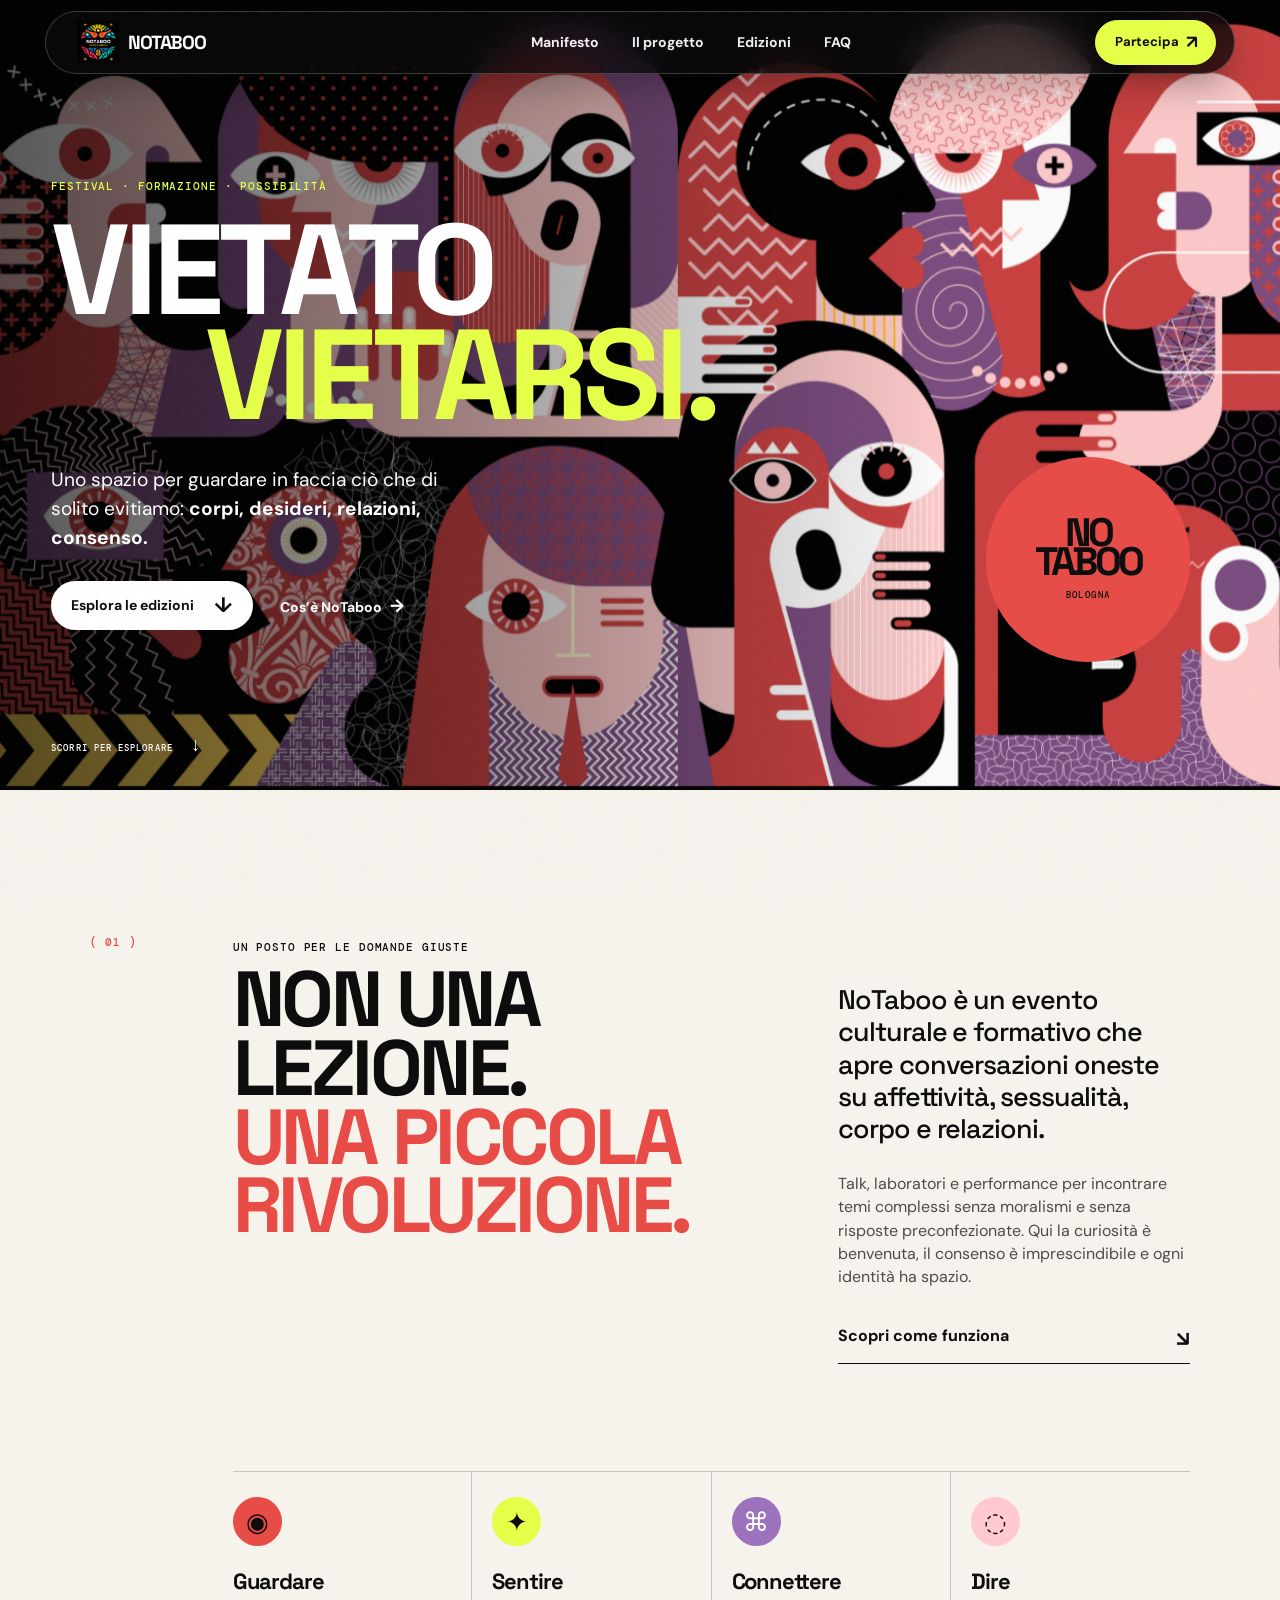
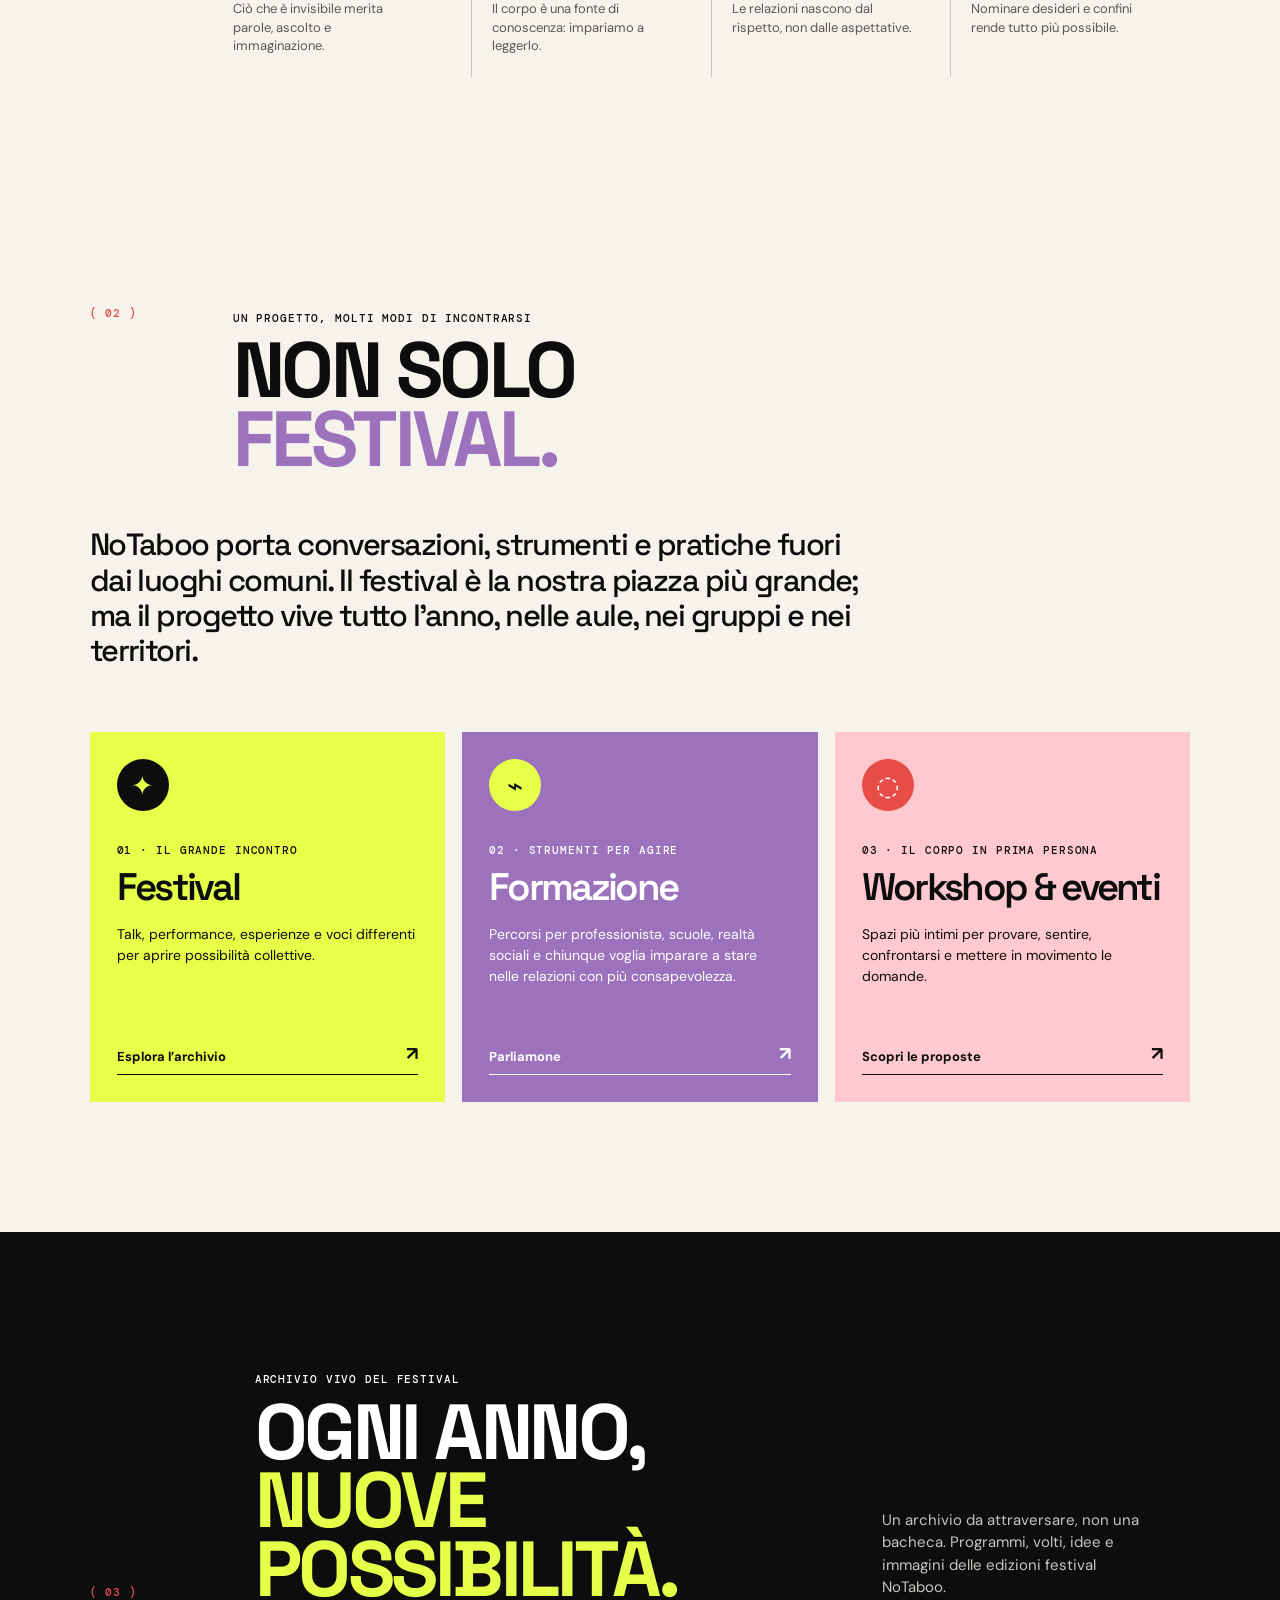
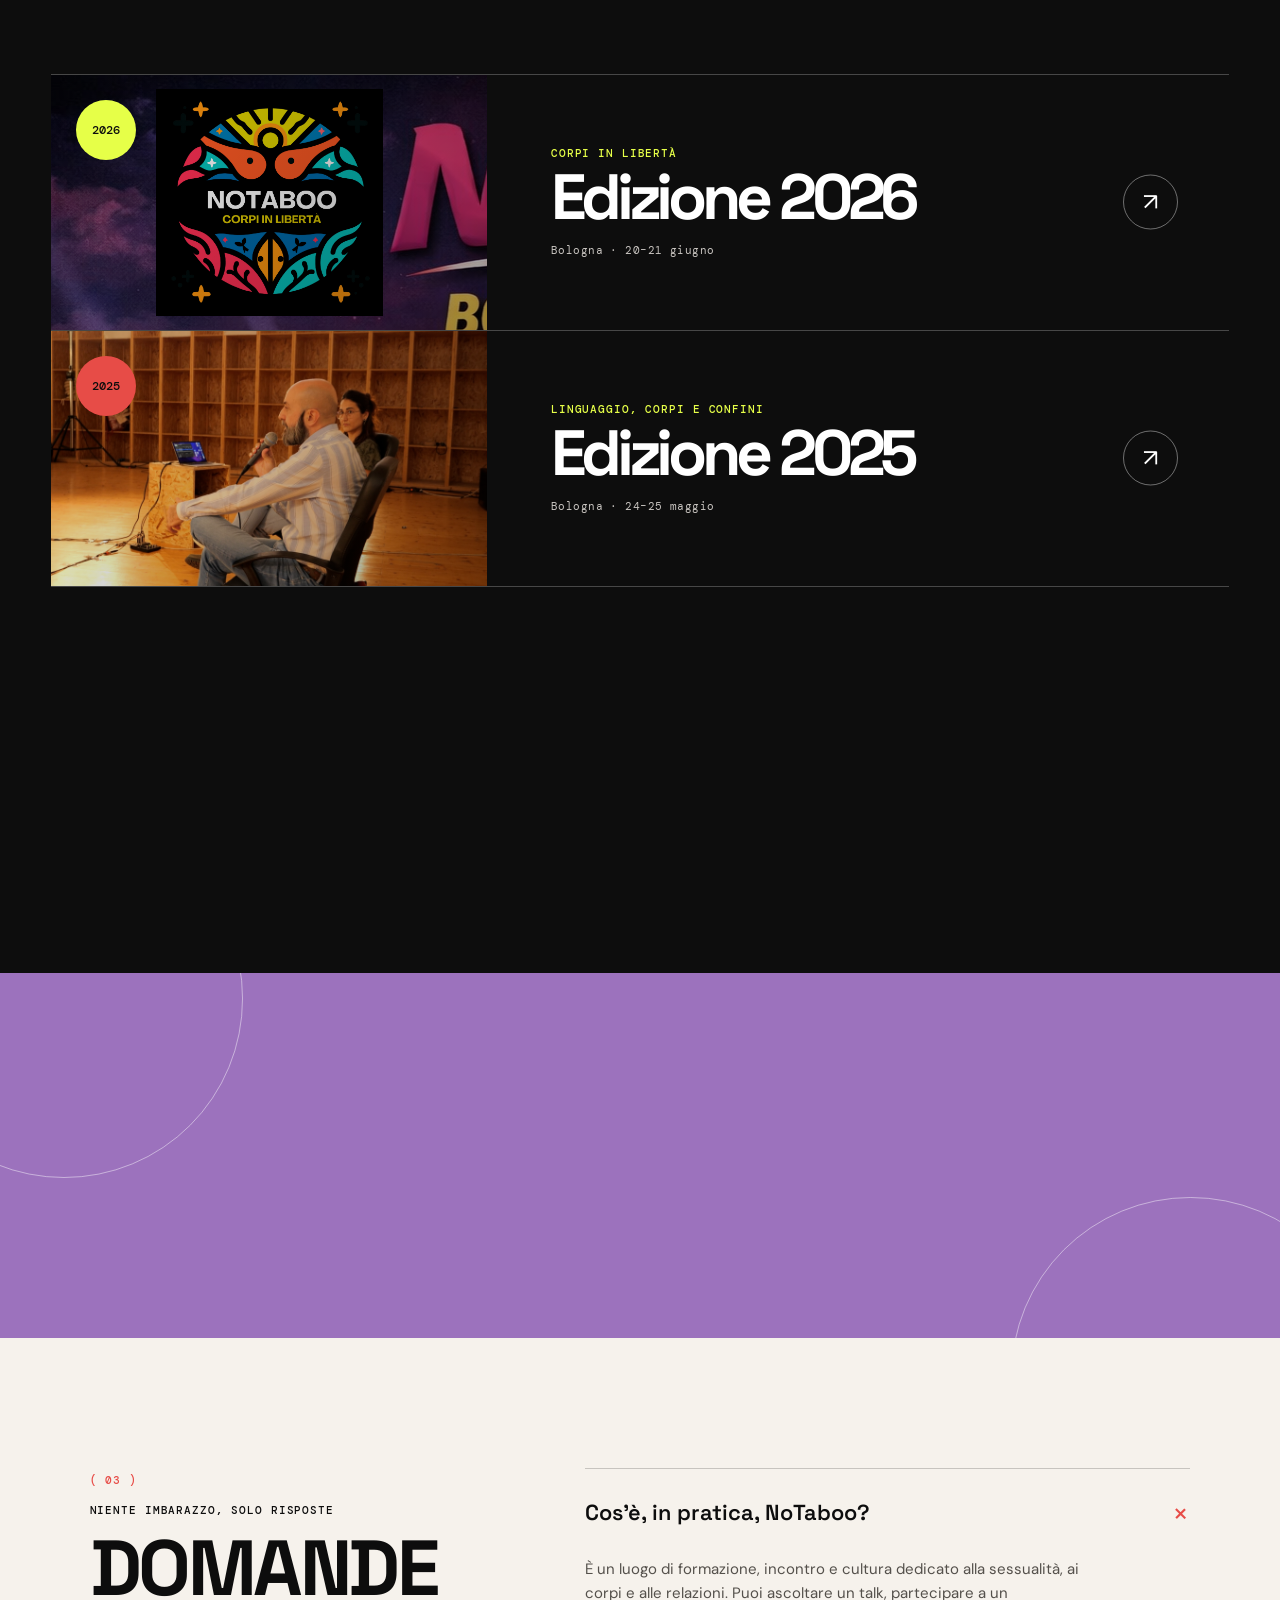
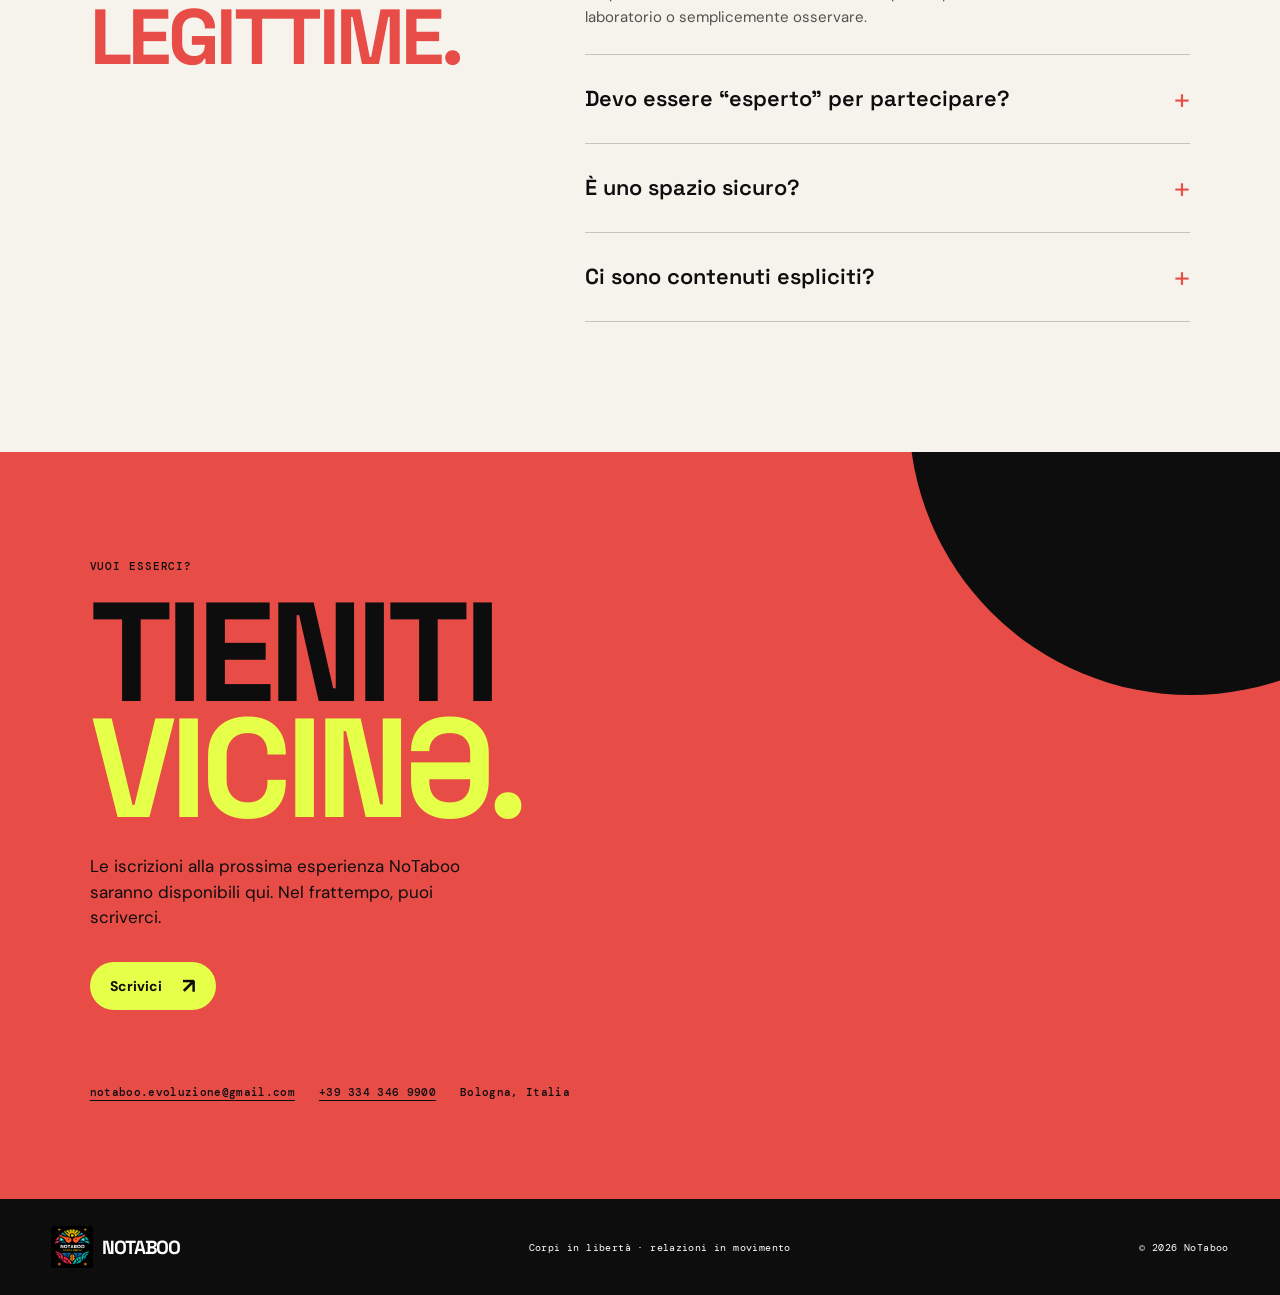
==== index.html @ 8b2dd587 "Rinnova design e micro-interazioni mantenendo stile e contenuti Header sempre visibile con stato att" ====
<!doctype html>
<html lang="it">
  <head>
    <meta charset="UTF-8" />
    <meta name="viewport" content="width=device-width, initial-scale=1.0" />
    <meta name="description" content="NoTaboo è un progetto di cultura, formazione ed eventi per parlare di corpi, desideri e relazioni senza tabù." />
    <link rel="canonical" href="https://notaboo.net/" />
    <meta property="og:type" content="website" />
    <meta property="og:locale" content="it_IT" />
    <meta property="og:site_name" content="NoTaboo" />
    <meta property="og:title" content="NoTaboo — Corpi in libertà" />
    <meta property="og:description" content="Un progetto di cultura, formazione ed eventi per parlare di corpi, desideri e relazioni senza tabù." />
    <meta property="og:url" content="https://notaboo.net/" />
    <meta property="og:updated_time" content="2026-06-28T17:30:00+02:00" />
    <meta property="og:image" content="https://notaboo.net/assets/social/notaboo-social-preview-20260628.jpg" />
    <meta property="og:image:url" content="https://notaboo.net/assets/social/notaboo-social-preview-20260628.jpg" />
    <meta property="og:image:secure_url" content="https://notaboo.net/assets/social/notaboo-social-preview-20260628.jpg" />
    <meta property="og:image:type" content="image/jpeg" />
    <meta property="og:image:width" content="1200" />
    <meta property="og:image:height" content="630" />
    <meta property="og:image:alt" content="Illustrazione pop e colorata di NoTaboo, Corpi in libertà" />
    <meta name="twitter:card" content="summary_large_image" />
    <meta name="twitter:title" content="NoTaboo — Corpi in libertà" />
    <meta name="twitter:description" content="Cultura, formazione ed eventi per parlare di corpi, desideri e relazioni senza tabù." />
    <meta name="twitter:url" content="https://notaboo.net/" />
    <meta name="twitter:image" content="https://notaboo.net/assets/social/notaboo-social-preview-20260628.jpg" />
    <meta name="twitter:image:alt" content="Illustrazione pop e colorata di NoTaboo, Corpi in libertà" />
    <title>NoTaboo — Corpi in libertà</title>
    <link rel="preconnect" href="https://fonts.googleapis.com" />
    <link rel="preconnect" href="https://fonts.gstatic.com" crossorigin />
    <link href="https://fonts.googleapis.com/css2?family=DM+Mono:wght@400;500&family=DM+Sans:opsz,wght@9..40,400;9..40,500;9..40,700&family=Space+Grotesk:wght@400;500;600;700&display=swap" rel="stylesheet" />
    <link rel="stylesheet" href="styles.css" />
    <link rel="stylesheet" href="project.css" />
    <link rel="stylesheet" href="home-editions.css?v=20260624" />
    <link rel="stylesheet" href="navigation.css" />
  </head>
  <body>
    <div class="grain" aria-hidden="true"></div>
    <header class="site-header">
      <a class="brand" href="index.html" aria-label="NoTaboo, home">
        <span class="brand-mark">N!</span><span>NOTABOO</span>
      </a>
      <nav class="desktop-nav" aria-label="Navigazione principale">
        <a href="#manifesto">Manifesto</a>
        <a href="#progetto">Il progetto</a>
        <a href="#edizioni">Edizioni</a>
        <a href="#domande">FAQ</a>
      </nav>
      <a class="nav-cta" href="#iscrizioni">Partecipa <span>↗</span></a>
      <button class="menu-button" aria-label="Apri il menu" aria-expanded="false"><i></i><i></i></button>
    </header>

    <nav class="mobile-menu" aria-label="Navigazione mobile">
      <a href="#manifesto">Manifesto</a><a href="#progetto">Il progetto</a><a href="#edizioni">Edizioni</a><a href="#domande">FAQ</a><a href="#iscrizioni">Partecipa ↗</a>
    </nav>

    <main>
      <section class="hero" aria-labelledby="hero-title">
        <div class="hero-art" aria-hidden="true"></div>
        <div class="hero-copy">
          <p class="eyebrow reveal">Festival · formazione · possibilità</p>
          <h1 id="hero-title" class="reveal"><span class="line">VIETATO</span><span class="line accent">VIETARSI.</span></h1>
          <p class="hero-intro reveal">Uno spazio per guardare in faccia ciò che di solito evitiamo: <strong>corpi, desideri, relazioni, consenso.</strong></p>
          <div class="hero-actions reveal"><a class="button button--light" href="#edizioni">Esplora le edizioni <span>↓</span></a><a class="text-link" href="#manifesto">Cos’è NoTaboo <span>→</span></a></div>
        </div>
        <div class="hero-stamp" aria-label="NoTaboo. Bologna."><span>NO</span><span>TABOO</span><small>BOLOGNA</small></div>
        <p class="scroll-cue">SCORRI PER ESPLORARE <span>↓</span></p>
      </section>

      <section id="manifesto" class="manifesto section-wrap" aria-labelledby="manifesto-title">
        <p class="section-number">( 01 )</p>
        <div class="manifesto-title"><p class="eyebrow">Un posto per le domande giuste</p><h2 id="manifesto-title">NON UNA LEZIONE.<br /><em>UNA PICCOLA RIVOLUZIONE.</em></h2></div>
        <div class="manifesto-body">
          <p class="large-copy">NoTaboo è un evento culturale e formativo che apre conversazioni oneste su affettività, sessualità, corpo e relazioni.</p>
          <p>Talk, laboratori e performance per incontrare temi complessi senza moralismi e senza risposte preconfezionate. Qui la curiosità è benvenuta, il consenso è imprescindibile e ogni identità ha spazio.</p>
          <a class="arrow-link" href="#domande">Scopri come funziona <span>↘</span></a>
        </div>
        <div class="values-grid" aria-label="I valori di NoTaboo">
          <article><span class="value-icon icon-eye">◉</span><h3>Guardare</h3><p>Ciò che è invisibile merita parole, ascolto e immaginazione.</p></article>
          <article><span class="value-icon icon-spark">✦</span><h3>Sentire</h3><p>Il corpo è una fonte di conoscenza: impariamo a leggerlo.</p></article>
          <article><span class="value-icon icon-link">⌘</span><h3>Connettere</h3><p>Le relazioni nascono dal rispetto, non dalle aspettative.</p></article>
          <article><span class="value-icon icon-voice">◌</span><h3>Dire</h3><p>Nominare desideri e confini rende tutto più possibile.</p></article>
        </div>
      </section>

      <section id="progetto" class="project section-wrap" aria-labelledby="progetto-title">
        <div class="project-heading"><p class="section-number">( 02 )</p><div><p class="eyebrow">Un progetto, molti modi di incontrarsi</p><h2 id="progetto-title">NON SOLO<br /><em>FESTIVAL.</em></h2></div></div>
        <p class="project-lede">NoTaboo porta conversazioni, strumenti e pratiche fuori dai luoghi comuni. Il festival è la nostra piazza più grande; ma il progetto vive tutto l’anno, nelle aule, nei gruppi e nei territori.</p>
        <div class="project-grid">
          <article class="project-card project-card--festival"><span class="project-icon">✦</span><p class="eyebrow">01 · Il grande incontro</p><h3>Festival</h3><p>Talk, performance, esperienze e voci differenti per aprire possibilità collettive.</p><a href="#edizioni">Esplora l’archivio <span>↗</span></a></article>
          <article class="project-card project-card--learning"><span class="project-icon">⌁</span><p class="eyebrow">02 · Strumenti per agire</p><h3>Formazione</h3><p>Percorsi per professionistə, scuole, realtà sociali e chiunque voglia imparare a stare nelle relazioni con più consapevolezza.</p><a href="mailto:notaboo.evoluzione@gmail.com?subject=Formazione%20NoTaboo">Parliamone <span>↗</span></a></article>
          <article class="project-card project-card--workshop"><span class="project-icon">◌</span><p class="eyebrow">03 · Il corpo in prima persona</p><h3>Workshop & eventi</h3><p>Spazi più intimi per provare, sentire, confrontarsi e mettere in movimento le domande.</p><a href="mailto:notaboo.evoluzione@gmail.com?subject=Workshop%20NoTaboo">Scopri le proposte <span>↗</span></a></article>
        </div>
      </section>

      <section id="edizioni" class="editions" aria-labelledby="edizioni-title">
        <div class="section-wrap editions-head"><p class="section-number">( 03 )</p><div><p class="eyebrow">Archivio vivo del festival</p><h2 id="edizioni-title">OGNI ANNO,<br /><em>NUOVE POSSIBILITÀ.</em></h2></div><p>Un archivio da attraversare, non una bacheca. Programmi, volti, idee e immagini delle edizioni festival NoTaboo.</p></div>
        <div class="edition-list">
          <a class="edition-card edition-card--2026" href="edizione-2026.html">
            <div class="edition-card__image image-2026">
              <img class="edition-archive-image edition-archive-image--logo" src="assets/brand/logo-notaboo.png" alt="Logo NoTaboo" />
              <span class="date-chip">2026</span>
            </div>
            <div class="edition-card__content"><p class="eyebrow">Corpi in libertà</p><h3>Edizione 2026</h3><p class="edition-meta">Bologna · 20–21 giugno</p><span class="card-arrow">↗</span></div>
          </a>
          <a class="edition-card edition-card--2025" href="edizione-2025.html">
            <div class="edition-card__image image-2025">
              <img class="edition-archive-image" src="assets/edizione-2025/oeas/NT067.jpg" alt="Un momento dell'edizione NoTaboo 2025" />
              <span class="date-chip">2025</span>
            </div>
            <div class="edition-card__content"><p class="eyebrow">Linguaggio, corpi e confini</p><h3>Edizione 2025</h3><p class="edition-meta">Bologna · 24–25 maggio</p><span class="card-arrow">↗</span></div>
          </a>
          <a class="edition-card edition-card--2024" href="edizione-2024.html">
            <div class="edition-card__image image-2024">
              <img class="edition-archive-image" src="assets/edizione-2024/copertina-evento.jpg" alt="Un momento dell'edizione NoTaboo 2024" />
              <span class="date-chip">2024</span>
            </div>
            <div class="edition-card__content"><p class="eyebrow">Corpi in libertà</p><h3>Edizione 2024</h3><p class="edition-meta">Bologna · 18–19 maggio</p><span class="card-arrow">↗</span></div>
          </a>
        </div>
      </section>

      <section class="quote-band"><p>“Il corpo non è un problema da risolvere.<br />È un luogo da <span>abitare.</span>”</p><span class="orb orb--one"></span><span class="orb orb--two"></span></section>

      <section id="domande" class="faq section-wrap" aria-labelledby="faq-title">
        <div><p class="section-number">( 03 )</p><p class="eyebrow">Niente imbarazzo, solo risposte</p><h2 id="faq-title">DOMANDE<br /><em>LEGITTIME.</em></h2></div>
        <div class="accordion">
          <details open><summary>Cos’è, in pratica, NoTaboo?<span>+</span></summary><p>È un luogo di formazione, incontro e cultura dedicato alla sessualità, ai corpi e alle relazioni. Puoi ascoltare un talk, partecipare a un laboratorio o semplicemente osservare.</p></details>
          <details><summary>Devo essere “esperto” per partecipare?<span>+</span></summary><p>No. NoTaboo è fatto anche per chi inizia ora a porsi domande. I contenuti sono accompagnati, accessibili e non danno nulla per scontato.</p></details>
          <details><summary>È uno spazio sicuro?<span>+</span></summary><p>Sì. Consenso, ascolto e rispetto dei limiti sono le coordinate di tutte le attività. Nessuna esperienza è obbligatoria e ciascunə sceglie sempre come partecipare.</p></details>
          <details><summary>Ci sono contenuti espliciti?<span>+</span></summary><p>Le proposte hanno finalità culturali, artistiche ed educative. Corpo e desiderio sono linguaggi da esplorare con cura, non spettacolo da consumare.</p></details>
        </div>
      </section>

      <section id="iscrizioni" class="contact-band">
        <div class="section-wrap contact-content"><p class="eyebrow">Vuoi esserci?</p><h2>TIENITI<br /><span>VICINƏ.</span></h2><p>Le iscrizioni alla prossima esperienza NoTaboo saranno disponibili qui. Nel frattempo, puoi scriverci.</p><a class="button button--acid" href="mailto:notaboo.evoluzione@gmail.com">Scrivici <span>↗</span></a><div class="contact-details"><a href="mailto:notaboo.evoluzione@gmail.com">notaboo.evoluzione@gmail.com</a><a href="tel:+393343469900">+39 334 346 9900</a><span>Bologna, Italia</span></div></div>
      </section>
    </main>
    <footer class="site-footer"><a class="brand" href="index.html"><span class="brand-mark">N!</span><span>NOTABOO</span></a><p>Corpi in libertà · relazioni in movimento</p><p>© <span id="year"></span> NoTaboo</p></footer>
    <script src="app.js"></script>
  </body>
</html>
---- styles.css ----
:root{--ink:#0d0d0d;--paper:#f6f2ec;--coral:#e74c47;--lilac:#9c72bd;--acid:#e6ff48;--pink:#ffc9cf;--line:rgba(13,13,13,.2);--space:"Space Grotesk",sans-serif;--sans:"DM Sans",sans-serif;--mono:"DM Mono",monospace}*{box-sizing:border-box}html{scroll-behavior:smooth;scroll-padding-top:96px}body{margin:0;background:var(--paper);color:var(--ink);font-family:var(--sans);font-size:16px;line-height:1.45}a{color:inherit;text-decoration:none}.reveal{opacity:0;transform:translateY(26px);transition:opacity .7s cubic-bezier(.16,.84,.44,1) var(--reveal-delay,0ms),transform .7s cubic-bezier(.16,.84,.44,1) var(--reveal-delay,0ms)}.reveal.is-visible{opacity:1;transform:translateY(0)}@media(prefers-reduced-motion:reduce){.reveal{transition:none;opacity:1;transform:none}.hero-art,.orb--one,.orb--two,.hero-stamp{animation:none}}.grain{background-image:url("data:image/svg+xml,%3Csvg viewBox='0 0 180 180' xmlns='http://www.w3.org/2000/svg'%3E%3Cfilter id='n'%3E%3CfeTurbulence type='fractalNoise' baseFrequency='.8' numOctaves='3' stitchTiles='stitch'/%3E%3C/filter%3E%3Crect width='100%25' height='100%25' filter='url(%23n)' opacity='.3'/%3E%3C/svg%3E");pointer-events:none;opacity:.08;position:fixed;inset:0;z-index:20}.site-header{align-items:center;display:flex;height:80px;justify-content:space-between;left:0;padding:0 4vw;position:fixed;right:0;top:0;z-index:10;color:#fff}.brand{align-items:center;display:inline-flex;font:700 19px/1 var(--space);letter-spacing:-.06em;gap:7px}.brand-mark{align-items:center;background:var(--acid);border-radius:50%;color:var(--ink);display:inline-flex;font:700 13px/1 var(--mono);height:29px;justify-content:center;letter-spacing:-.1em;width:29px}.desktop-nav{display:flex;gap:31px;font-size:14px}.desktop-nav a,.text-link{position:relative}.desktop-nav a:after,.text-link:after{background:currentColor;bottom:-4px;content:"";height:1px;left:0;position:absolute;transform:scaleX(0);transform-origin:right;transition:transform .3s;width:100%}.desktop-nav a:hover:after,.text-link:hover:after{transform:scaleX(1);transform-origin:left}.nav-cta{border:1px solid rgba(255,255,255,.55);border-radius:99px;font-weight:700;padding:10px 16px;font-size:13px}.nav-cta span{font-size:17px;margin-left:5px}.menu-button,.mobile-menu{display:none}.menu-button i{transition:transform .28s ease,opacity .28s ease}.hero{background:#070707;color:white;isolation:isolate;min-height:790px;overflow:hidden;position:relative}.hero:after{background:linear-gradient(90deg,rgba(0,0,0,.65) 0%,rgba(0,0,0,.3) 44%,transparent 73%);content:"";inset:0;position:absolute;z-index:-1}.hero-art{background-image:url("Edizione%202026/Grafica/Sito/header%20immagine.png");background-position:74% 52%;background-repeat:no-repeat;background-size:cover;inset:0;opacity:.98;position:absolute;z-index:-2;animation:art-breathe 12s ease-in-out infinite alternate}.hero-copy{max-width:720px;padding:180px 4vw 120px;position:relative}.eyebrow{font:500 11px/1.2 var(--mono);letter-spacing:.08em;text-transform:uppercase}.hero .eyebrow{color:var(--acid);margin:0 0 25px}.hero h1,.section-wrap h2,.contact-band h2{font:700 clamp(4.3rem,10vw,9.2rem)/.82 var(--space);letter-spacing:-.09em;margin:0;text-transform:uppercase}.hero h1 .line{display:block}.hero h1 .accent{color:var(--acid);margin-left:12vw}.hero-intro{font-size:clamp(1rem,1.5vw,1.28rem);line-height:1.5;max-width:420px;margin:38px 0 29px}.hero-actions{align-items:center;display:flex;gap:27px}.button{align-items:center;border-radius:99px;display:inline-flex;font-size:14px;font-weight:700;gap:20px;justify-content:space-between;padding:14px 20px;transition:transform .25s,background .25s}.button span{font-size:21px;line-height:.7;transition:transform .3s cubic-bezier(.16,.84,.44,1)}.button:hover{transform:translateY(-3px)}.button:hover span{transform:translate(3px,-2px)}.button--light{background:white;color:var(--ink)}.text-link{font-weight:700;font-size:14px}.text-link span{font-size:18px;margin-left:5px;transition:transform .3s cubic-bezier(.16,.84,.44,1);display:inline-block}.text-link:hover span{transform:translateX(3px)}.hero-stamp{align-items:center;animation:stamp-breathe 7s ease-in-out infinite;background:var(--coral);border-radius:50%;bottom:10vw;color:var(--ink);display:flex;flex-direction:column;font:700 clamp(1.6rem,3.1vw,3.5rem)/.73 var(--space);height:clamp(120px,16vw,220px);justify-content:center;letter-spacing:-.1em;position:absolute;right:7vw;width:clamp(120px,16vw,220px);z-index:2}@keyframes stamp-breathe{0%,100%{transform:rotate(10deg) scale(1)}50%{transform:rotate(13.5deg) scale(1.035)}}.hero-stamp small{font:500 9px var(--mono);letter-spacing:.15em;margin-top:12px}.scroll-cue{bottom:33px;font:500 9px var(--mono);left:4vw;letter-spacing:.12em;margin:0;position:absolute;z-index:2}.scroll-cue span{font-size:19px;margin-left:11px}.section-wrap{margin:auto;max-width:1440px;padding-left:7vw;padding-right:7vw}.manifesto{padding-bottom:120px;padding-top:140px;position:relative;display:grid;grid-template-columns:10% 52% 32%;gap:3%}.section-number{color:var(--coral);font:500 11px var(--mono);letter-spacing:.08em;margin:5px 0}.manifesto h2,.editions h2,.faq h2{font-size:clamp(3rem,6.1vw,6.4rem);line-height:.88}.section-wrap h2 em{color:var(--coral);font-style:normal}.manifesto-body{padding-top:54px}.large-copy{font:500 clamp(1.35rem,2.1vw,2rem)/1.2 var(--space);letter-spacing:-.04em;margin:0 0 27px}.manifesto-body p:not(.large-copy){color:#4f4c48;max-width:390px}.arrow-link{border-bottom:1px solid var(--ink);display:inline-flex;font-weight:700;justify-content:space-between;margin-top:20px;padding-bottom:8px;width:100%}.arrow-link span{font-size:21px;transition:transform .3s cubic-bezier(.16,.84,.44,1)}.arrow-link:hover span{transform:translate(4px,4px)}.values-grid{border-top:1px solid var(--line);display:grid;grid-column:2 / 4;grid-template-columns:repeat(4,1fr);margin-top:86px}.values-grid article{border-right:1px solid var(--line);min-height:205px;padding:25px 20px 15px}.values-grid article:first-child{padding-left:0}.values-grid article:last-child{border:0}.value-icon{align-items:center;background:var(--coral);border-radius:50%;display:flex;font:500 26px var(--space);height:49px;justify-content:center;transition:transform .35s cubic-bezier(.16,.84,.44,1);width:49px}.values-grid article:hover .value-icon{transform:rotate(14deg) scale(1.1)}.icon-spark{background:var(--acid)}.icon-link{background:var(--lilac);color:white}.icon-voice{background:var(--pink)}.values-grid h3{font:700 22px var(--space);letter-spacing:-.05em;margin:21px 0 5px}.values-grid p{color:#5c5853;font-size:13px;line-height:1.4;margin:0;max-width:180px}.editions{background:var(--ink);color:white;padding:130px 0}.editions-head{display:grid;grid-template-columns:10% 52% 28%;gap:5%;align-items:end;margin-bottom:70px}.editions-head h2 em{color:var(--acid)}.editions-head>p:last-child{color:#c9c5c1;font-size:15px;line-height:1.5;margin-bottom:5px;max-width:270px}.edition-list{border-top:1px solid rgba(255,255,255,.24);margin:0 4vw}.edition-card{align-items:stretch;border-bottom:1px solid rgba(255,255,255,.24);display:grid;grid-template-columns:37% 63%;min-height:255px;position:relative;transition:background .35s}.edition-card:hover{background:#191919}.edition-card__image{min-height:255px;overflow:hidden;position:relative}.edition-card__image:after{background:linear-gradient(120deg,rgba(0,0,0,.05),rgba(0,0,0,.38));content:"";inset:0;position:absolute}.image-2026{background:url("Edizione%202026/Grafica/Sito/copertina%20programma.png") center/cover}.image-2025{background:url("Foto%20NOTABOO/Ridimensionate/notaboo%20016.JPG") center/cover}.image-2024{background:url("Foto%20NOTABOO/Ridimensionate/Ragazzi%20STAGE.jpeg") center/cover}.date-chip{background:var(--acid);border-radius:50%;color:var(--ink);font:500 12px var(--mono);height:60px;left:25px;position:absolute;top:25px;display:flex;align-items:center;justify-content:center;width:60px;z-index:1}.edition-card--2025 .date-chip{background:var(--coral)}.edition-card--2024 .date-chip{background:var(--pink)}.edition-card__content{align-self:stretch;display:flex;flex-direction:column;justify-content:center;padding:30px 9vw 30px 5vw;position:relative}.edition-card__content .eyebrow{color:var(--acid);margin:0 0 11px}.edition-card h3{font:700 clamp(2.7rem,5vw,5.8rem)/.84 var(--space);letter-spacing:-.08em;margin:0}.edition-meta{color:#c9c5c1;font:400 11px var(--mono);letter-spacing:.04em;margin:18px 0 0}.card-arrow{align-items:center;border:1px solid rgba(255,255,255,.4);border-radius:50%;display:flex;font-size:24px;height:55px;justify-content:center;position:absolute;right:4vw;top:50%;transform:translateY(-50%);transition:all .25s;width:55px}.edition-card:hover .card-arrow{background:var(--acid);border-color:var(--acid);color:var(--ink);transform:translateY(-50%) rotate(45deg)}.quote-band{background:var(--lilac);color:#fff;overflow:hidden;padding:115px 5vw;position:relative;text-align:center}.quote-band p{font:500 clamp(2.4rem,5.4vw,6rem)/.98 var(--space);letter-spacing:-.07em;margin:0;position:relative;z-index:1}.quote-band p span{color:var(--acid)}.orb{border:1px solid rgba(255,255,255,.45);border-radius:50%;height:28vw;position:absolute;width:28vw}.orb--one{animation:orb-float 14s ease-in-out infinite;left:-9vw;top:-12vw}.orb--two{animation:orb-float 18s ease-in-out infinite reverse;bottom:-17vw;right:-7vw}@keyframes orb-float{0%,100%{transform:translate(0,0) scale(1)}50%{transform:translate(1.4vw,1.8vw) scale(1.04)}}.faq{display:grid;gap:10%;grid-template-columns:35% 55%;padding-bottom:130px;padding-top:130px}.faq .eyebrow{margin:17px 0}.accordion{border-top:1px solid var(--line)}details{border-bottom:1px solid var(--line);padding:0}summary{align-items:center;cursor:pointer;display:flex;font:600 clamp(1.2rem,1.7vw,1.6rem)/1.2 var(--space);gap:20px;justify-content:space-between;list-style:none;padding:25px 0}summary::-webkit-details-marker{display:none}summary span{color:var(--coral);font:400 29px var(--sans);transition:transform .2s}details[open] summary span{transform:rotate(45deg)}details p{color:#54504b;font-size:15px;line-height:1.6;margin:0;max-width:550px;padding:0 50px 25px 0;animation:faq-fade .45s cubic-bezier(.16,.84,.44,1)}summary{transition:color .25s ease}details:hover summary,summary:focus-visible{color:var(--coral)}@keyframes faq-fade{from{opacity:0;transform:translateY(-8px)}to{opacity:1;transform:translateY(0)}}.contact-band{background:var(--coral);overflow:hidden;position:relative}.contact-band:after{background:var(--ink);border-radius:50%;content:"";height:44vw;position:absolute;right:-15vw;top:-25vw;width:44vw}.contact-content{color:var(--ink);padding-bottom:100px;padding-top:108px;position:relative;z-index:1}.contact-content .eyebrow{margin:0 0 22px}.contact-content h2{font-size:clamp(5rem,11vw,11rem)}.contact-content h2 span{color:var(--acid)}.contact-content>p:not(.eyebrow){font-size:17px;line-height:1.5;max-width:410px;margin:28px 0}.button--acid{background:var(--acid);margin-top:3px}.contact-details{display:flex;gap:24px;margin-top:75px;font:500 11px var(--mono);letter-spacing:.03em}.contact-details a{text-decoration:underline;text-underline-offset:4px}.site-footer{align-items:center;background:var(--ink);color:white;display:flex;justify-content:space-between;padding:27px 4vw}.site-footer p{font:400 10px var(--mono);letter-spacing:.04em;margin:0}.site-footer .brand-mark{background:var(--coral)}@keyframes art-breathe{to{transform:scale(1.035)}}@media(max-width:760px){.site-header{height:69px;padding:0 23px}.desktop-nav,.nav-cta{display:none}.menu-button{background:transparent;border:0;display:flex;flex-direction:column;gap:6px;padding:8px}.menu-button i{background:white;display:block;height:2px;width:23px}.menu-button[aria-expanded="true"] i:first-child{transform:translateY(4px) rotate(45deg)}.menu-button[aria-expanded="true"] i:last-child{transform:translateY(-4px) rotate(-45deg)}.mobile-menu{background:var(--ink);color:white;display:flex;flex-direction:column;gap:23px;left:0;opacity:0;padding:30px 24px;pointer-events:none;position:fixed;right:0;top:68px;transform:translateY(-14px);transition:opacity .32s cubic-bezier(.16,.84,.44,1),transform .32s cubic-bezier(.16,.84,.44,1),visibility .32s;visibility:hidden;z-index:9}.mobile-menu.is-open{opacity:1;pointer-events:auto;transform:translateY(0);visibility:visible}.mobile-menu a{font:600 26px var(--space);letter-spacing:-.05em}.hero{min-height:710px}.hero:after{background:linear-gradient(0deg,rgba(0,0,0,.75),rgba(0,0,0,.05))}.hero-art{background-position:65% 50%;opacity:.88}.hero-copy{padding:145px 23px 105px}.hero h1{font-size:clamp(4.1rem,17vw,6.5rem)}.hero h1 .accent{margin-left:10vw}.hero-intro{font-size:16px;margin-top:30px;max-width:330px}.hero-actions{align-items:flex-start;flex-direction:column;gap:22px}.hero-stamp{bottom:50px;right:24px}.scroll-cue{display:none}.section-wrap{padding-left:23px;padding-right:23px}.manifesto{display:block;padding-bottom:70px;padding-top:82px}.section-number{margin-bottom:32px}.manifesto h2,.editions h2,.faq h2{font-size:clamp(3.1rem,14vw,4.4rem)}.manifesto-body{padding-top:36px}.values-grid{display:grid;grid-template-columns:repeat(2,1fr);margin-top:55px}.values-grid article{min-height:189px;padding:22px 15px}.values-grid article:nth-child(2){border-right:0}.values-grid article:nth-child(3){padding-left:0}.values-grid article:first-child{padding-left:0}.values-grid h3{font-size:20px}.editions{padding:82px 0}.editions-head{display:block;margin-bottom:43px}.editions-head .section-number{margin-bottom:28px}.editions-head>p:last-child{margin:27px 0 0}.edition-list{margin:0 23px}.edition-card{display:block;min-height:0}.edition-card__image{min-height:195px}.edition-card__content{min-height:185px;padding:25px 19px}.edition-card h3{font-size:clamp(2.9rem,14vw,4rem)}.card-arrow{bottom:24px;right:18px;top:auto;transform:none}.edition-card:hover .card-arrow{transform:rotate(45deg)}.quote-band{padding:80px 23px}.faq{display:block;padding-bottom:80px;padding-top:80px}.faq .eyebrow{margin-top:12px}.accordion{margin-top:42px}summary{font-size:20px;padding:22px 0}details p{padding-right:0}.contact-content{padding-bottom:75px;padding-top:75px}.contact-content h2{font-size:clamp(4.7rem,21vw,6.4rem)}.contact-details{flex-direction:column;gap:10px;margin-top:57px}.contact-band:after{height:100vw;right:-49vw;top:-16vw;width:100vw}.site-footer{align-items:flex-start;flex-direction:column;gap:17px;padding:25px 23px}.site-footer p:nth-of-type(1){display:none}}
---- project.css ----
.project{padding-bottom:130px;padding-top:125px}.project-heading{display:grid;gap:3%;grid-template-columns:10% 87%;margin-bottom:54px}.project h2{font-size:clamp(3rem,6.1vw,6.4rem);line-height:.88}.project h2 em{color:var(--lilac);font-style:normal}.project-lede{font:500 clamp(1.4rem,2.4vw,2.25rem)/1.15 var(--space);letter-spacing:-.05em;margin:0 0 64px;max-width:780px}.project-grid{display:grid;gap:17px;grid-template-columns:repeat(3,1fr)}.project-card{display:flex;flex-direction:column;min-height:370px;padding:27px;position:relative;transition:transform .35s cubic-bezier(.16,.84,.44,1),box-shadow .35s ease}.project-card:hover{box-shadow:0 22px 40px rgba(13,13,13,.16);transform:translateY(-6px)}.project-card--festival{background:var(--acid)}.project-card--learning{background:var(--lilac);color:white}.project-card--workshop{background:var(--pink)}.project-icon{align-items:center;background:var(--ink);border-radius:50%;color:var(--acid);display:flex;font:500 27px var(--space);height:52px;justify-content:center;transition:transform .4s cubic-bezier(.16,.84,.44,1);width:52px}.project-card:hover .project-icon{transform:rotate(-12deg) scale(1.08)}.project-card--learning .project-icon{background:var(--acid);color:var(--ink)}.project-card--workshop .project-icon{background:var(--coral);color:white}.project-card .eyebrow{margin:33px 0 12px}.project-card h3{font:600 clamp(2.2rem,3vw,3.5rem)/.9 var(--space);letter-spacing:-.07em;margin:0}.project-card>p:not(.eyebrow){font-size:14px;line-height:1.5;margin:20px 0;max-width:300px}.project-card a{border-bottom:1px solid currentColor;font-size:13px;font-weight:700;margin-top:auto;padding-bottom:8px}.project-card a span{float:right;font-size:19px;line-height:.6;transition:transform .3s cubic-bezier(.16,.84,.44,1)}.project-card a:hover span{transform:translate(3px,-3px)}@media(max-width:760px){.project{padding-bottom:78px;padding-top:79px}.project-heading{display:block;margin-bottom:38px}.project-heading .section-number{margin-bottom:29px}.project h2{font-size:clamp(3.1rem,14vw,4.4rem)}.project-lede{font-size:1.45rem;margin-bottom:38px}.project-grid{grid-template-columns:1fr}.project-card{min-height:310px}}
---- home-editions.css ----
/* Immagini d'archivio della sezione edizioni: il 2026 resta volutamente grafico. */
.edition-card__image .edition-archive-image {
  display: block;
  height: 100%;
  inset: 0;
  object-fit: cover;
  position: absolute;
  transition: transform .6s cubic-bezier(.16,.84,.44,1);
  width: 100%;
}

.edition-card:hover .edition-archive-image {
  transform: scale(1.06);
}

.edition-card:hover .edition-archive-image--logo {
  transform: scale(1.08);
}

.image-2026 {
  background: #101010;
}

.edition-card__image .edition-archive-image--logo {
  object-fit: contain;
  padding: 14px 20%;
}

.image-2025,
.image-2024 {
  background: #111;
}
---- navigation.css ----
/* Navigazione principale: leggibile sopra alle immagini, con una CTA riconoscibile. */
.site-header {
  height: auto;
  isolation: isolate;
  padding: 20px 5vw;
}

.site-header::after {
  background: rgba(9, 9, 11, .78);
  border: 1px solid rgba(255, 255, 255, .2);
  border-radius: 999px;
  box-shadow: 0 14px 34px rgba(0, 0, 0, .24);
  content: "";
  inset: 11px 3.5vw;
  position: absolute;
  z-index: -1;
  -webkit-backdrop-filter: blur(18px) saturate(130%);
  backdrop-filter: blur(18px) saturate(130%);
  transition: background .3s ease, box-shadow .3s ease, inset .3s ease;
}

.site-header.is-scrolled::after {
  background: rgba(9, 9, 11, .92);
  box-shadow: 0 16px 36px rgba(0, 0, 0, .34);
  inset: 8px 3.5vw;
}

.edition-header.is-scrolled::after {
  background: rgba(246, 242, 236, .94);
  box-shadow: 0 14px 30px rgba(13, 13, 13, .12);
}

.site-header .brand {
  padding-left: 13px;
}

.site-header .brand-mark {
  box-shadow: 0 0 0 4px rgba(230, 255, 72, .14);
}

.desktop-nav {
  align-items: center;
  gap: 5px;
  margin-left: 8vw;
}

.desktop-nav a {
  border-radius: 999px;
  color: rgba(255, 255, 255, .94);
  font-weight: 700;
  padding: 10px 14px;
  transition: background .22s ease, color .22s ease, transform .22s ease;
}

.desktop-nav a::after { display: none; }

.desktop-nav a:hover {
  background: rgba(255, 255, 255, .14);
  color: var(--acid);
  transform: translateY(-1px);
}

.nav-cta {
  align-items: center;
  background: var(--acid);
  border: 1px solid var(--acid);
  box-shadow: 0 7px 18px rgba(0, 0, 0, .22);
  color: var(--ink);
  display: inline-flex;
  gap: 7px;
  padding: 12px 17px 12px 19px;
  transition: background .22s ease, border-color .22s ease, transform .22s ease;
}

.nav-cta:hover {
  background: var(--coral);
  border-color: var(--coral);
  transform: translateY(-2px) rotate(-1deg);
}

.nav-cta span {
  font-size: 18px;
  line-height: 1;
  margin: 0;
}

/* Le pagine archivio restano chiare, ma ordinate nello stesso sistema. */
.edition-header::after {
  background: rgba(246, 242, 236, .86);
  border-color: rgba(13, 13, 13, .14);
  box-shadow: 0 10px 25px rgba(13, 13, 13, .08);
}

.edition-header .brand { color: var(--ink); }

.edition-header .back-link {
  background: rgba(13, 13, 13, .06);
  border: 0;
  border-radius: 999px;
  padding: 10px 14px;
  transition: background .2s ease, transform .2s ease;
}

.edition-header .back-link:hover {
  background: var(--pink);
  transform: translateY(-1px);
}

.edition-header .nav-cta {
  border-color: var(--ink);
}

@media (max-width: 760px) {
  .site-header {
    height: 69px;
    padding: 10px 23px;
  }

  .site-header::after {
    border-radius: 18px;
    inset: 6px 14px;
  }

  .site-header .brand { padding-left: 6px; }

  .menu-button { z-index: 1; }

  .edition-header::after { display: none; }
}
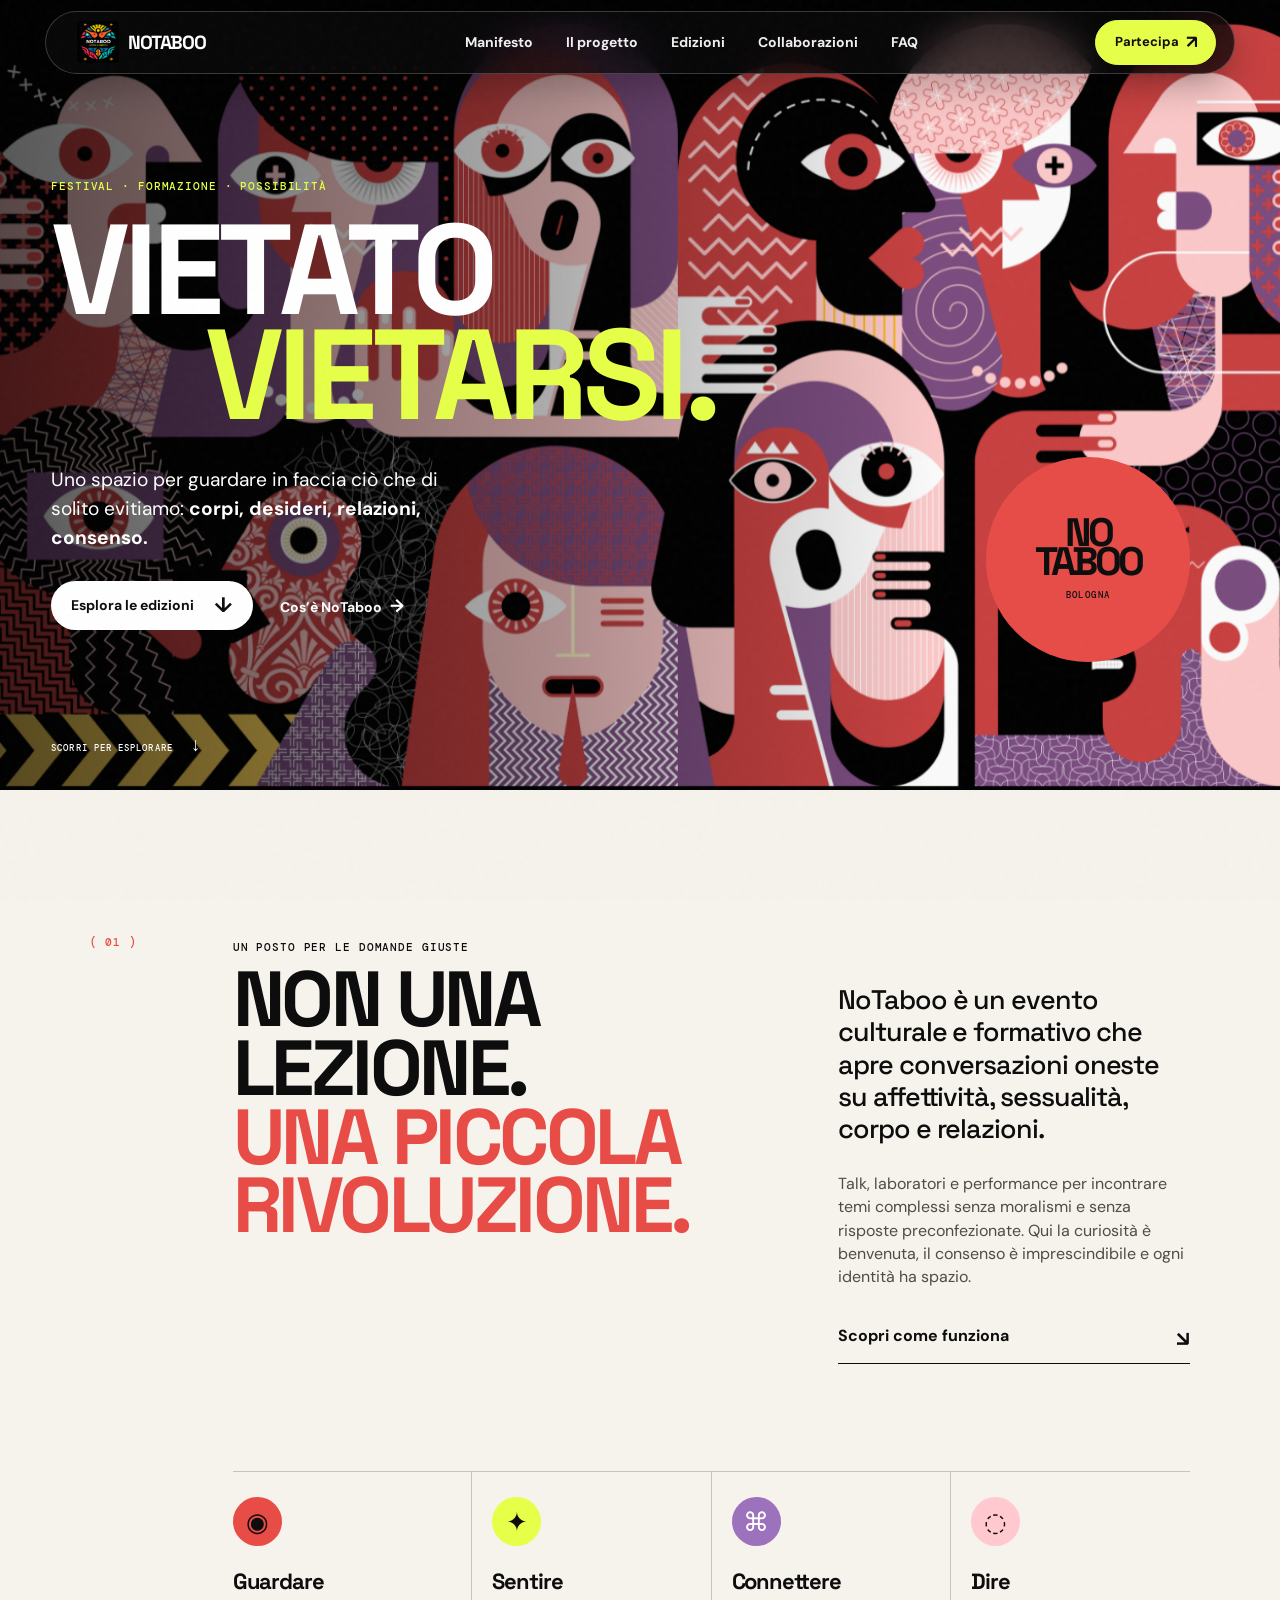
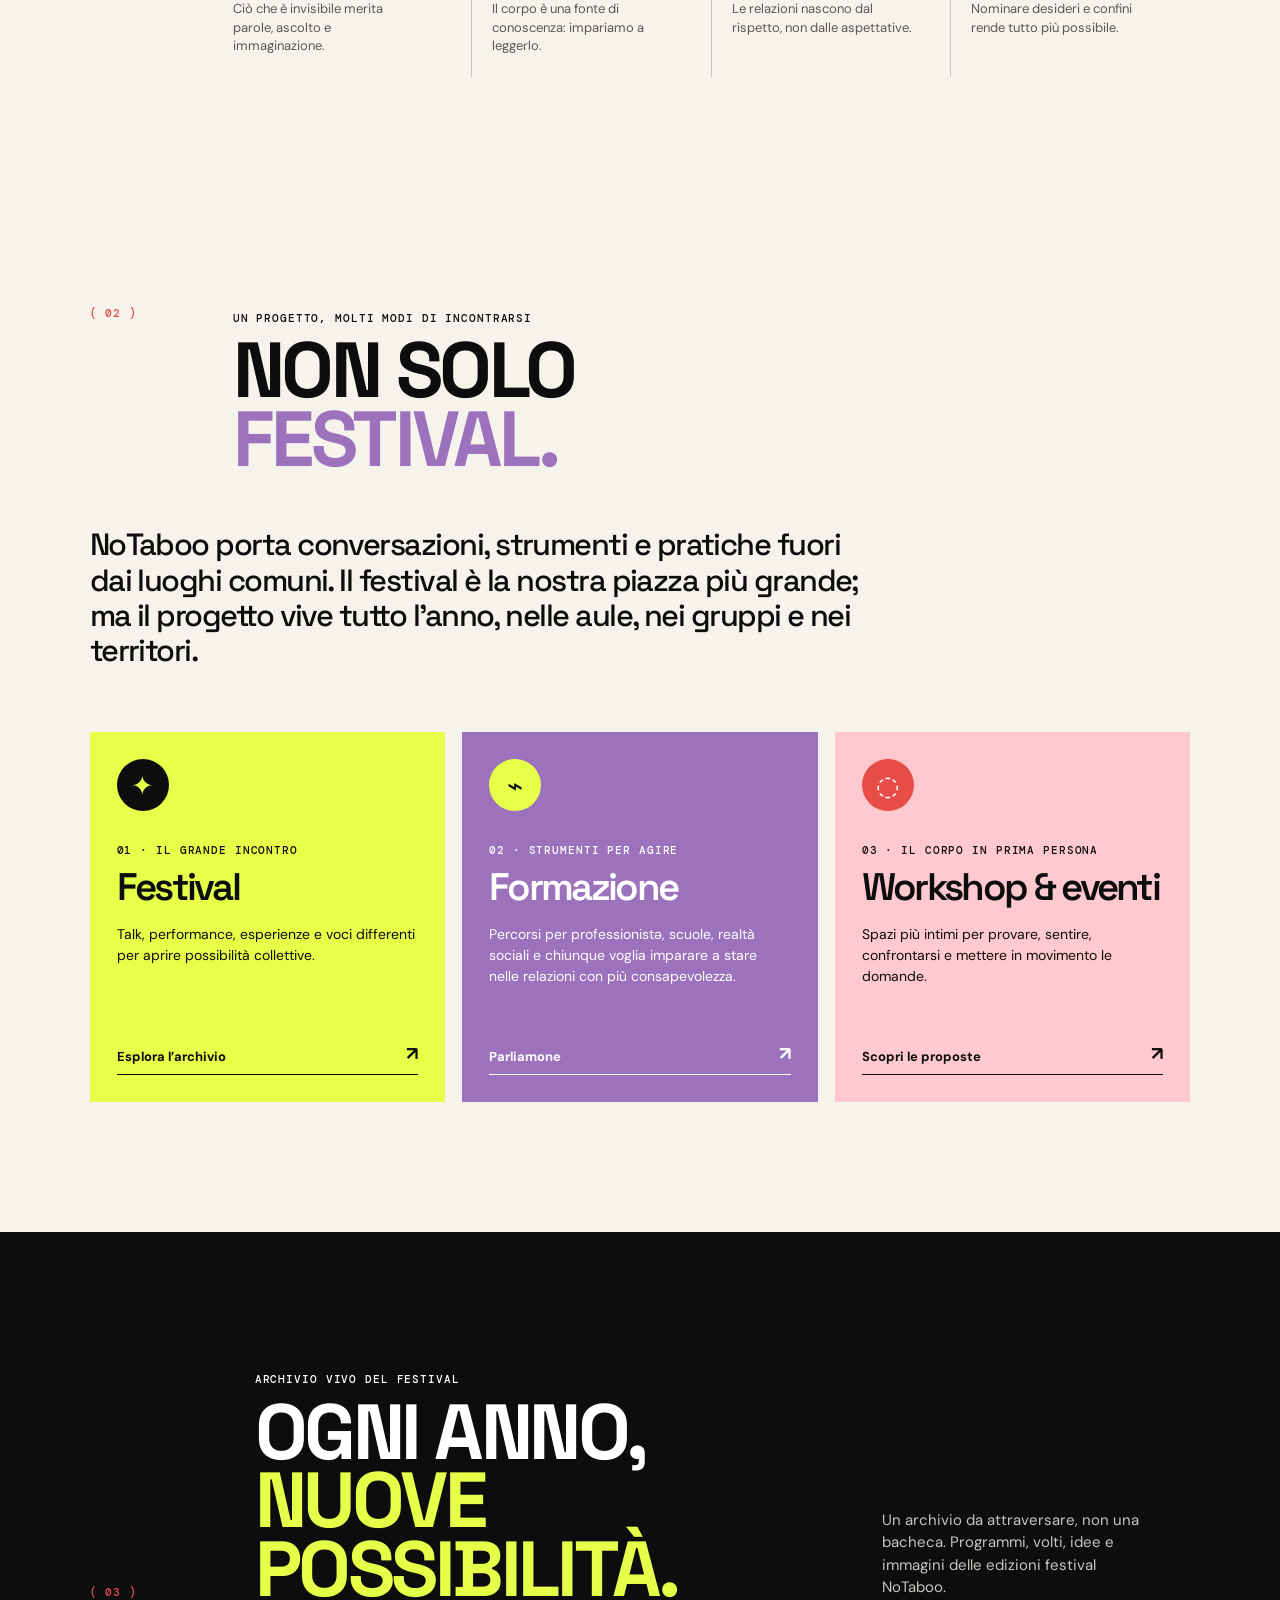
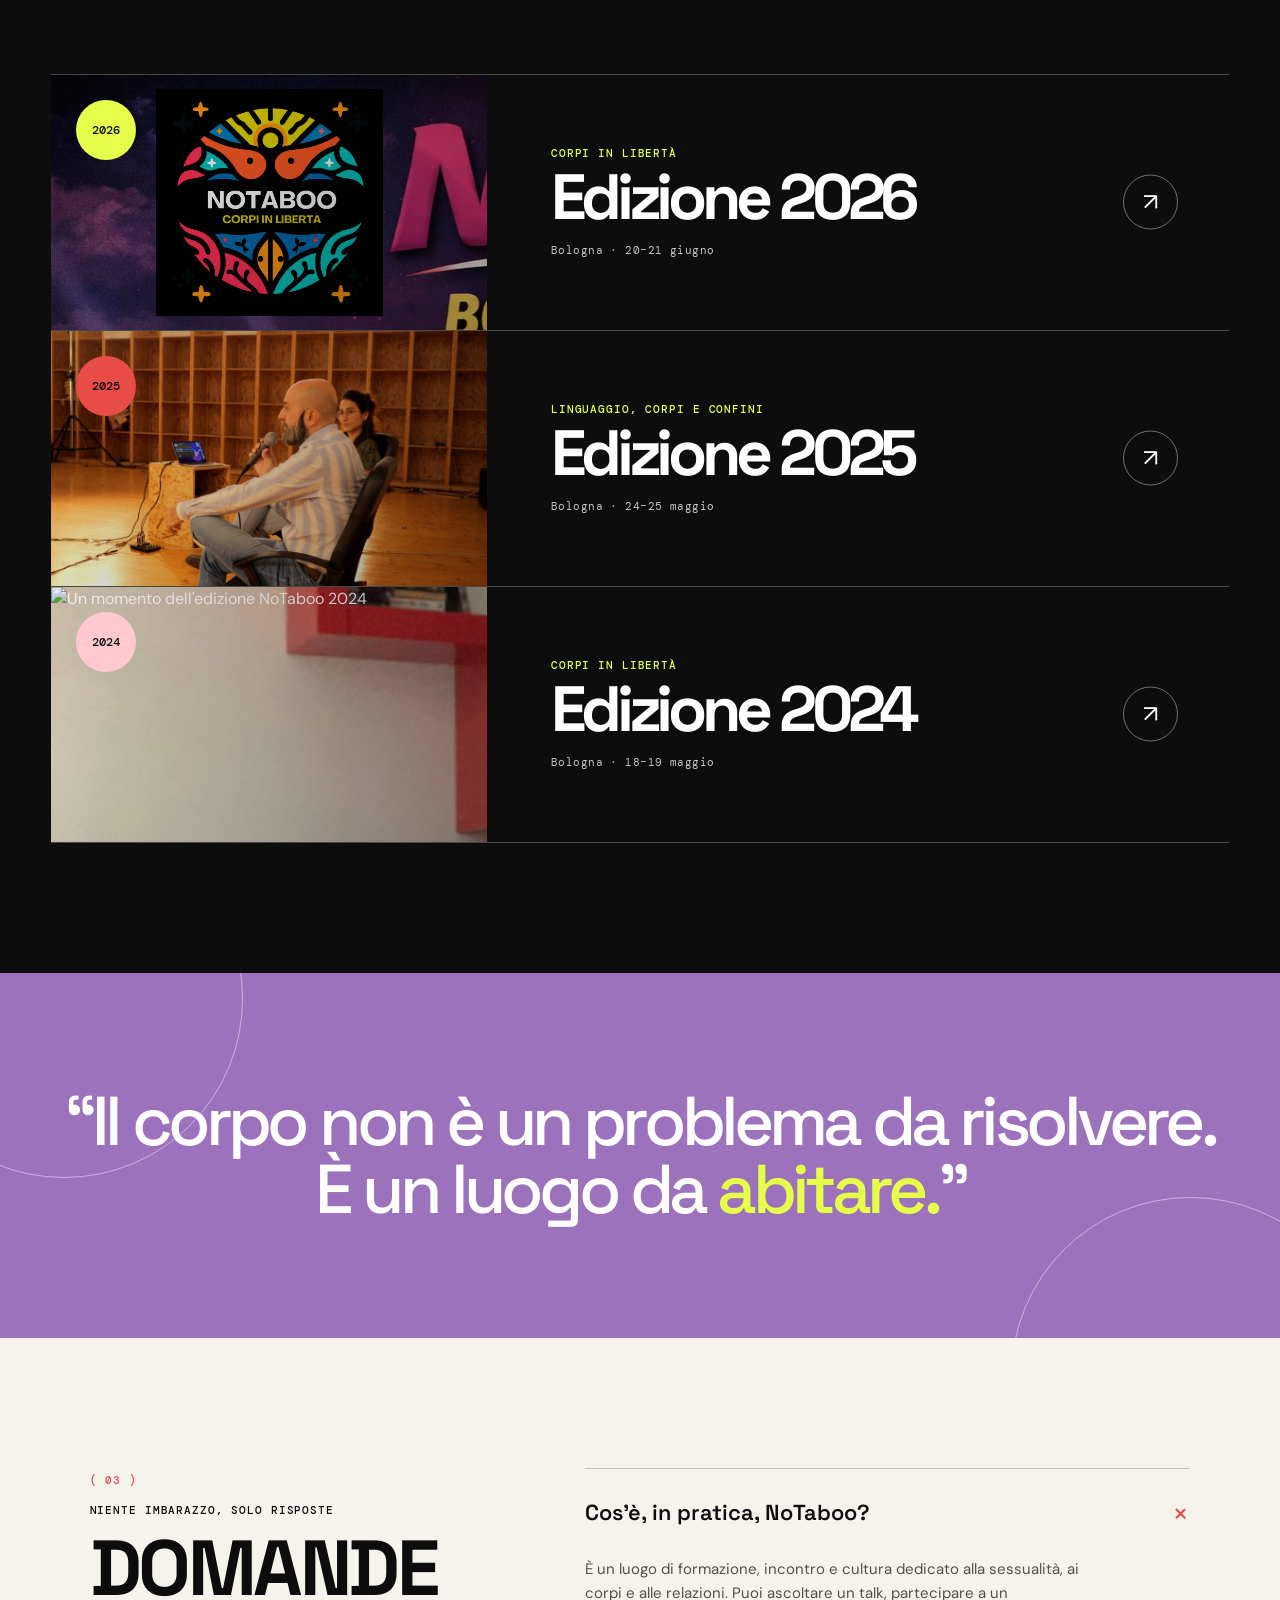
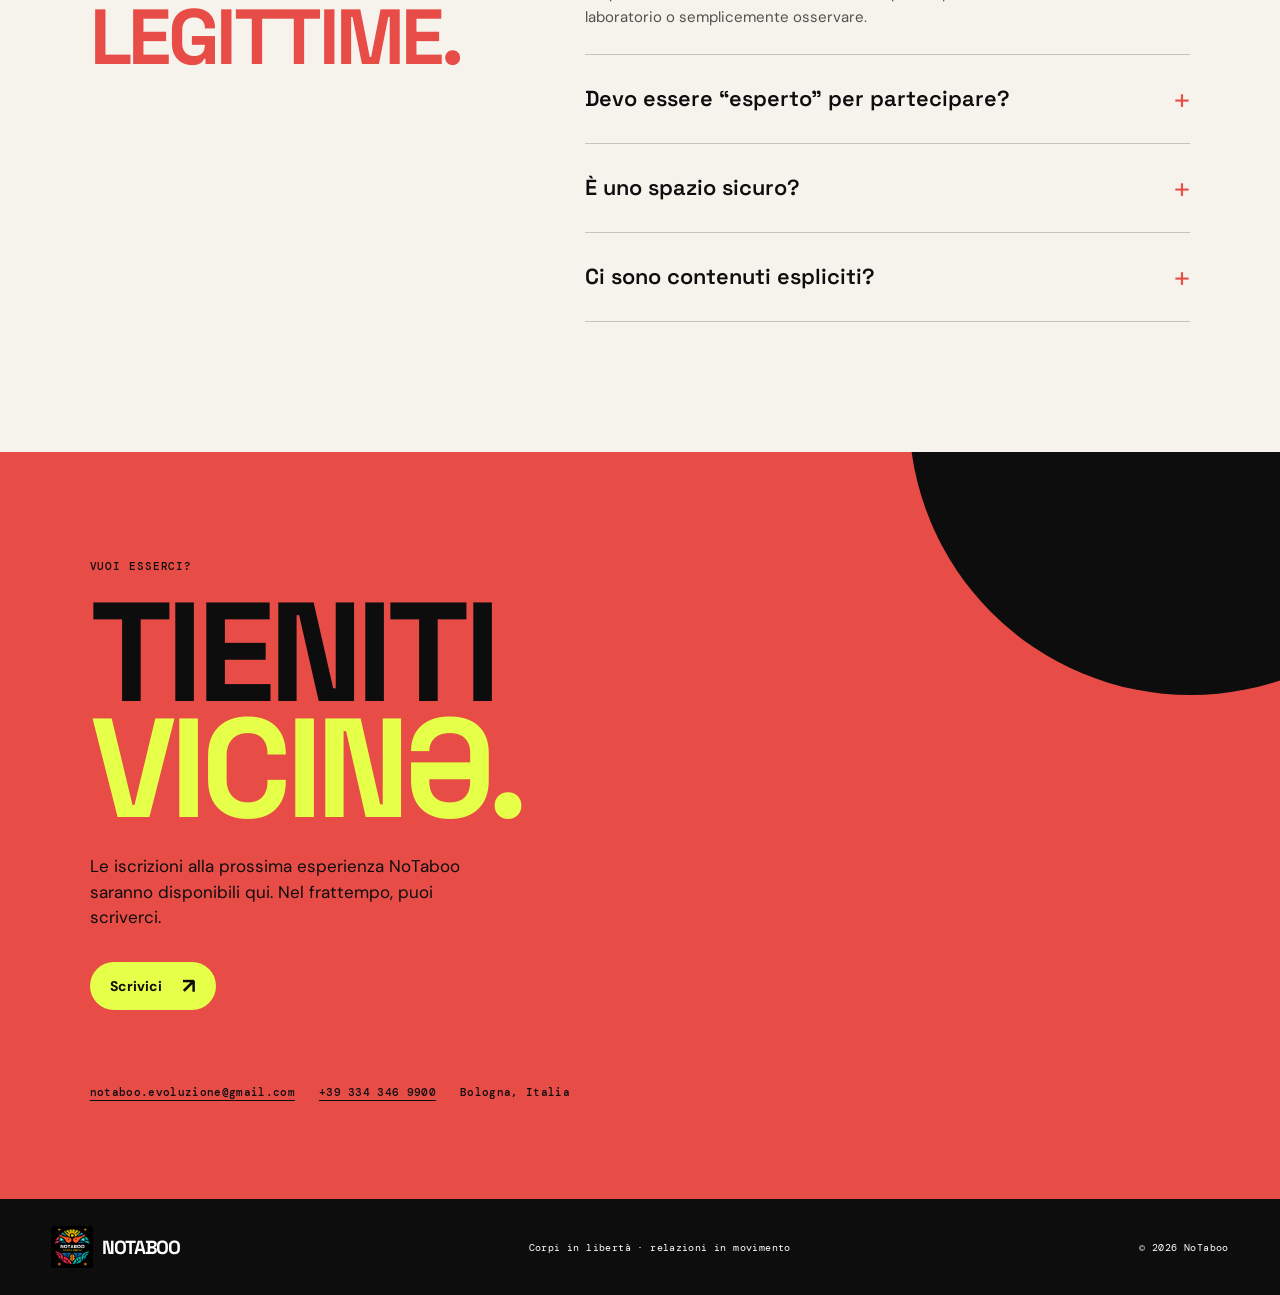
==== commit 5a1ad2b5: "Aggiunge la pagina Collaborazioni Ripristina la pagina con le schede di professionistə, artistə ed e" ====
--- a/index.html
+++ b/index.html
@@ -44,6 +44,7 @@
         <a href="#manifesto">Manifesto</a>
         <a href="#progetto">Il progetto</a>
         <a href="#edizioni">Edizioni</a>
+        <a href="collaborazioni.html">Collaborazioni</a>
         <a href="#domande">FAQ</a>
       </nav>
       <a class="nav-cta" href="#iscrizioni">Partecipa <span>↗</span></a>
@@ -51,7 +52,7 @@
     </header>
 
     <nav class="mobile-menu" aria-label="Navigazione mobile">
-      <a href="#manifesto">Manifesto</a><a href="#progetto">Il progetto</a><a href="#edizioni">Edizioni</a><a href="#domande">FAQ</a><a href="#iscrizioni">Partecipa ↗</a>
+      <a href="#manifesto">Manifesto</a><a href="#progetto">Il progetto</a><a href="#edizioni">Edizioni</a><a href="collaborazioni.html">Collaborazioni</a><a href="#domande">FAQ</a><a href="#iscrizioni">Partecipa ↗</a>
     </nav>
 
     <main>
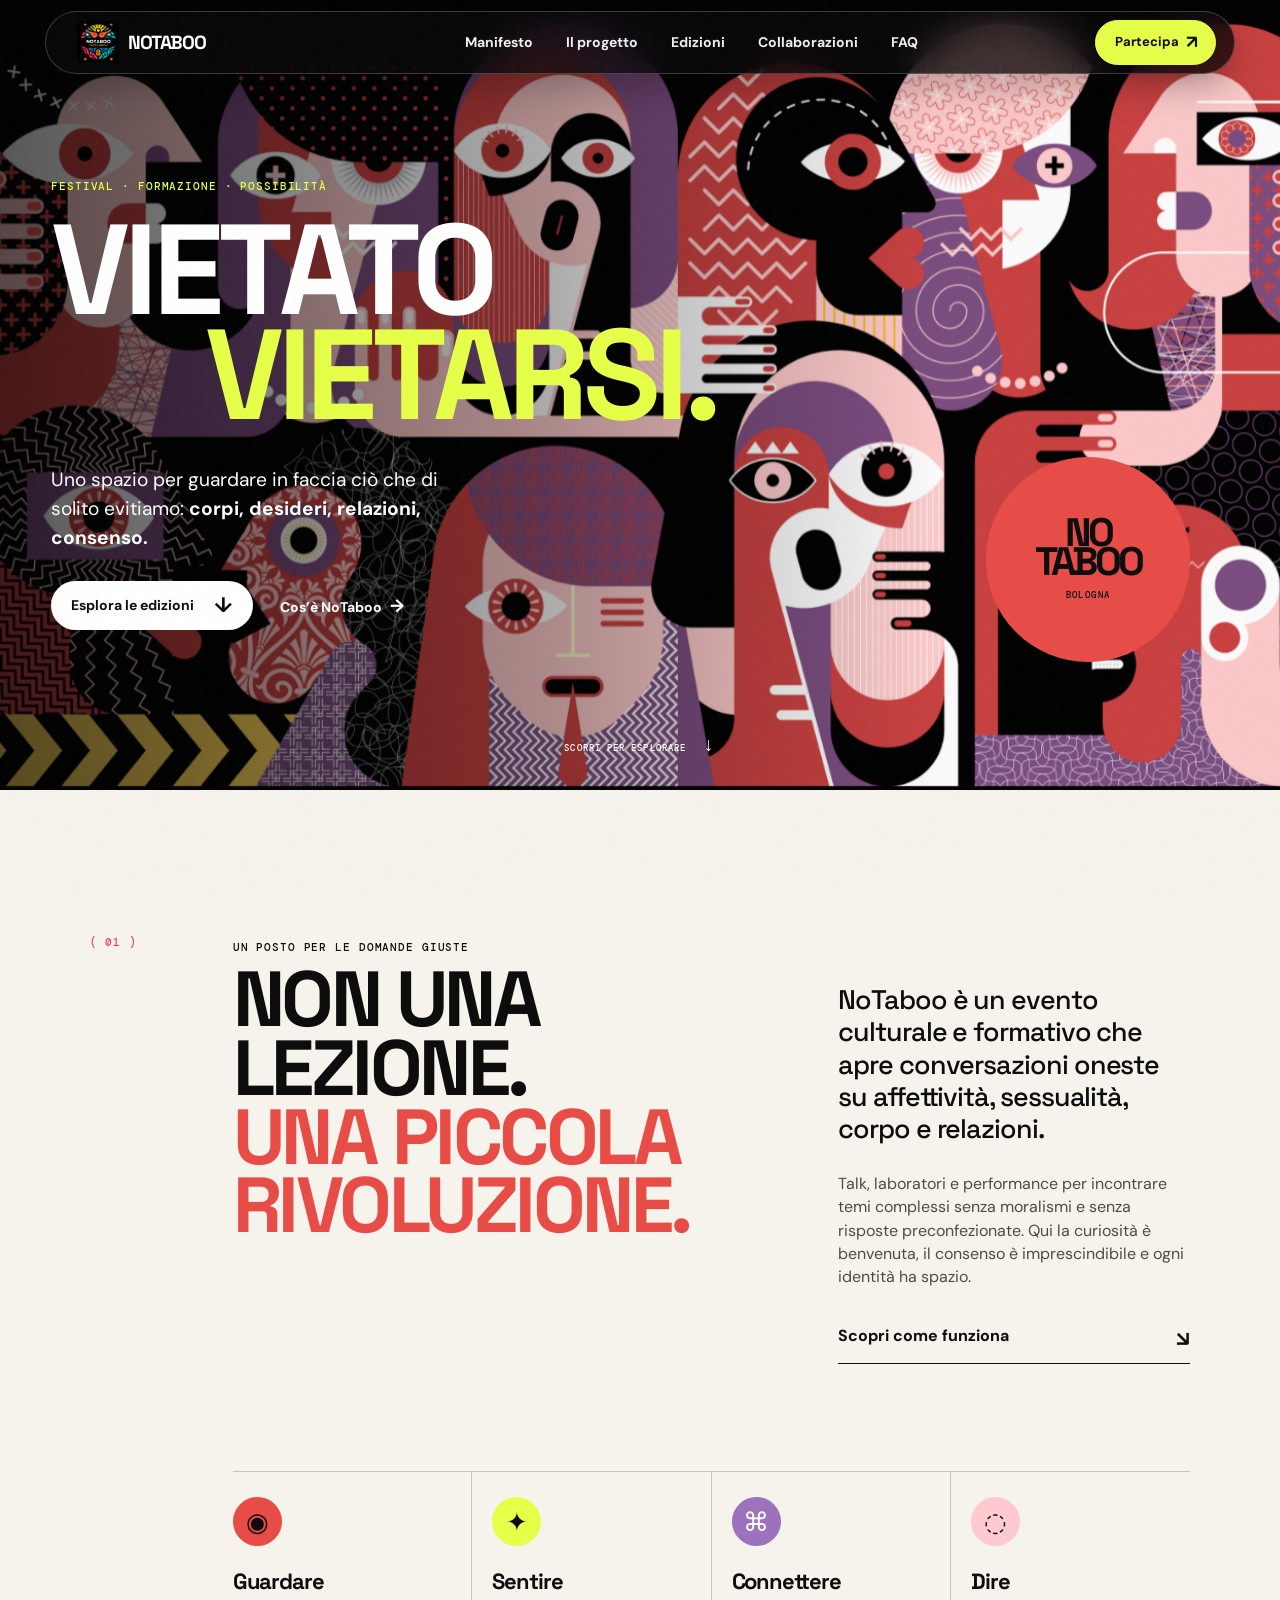
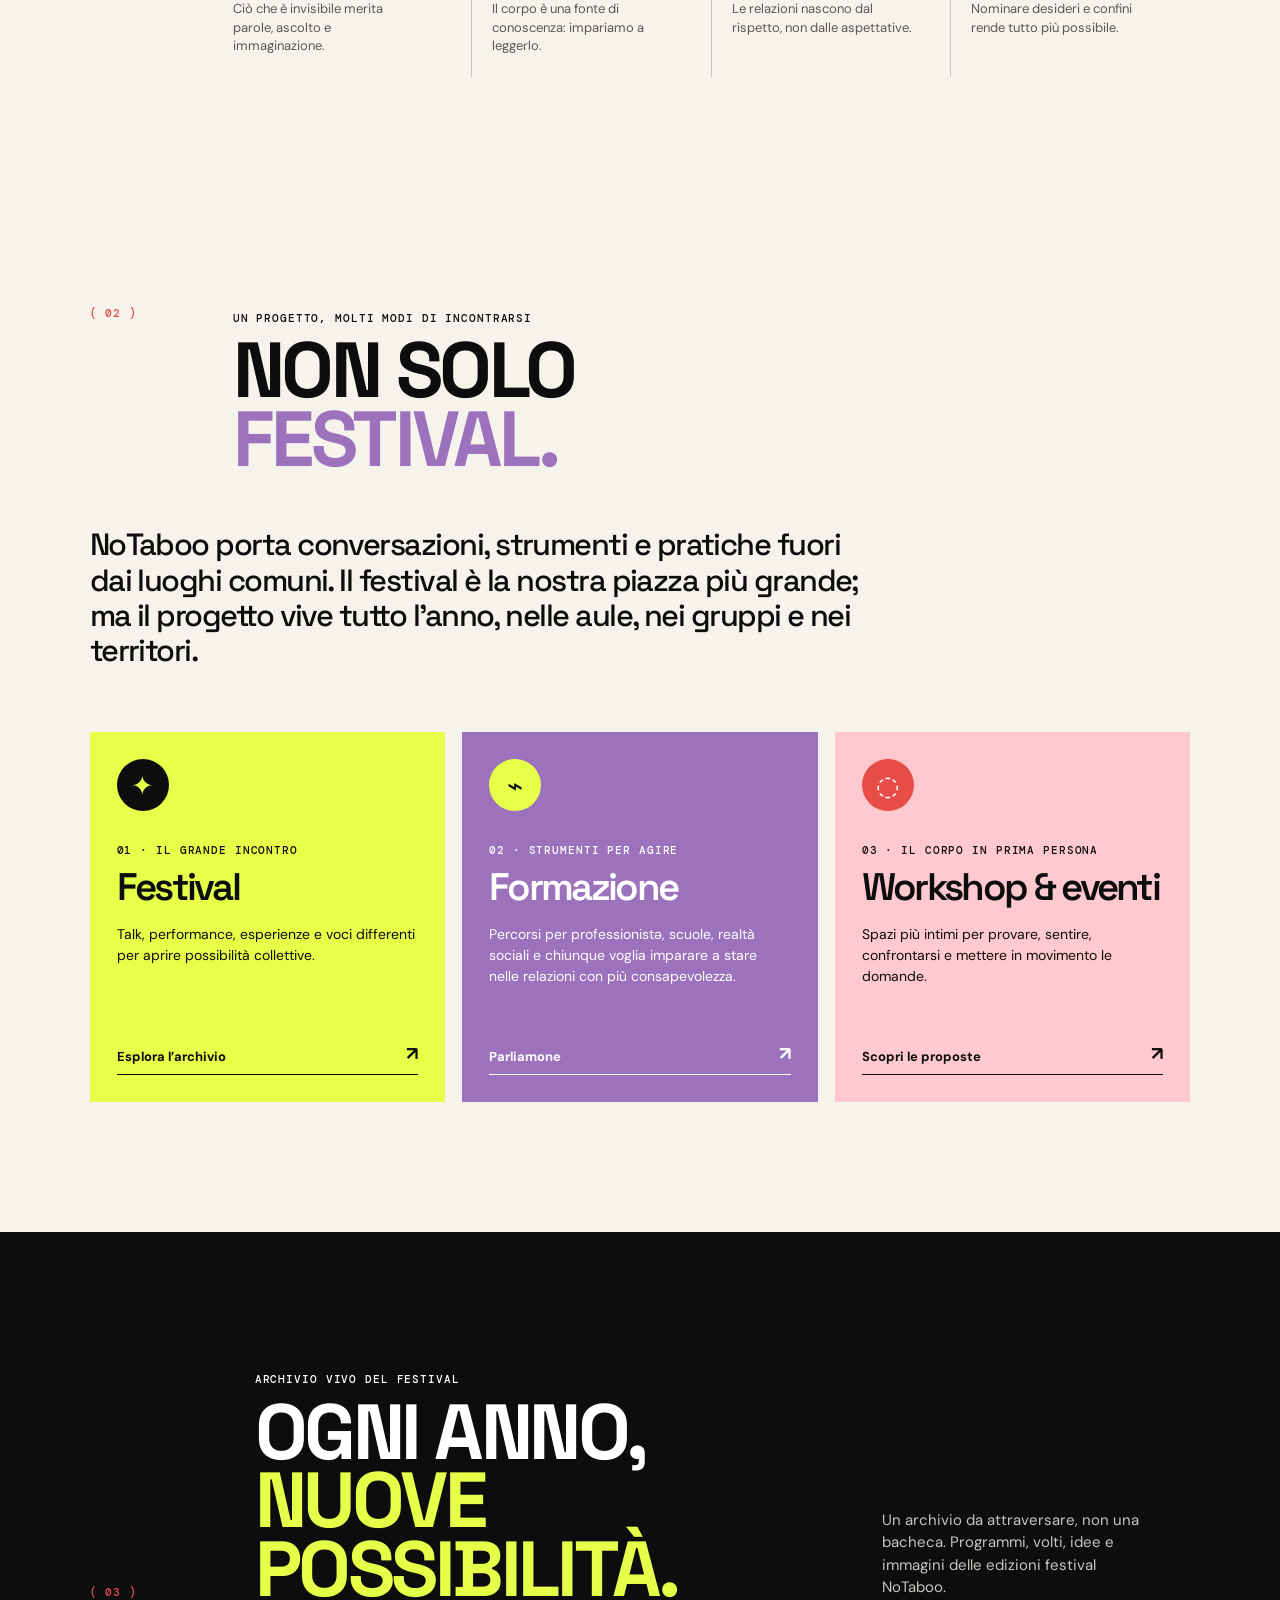
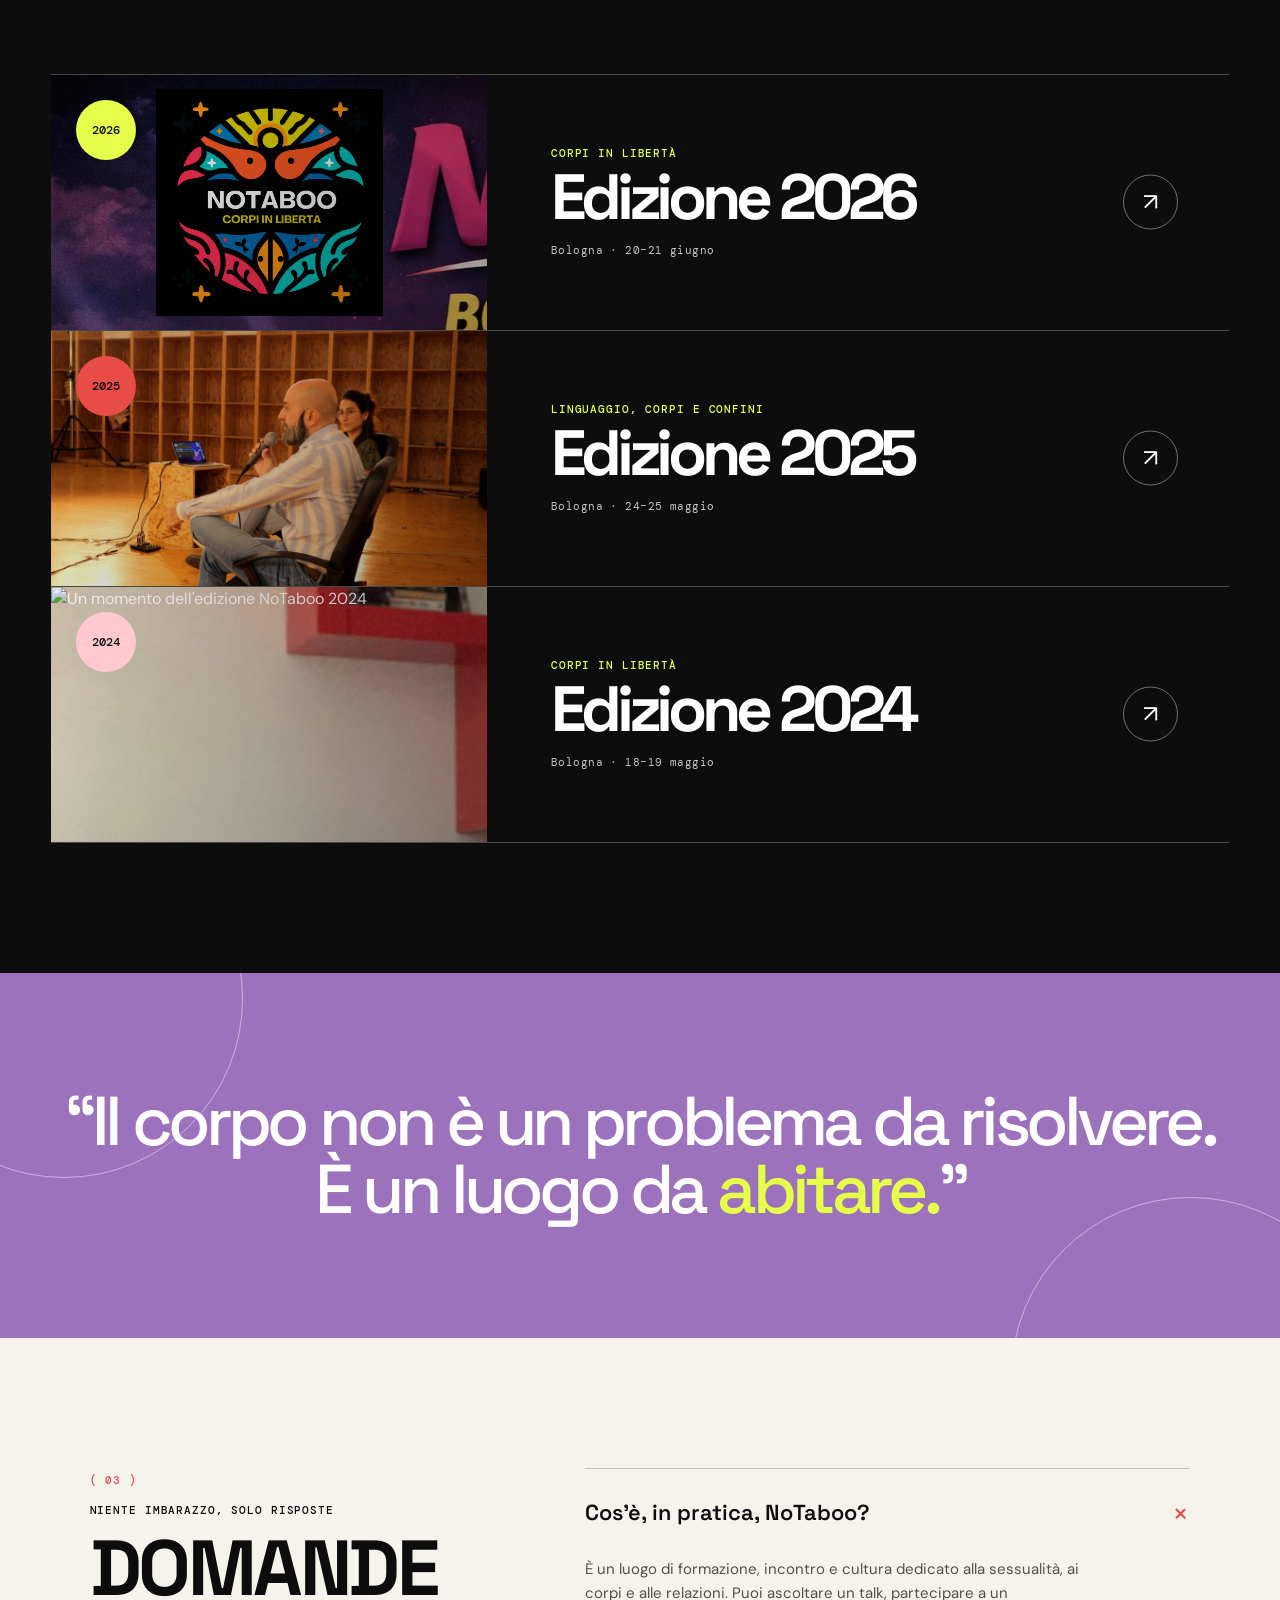
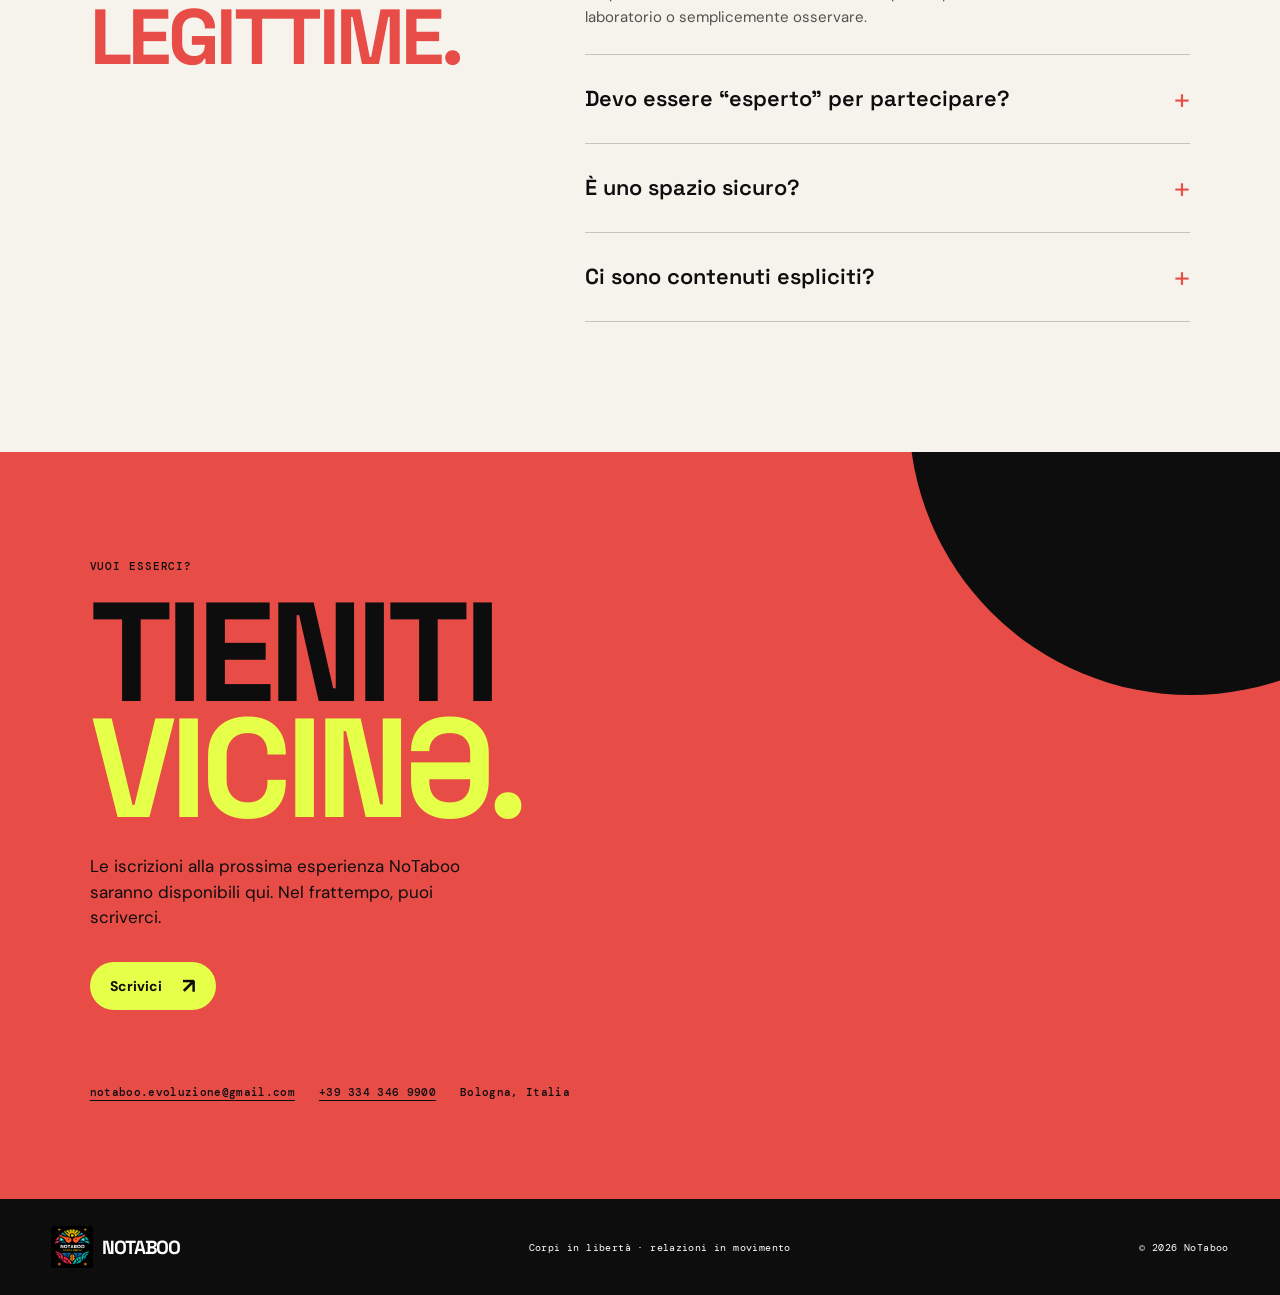
==== commit 54897a31: "Rinnova anteprime social e aggiunge il gioco di parole in Collaborazioni - "Collaborazioni" si divid" ====
--- a/index.html
+++ b/index.html
@@ -3,28 +3,28 @@
   <head>
     <meta charset="UTF-8" />
     <meta name="viewport" content="width=device-width, initial-scale=1.0" />
-    <meta name="description" content="NoTaboo è un progetto di cultura, formazione ed eventi per parlare di corpi, desideri e relazioni senza tabù." />
+    <meta name="description" content="NoTaboo è un festival e un progetto di cultura, formazione e rete di collaborazioni per parlare di corpi, desideri e relazioni senza tabù." />
     <link rel="canonical" href="https://notaboo.net/" />
     <meta property="og:type" content="website" />
     <meta property="og:locale" content="it_IT" />
     <meta property="og:site_name" content="NoTaboo" />
     <meta property="og:title" content="NoTaboo — Corpi in libertà" />
-    <meta property="og:description" content="Un progetto di cultura, formazione ed eventi per parlare di corpi, desideri e relazioni senza tabù." />
+    <meta property="og:description" content="Festival, formazione ed eventi per parlare di corpi, desideri e relazioni senza tabù. Talk, workshop e una rete di professionistə, artistə ed educatorə." />
     <meta property="og:url" content="https://notaboo.net/" />
-    <meta property="og:updated_time" content="2026-06-28T17:30:00+02:00" />
-    <meta property="og:image" content="https://notaboo.net/assets/social/notaboo-social-preview-20260628.jpg" />
-    <meta property="og:image:url" content="https://notaboo.net/assets/social/notaboo-social-preview-20260628.jpg" />
-    <meta property="og:image:secure_url" content="https://notaboo.net/assets/social/notaboo-social-preview-20260628.jpg" />
+    <meta property="og:updated_time" content="2026-07-01T09:00:00+02:00" />
+    <meta property="og:image" content="https://notaboo.net/assets/social/notaboo-social-preview-20260701.jpg" />
+    <meta property="og:image:url" content="https://notaboo.net/assets/social/notaboo-social-preview-20260701.jpg" />
+    <meta property="og:image:secure_url" content="https://notaboo.net/assets/social/notaboo-social-preview-20260701.jpg" />
     <meta property="og:image:type" content="image/jpeg" />
     <meta property="og:image:width" content="1200" />
     <meta property="og:image:height" content="630" />
-    <meta property="og:image:alt" content="Illustrazione pop e colorata di NoTaboo, Corpi in libertà" />
+    <meta property="og:image:alt" content="NoTaboo — Corpi in libertà: illustrazione pop e colorata su sfondo nero" />
     <meta name="twitter:card" content="summary_large_image" />
     <meta name="twitter:title" content="NoTaboo — Corpi in libertà" />
-    <meta name="twitter:description" content="Cultura, formazione ed eventi per parlare di corpi, desideri e relazioni senza tabù." />
+    <meta name="twitter:description" content="Festival, formazione ed eventi per parlare di corpi, desideri e relazioni senza tabù." />
     <meta name="twitter:url" content="https://notaboo.net/" />
-    <meta name="twitter:image" content="https://notaboo.net/assets/social/notaboo-social-preview-20260628.jpg" />
-    <meta name="twitter:image:alt" content="Illustrazione pop e colorata di NoTaboo, Corpi in libertà" />
+    <meta name="twitter:image" content="https://notaboo.net/assets/social/notaboo-social-preview-20260701.jpg" />
+    <meta name="twitter:image:alt" content="NoTaboo — Corpi in libertà: illustrazione pop e colorata su sfondo nero" />
     <title>NoTaboo — Corpi in libertà</title>
     <link rel="preconnect" href="https://fonts.googleapis.com" />
     <link rel="preconnect" href="https://fonts.gstatic.com" crossorigin />
--- a/styles.css
+++ b/styles.css
@@ -1 +1 @@
-:root{--ink:#0d0d0d;--paper:#f6f2ec;--coral:#e74c47;--lilac:#9c72bd;--acid:#e6ff48;--pink:#ffc9cf;--line:rgba(13,13,13,.2);--space:"Space Grotesk",sans-serif;--sans:"DM Sans",sans-serif;--mono:"DM Mono",monospace}*{box-sizing:border-box}html{scroll-behavior:smooth;scroll-padding-top:96px}body{margin:0;background:var(--paper);color:var(--ink);font-family:var(--sans);font-size:16px;line-height:1.45}a{color:inherit;text-decoration:none}.reveal{opacity:0;transform:translateY(26px);transition:opacity .7s cubic-bezier(.16,.84,.44,1) var(--reveal-delay,0ms),transform .7s cubic-bezier(.16,.84,.44,1) var(--reveal-delay,0ms)}.reveal.is-visible{opacity:1;transform:translateY(0)}@media(prefers-reduced-motion:reduce){.reveal{transition:none;opacity:1;transform:none}.hero-art,.orb--one,.orb--two,.hero-stamp{animation:none}}.grain{background-image:url("data:image/svg+xml,%3Csvg viewBox='0 0 180 180' xmlns='http://www.w3.org/2000/svg'%3E%3Cfilter id='n'%3E%3CfeTurbulence type='fractalNoise' baseFrequency='.8' numOctaves='3' stitchTiles='stitch'/%3E%3C/filter%3E%3Crect width='100%25' height='100%25' filter='url(%23n)' opacity='.3'/%3E%3C/svg%3E");pointer-events:none;opacity:.08;position:fixed;inset:0;z-index:20}.site-header{align-items:center;display:flex;height:80px;justify-content:space-between;left:0;padding:0 4vw;position:fixed;right:0;top:0;z-index:10;color:#fff}.brand{align-items:center;display:inline-flex;font:700 19px/1 var(--space);letter-spacing:-.06em;gap:7px}.brand-mark{align-items:center;background:var(--acid);border-radius:50%;color:var(--ink);display:inline-flex;font:700 13px/1 var(--mono);height:29px;justify-content:center;letter-spacing:-.1em;width:29px}.desktop-nav{display:flex;gap:31px;font-size:14px}.desktop-nav a,.text-link{position:relative}.desktop-nav a:after,.text-link:after{background:currentColor;bottom:-4px;content:"";height:1px;left:0;position:absolute;transform:scaleX(0);transform-origin:right;transition:transform .3s;width:100%}.desktop-nav a:hover:after,.text-link:hover:after{transform:scaleX(1);transform-origin:left}.nav-cta{border:1px solid rgba(255,255,255,.55);border-radius:99px;font-weight:700;padding:10px 16px;font-size:13px}.nav-cta span{font-size:17px;margin-left:5px}.menu-button,.mobile-menu{display:none}.menu-button i{transition:transform .28s ease,opacity .28s ease}.hero{background:#070707;color:white;isolation:isolate;min-height:790px;overflow:hidden;position:relative}.hero:after{background:linear-gradient(90deg,rgba(0,0,0,.65) 0%,rgba(0,0,0,.3) 44%,transparent 73%);content:"";inset:0;position:absolute;z-index:-1}.hero-art{background-image:url("Edizione%202026/Grafica/Sito/header%20immagine.png");background-position:74% 52%;background-repeat:no-repeat;background-size:cover;inset:0;opacity:.98;position:absolute;z-index:-2;animation:art-breathe 12s ease-in-out infinite alternate}.hero-copy{max-width:720px;padding:180px 4vw 120px;position:relative}.eyebrow{font:500 11px/1.2 var(--mono);letter-spacing:.08em;text-transform:uppercase}.hero .eyebrow{color:var(--acid);margin:0 0 25px}.hero h1,.section-wrap h2,.contact-band h2{font:700 clamp(4.3rem,10vw,9.2rem)/.82 var(--space);letter-spacing:-.09em;margin:0;text-transform:uppercase}.hero h1 .line{display:block}.hero h1 .accent{color:var(--acid);margin-left:12vw}.hero-intro{font-size:clamp(1rem,1.5vw,1.28rem);line-height:1.5;max-width:420px;margin:38px 0 29px}.hero-actions{align-items:center;display:flex;gap:27px}.button{align-items:center;border-radius:99px;display:inline-flex;font-size:14px;font-weight:700;gap:20px;justify-content:space-between;padding:14px 20px;transition:transform .25s,background .25s}.button span{font-size:21px;line-height:.7;transition:transform .3s cubic-bezier(.16,.84,.44,1)}.button:hover{transform:translateY(-3px)}.button:hover span{transform:translate(3px,-2px)}.button--light{background:white;color:var(--ink)}.text-link{font-weight:700;font-size:14px}.text-link span{font-size:18px;margin-left:5px;transition:transform .3s cubic-bezier(.16,.84,.44,1);display:inline-block}.text-link:hover span{transform:translateX(3px)}.hero-stamp{align-items:center;animation:stamp-breathe 7s ease-in-out infinite;background:var(--coral);border-radius:50%;bottom:10vw;color:var(--ink);display:flex;flex-direction:column;font:700 clamp(1.6rem,3.1vw,3.5rem)/.73 var(--space);height:clamp(120px,16vw,220px);justify-content:center;letter-spacing:-.1em;position:absolute;right:7vw;width:clamp(120px,16vw,220px);z-index:2}@keyframes stamp-breathe{0%,100%{transform:rotate(10deg) scale(1)}50%{transform:rotate(13.5deg) scale(1.035)}}.hero-stamp small{font:500 9px var(--mono);letter-spacing:.15em;margin-top:12px}.scroll-cue{bottom:33px;font:500 9px var(--mono);left:4vw;letter-spacing:.12em;margin:0;position:absolute;z-index:2}.scroll-cue span{font-size:19px;margin-left:11px}.section-wrap{margin:auto;max-width:1440px;padding-left:7vw;padding-right:7vw}.manifesto{padding-bottom:120px;padding-top:140px;position:relative;display:grid;grid-template-columns:10% 52% 32%;gap:3%}.section-number{color:var(--coral);font:500 11px var(--mono);letter-spacing:.08em;margin:5px 0}.manifesto h2,.editions h2,.faq h2{font-size:clamp(3rem,6.1vw,6.4rem);line-height:.88}.section-wrap h2 em{color:var(--coral);font-style:normal}.manifesto-body{padding-top:54px}.large-copy{font:500 clamp(1.35rem,2.1vw,2rem)/1.2 var(--space);letter-spacing:-.04em;margin:0 0 27px}.manifesto-body p:not(.large-copy){color:#4f4c48;max-width:390px}.arrow-link{border-bottom:1px solid var(--ink);display:inline-flex;font-weight:700;justify-content:space-between;margin-top:20px;padding-bottom:8px;width:100%}.arrow-link span{font-size:21px;transition:transform .3s cubic-bezier(.16,.84,.44,1)}.arrow-link:hover span{transform:translate(4px,4px)}.values-grid{border-top:1px solid var(--line);display:grid;grid-column:2 / 4;grid-template-columns:repeat(4,1fr);margin-top:86px}.values-grid article{border-right:1px solid var(--line);min-height:205px;padding:25px 20px 15px}.values-grid article:first-child{padding-left:0}.values-grid article:last-child{border:0}.value-icon{align-items:center;background:var(--coral);border-radius:50%;display:flex;font:500 26px var(--space);height:49px;justify-content:center;transition:transform .35s cubic-bezier(.16,.84,.44,1);width:49px}.values-grid article:hover .value-icon{transform:rotate(14deg) scale(1.1)}.icon-spark{background:var(--acid)}.icon-link{background:var(--lilac);color:white}.icon-voice{background:var(--pink)}.values-grid h3{font:700 22px var(--space);letter-spacing:-.05em;margin:21px 0 5px}.values-grid p{color:#5c5853;font-size:13px;line-height:1.4;margin:0;max-width:180px}.editions{background:var(--ink);color:white;padding:130px 0}.editions-head{display:grid;grid-template-columns:10% 52% 28%;gap:5%;align-items:end;margin-bottom:70px}.editions-head h2 em{color:var(--acid)}.editions-head>p:last-child{color:#c9c5c1;font-size:15px;line-height:1.5;margin-bottom:5px;max-width:270px}.edition-list{border-top:1px solid rgba(255,255,255,.24);margin:0 4vw}.edition-card{align-items:stretch;border-bottom:1px solid rgba(255,255,255,.24);display:grid;grid-template-columns:37% 63%;min-height:255px;position:relative;transition:background .35s}.edition-card:hover{background:#191919}.edition-card__image{min-height:255px;overflow:hidden;position:relative}.edition-card__image:after{background:linear-gradient(120deg,rgba(0,0,0,.05),rgba(0,0,0,.38));content:"";inset:0;position:absolute}.image-2026{background:url("Edizione%202026/Grafica/Sito/copertina%20programma.png") center/cover}.image-2025{background:url("Foto%20NOTABOO/Ridimensionate/notaboo%20016.JPG") center/cover}.image-2024{background:url("Foto%20NOTABOO/Ridimensionate/Ragazzi%20STAGE.jpeg") center/cover}.date-chip{background:var(--acid);border-radius:50%;color:var(--ink);font:500 12px var(--mono);height:60px;left:25px;position:absolute;top:25px;display:flex;align-items:center;justify-content:center;width:60px;z-index:1}.edition-card--2025 .date-chip{background:var(--coral)}.edition-card--2024 .date-chip{background:var(--pink)}.edition-card__content{align-self:stretch;display:flex;flex-direction:column;justify-content:center;padding:30px 9vw 30px 5vw;position:relative}.edition-card__content .eyebrow{color:var(--acid);margin:0 0 11px}.edition-card h3{font:700 clamp(2.7rem,5vw,5.8rem)/.84 var(--space);letter-spacing:-.08em;margin:0}.edition-meta{color:#c9c5c1;font:400 11px var(--mono);letter-spacing:.04em;margin:18px 0 0}.card-arrow{align-items:center;border:1px solid rgba(255,255,255,.4);border-radius:50%;display:flex;font-size:24px;height:55px;justify-content:center;position:absolute;right:4vw;top:50%;transform:translateY(-50%);transition:all .25s;width:55px}.edition-card:hover .card-arrow{background:var(--acid);border-color:var(--acid);color:var(--ink);transform:translateY(-50%) rotate(45deg)}.quote-band{background:var(--lilac);color:#fff;overflow:hidden;padding:115px 5vw;position:relative;text-align:center}.quote-band p{font:500 clamp(2.4rem,5.4vw,6rem)/.98 var(--space);letter-spacing:-.07em;margin:0;position:relative;z-index:1}.quote-band p span{color:var(--acid)}.orb{border:1px solid rgba(255,255,255,.45);border-radius:50%;height:28vw;position:absolute;width:28vw}.orb--one{animation:orb-float 14s ease-in-out infinite;left:-9vw;top:-12vw}.orb--two{animation:orb-float 18s ease-in-out infinite reverse;bottom:-17vw;right:-7vw}@keyframes orb-float{0%,100%{transform:translate(0,0) scale(1)}50%{transform:translate(1.4vw,1.8vw) scale(1.04)}}.faq{display:grid;gap:10%;grid-template-columns:35% 55%;padding-bottom:130px;padding-top:130px}.faq .eyebrow{margin:17px 0}.accordion{border-top:1px solid var(--line)}details{border-bottom:1px solid var(--line);padding:0}summary{align-items:center;cursor:pointer;display:flex;font:600 clamp(1.2rem,1.7vw,1.6rem)/1.2 var(--space);gap:20px;justify-content:space-between;list-style:none;padding:25px 0}summary::-webkit-details-marker{display:none}summary span{color:var(--coral);font:400 29px var(--sans);transition:transform .2s}details[open] summary span{transform:rotate(45deg)}details p{color:#54504b;font-size:15px;line-height:1.6;margin:0;max-width:550px;padding:0 50px 25px 0;animation:faq-fade .45s cubic-bezier(.16,.84,.44,1)}summary{transition:color .25s ease}details:hover summary,summary:focus-visible{color:var(--coral)}@keyframes faq-fade{from{opacity:0;transform:translateY(-8px)}to{opacity:1;transform:translateY(0)}}.contact-band{background:var(--coral);overflow:hidden;position:relative}.contact-band:after{background:var(--ink);border-radius:50%;content:"";height:44vw;position:absolute;right:-15vw;top:-25vw;width:44vw}.contact-content{color:var(--ink);padding-bottom:100px;padding-top:108px;position:relative;z-index:1}.contact-content .eyebrow{margin:0 0 22px}.contact-content h2{font-size:clamp(5rem,11vw,11rem)}.contact-content h2 span{color:var(--acid)}.contact-content>p:not(.eyebrow){font-size:17px;line-height:1.5;max-width:410px;margin:28px 0}.button--acid{background:var(--acid);margin-top:3px}.contact-details{display:flex;gap:24px;margin-top:75px;font:500 11px var(--mono);letter-spacing:.03em}.contact-details a{text-decoration:underline;text-underline-offset:4px}.site-footer{align-items:center;background:var(--ink);color:white;display:flex;justify-content:space-between;padding:27px 4vw}.site-footer p{font:400 10px var(--mono);letter-spacing:.04em;margin:0}.site-footer .brand-mark{background:var(--coral)}@keyframes art-breathe{to{transform:scale(1.035)}}@media(max-width:760px){.site-header{height:69px;padding:0 23px}.desktop-nav,.nav-cta{display:none}.menu-button{background:transparent;border:0;display:flex;flex-direction:column;gap:6px;padding:8px}.menu-button i{background:white;display:block;height:2px;width:23px}.menu-button[aria-expanded="true"] i:first-child{transform:translateY(4px) rotate(45deg)}.menu-button[aria-expanded="true"] i:last-child{transform:translateY(-4px) rotate(-45deg)}.mobile-menu{background:var(--ink);color:white;display:flex;flex-direction:column;gap:23px;left:0;opacity:0;padding:30px 24px;pointer-events:none;position:fixed;right:0;top:68px;transform:translateY(-14px);transition:opacity .32s cubic-bezier(.16,.84,.44,1),transform .32s cubic-bezier(.16,.84,.44,1),visibility .32s;visibility:hidden;z-index:9}.mobile-menu.is-open{opacity:1;pointer-events:auto;transform:translateY(0);visibility:visible}.mobile-menu a{font:600 26px var(--space);letter-spacing:-.05em}.hero{min-height:710px}.hero:after{background:linear-gradient(0deg,rgba(0,0,0,.75),rgba(0,0,0,.05))}.hero-art{background-position:65% 50%;opacity:.88}.hero-copy{padding:145px 23px 105px}.hero h1{font-size:clamp(4.1rem,17vw,6.5rem)}.hero h1 .accent{margin-left:10vw}.hero-intro{font-size:16px;margin-top:30px;max-width:330px}.hero-actions{align-items:flex-start;flex-direction:column;gap:22px}.hero-stamp{bottom:50px;right:24px}.scroll-cue{display:none}.section-wrap{padding-left:23px;padding-right:23px}.manifesto{display:block;padding-bottom:70px;padding-top:82px}.section-number{margin-bottom:32px}.manifesto h2,.editions h2,.faq h2{font-size:clamp(3.1rem,14vw,4.4rem)}.manifesto-body{padding-top:36px}.values-grid{display:grid;grid-template-columns:repeat(2,1fr);margin-top:55px}.values-grid article{min-height:189px;padding:22px 15px}.values-grid article:nth-child(2){border-right:0}.values-grid article:nth-child(3){padding-left:0}.values-grid article:first-child{padding-left:0}.values-grid h3{font-size:20px}.editions{padding:82px 0}.editions-head{display:block;margin-bottom:43px}.editions-head .section-number{margin-bottom:28px}.editions-head>p:last-child{margin:27px 0 0}.edition-list{margin:0 23px}.edition-card{display:block;min-height:0}.edition-card__image{min-height:195px}.edition-card__content{min-height:185px;padding:25px 19px}.edition-card h3{font-size:clamp(2.9rem,14vw,4rem)}.card-arrow{bottom:24px;right:18px;top:auto;transform:none}.edition-card:hover .card-arrow{transform:rotate(45deg)}.quote-band{padding:80px 23px}.faq{display:block;padding-bottom:80px;padding-top:80px}.faq .eyebrow{margin-top:12px}.accordion{margin-top:42px}summary{font-size:20px;padding:22px 0}details p{padding-right:0}.contact-content{padding-bottom:75px;padding-top:75px}.contact-content h2{font-size:clamp(4.7rem,21vw,6.4rem)}.contact-details{flex-direction:column;gap:10px;margin-top:57px}.contact-band:after{height:100vw;right:-49vw;top:-16vw;width:100vw}.site-footer{align-items:flex-start;flex-direction:column;gap:17px;padding:25px 23px}.site-footer p:nth-of-type(1){display:none}}
+:root{--ink:#0d0d0d;--paper:#f6f2ec;--coral:#e74c47;--lilac:#9c72bd;--acid:#e6ff48;--pink:#ffc9cf;--line:rgba(13,13,13,.2);--space:"Space Grotesk",sans-serif;--sans:"DM Sans",sans-serif;--mono:"DM Mono",monospace}*{box-sizing:border-box}html{scroll-behavior:smooth;scroll-padding-top:96px}body{margin:0;background:var(--paper);color:var(--ink);font-family:var(--sans);font-size:16px;line-height:1.45}a{color:inherit;text-decoration:none}.reveal{opacity:0;transform:translateY(26px);transition:opacity .7s cubic-bezier(.16,.84,.44,1) var(--reveal-delay,0ms),transform .7s cubic-bezier(.16,.84,.44,1) var(--reveal-delay,0ms)}.reveal.is-visible{opacity:1;transform:translateY(0)}@media(prefers-reduced-motion:reduce){.reveal{transition:none;opacity:1;transform:none}.hero-art,.orb--one,.orb--two,.hero-stamp{animation:none}}.grain{background-image:url("data:image/svg+xml,%3Csvg viewBox='0 0 180 180' xmlns='http://www.w3.org/2000/svg'%3E%3Cfilter id='n'%3E%3CfeTurbulence type='fractalNoise' baseFrequency='.8' numOctaves='3' stitchTiles='stitch'/%3E%3C/filter%3E%3Crect width='100%25' height='100%25' filter='url(%23n)' opacity='.3'/%3E%3C/svg%3E");pointer-events:none;opacity:.08;position:fixed;inset:0;z-index:20}.site-header{align-items:center;display:flex;height:80px;justify-content:space-between;left:0;padding:0 4vw;position:fixed;right:0;top:0;z-index:10;color:#fff}.brand{align-items:center;display:inline-flex;font:700 19px/1 var(--space);letter-spacing:-.06em;gap:7px}.brand-mark{align-items:center;background:var(--acid);border-radius:50%;color:var(--ink);display:inline-flex;font:700 13px/1 var(--mono);height:29px;justify-content:center;letter-spacing:-.1em;width:29px}.desktop-nav{display:flex;gap:31px;font-size:14px}.desktop-nav a,.text-link{position:relative}.desktop-nav a:after,.text-link:after{background:currentColor;bottom:-4px;content:"";height:1px;left:0;position:absolute;transform:scaleX(0);transform-origin:right;transition:transform .3s;width:100%}.desktop-nav a:hover:after,.text-link:hover:after{transform:scaleX(1);transform-origin:left}.nav-cta{border:1px solid rgba(255,255,255,.55);border-radius:99px;font-weight:700;padding:10px 16px;font-size:13px}.nav-cta span{font-size:17px;margin-left:5px}.menu-button,.mobile-menu{display:none}.menu-button i{transition:transform .28s ease,opacity .28s ease}.hero{background:#070707;color:white;isolation:isolate;min-height:790px;overflow:hidden;position:relative}.hero:after{background:linear-gradient(90deg,rgba(0,0,0,.65) 0%,rgba(0,0,0,.3) 44%,transparent 73%);content:"";inset:0;position:absolute;z-index:-1}.hero-art{background-image:url("Edizione%202026/Grafica/Sito/header%20immagine.png");background-position:74% 52%;background-repeat:no-repeat;background-size:cover;inset:0;opacity:.98;position:absolute;z-index:-2;animation:art-breathe 12s ease-in-out infinite alternate}.hero-copy{max-width:720px;padding:180px 4vw 120px;position:relative}.eyebrow{font:500 11px/1.2 var(--mono);letter-spacing:.08em;text-transform:uppercase}.hero .eyebrow{color:var(--acid);margin:0 0 25px}.hero h1,.section-wrap h2,.contact-band h2{font:700 clamp(4.3rem,10vw,9.2rem)/.82 var(--space);letter-spacing:-.09em;margin:0;text-transform:uppercase}.hero h1 .line{display:block}.hero h1 .accent{color:var(--acid);margin-left:12vw}.hero-intro{font-size:clamp(1rem,1.5vw,1.28rem);line-height:1.5;max-width:420px;margin:38px 0 29px}.hero-actions{align-items:center;display:flex;gap:27px}.button{align-items:center;border-radius:99px;display:inline-flex;font-size:14px;font-weight:700;gap:20px;justify-content:space-between;padding:14px 20px;transition:transform .25s,background .25s}.button span{font-size:21px;line-height:.7;transition:transform .3s cubic-bezier(.16,.84,.44,1)}.button:hover{transform:translateY(-3px)}.button:hover span{transform:translate(3px,-2px)}.button--light{background:white;color:var(--ink)}.text-link{font-weight:700;font-size:14px}.text-link span{font-size:18px;margin-left:5px;transition:transform .3s cubic-bezier(.16,.84,.44,1);display:inline-block}.text-link:hover span{transform:translateX(3px)}.hero-stamp{align-items:center;animation:stamp-breathe 7s ease-in-out infinite;background:var(--coral);border-radius:50%;bottom:10vw;color:var(--ink);display:flex;flex-direction:column;font:700 clamp(1.6rem,3.1vw,3.5rem)/.73 var(--space);height:clamp(120px,16vw,220px);justify-content:center;letter-spacing:-.1em;position:absolute;right:7vw;width:clamp(120px,16vw,220px);z-index:2}@keyframes stamp-breathe{0%,100%{transform:rotate(10deg) scale(1)}50%{transform:rotate(13.5deg) scale(1.035)}}.hero-stamp small{font:500 9px var(--mono);letter-spacing:.15em;margin-top:12px}.scroll-cue{bottom:33px;font:500 9px var(--mono);left:50%;letter-spacing:.12em;margin:0;position:absolute;text-align:center;transform:translateX(-50%);z-index:2}.scroll-cue span{font-size:19px;margin-left:11px}.section-wrap{margin:auto;max-width:1440px;padding-left:7vw;padding-right:7vw}.manifesto{padding-bottom:120px;padding-top:140px;position:relative;display:grid;grid-template-columns:10% 52% 32%;gap:3%}.section-number{color:var(--coral);font:500 11px var(--mono);letter-spacing:.08em;margin:5px 0}.manifesto h2,.editions h2,.faq h2{font-size:clamp(3rem,6.1vw,6.4rem);line-height:.88}.section-wrap h2 em{color:var(--coral);font-style:normal}.manifesto-body{padding-top:54px}.large-copy{font:500 clamp(1.35rem,2.1vw,2rem)/1.2 var(--space);letter-spacing:-.04em;margin:0 0 27px}.manifesto-body p:not(.large-copy){color:#4f4c48;max-width:390px}.arrow-link{border-bottom:1px solid var(--ink);display:inline-flex;font-weight:700;justify-content:space-between;margin-top:20px;padding-bottom:8px;width:100%}.arrow-link span{font-size:21px;transition:transform .3s cubic-bezier(.16,.84,.44,1)}.arrow-link:hover span{transform:translate(4px,4px)}.values-grid{border-top:1px solid var(--line);display:grid;grid-column:2 / 4;grid-template-columns:repeat(4,1fr);margin-top:86px}.values-grid article{border-right:1px solid var(--line);min-height:205px;padding:25px 20px 15px}.values-grid article:first-child{padding-left:0}.values-grid article:last-child{border:0}.value-icon{align-items:center;background:var(--coral);border-radius:50%;display:flex;font:500 26px var(--space);height:49px;justify-content:center;transition:transform .35s cubic-bezier(.16,.84,.44,1);width:49px}.values-grid article:hover .value-icon{transform:rotate(14deg) scale(1.1)}.icon-spark{background:var(--acid)}.icon-link{background:var(--lilac);color:white}.icon-voice{background:var(--pink)}.values-grid h3{font:700 22px var(--space);letter-spacing:-.05em;margin:21px 0 5px}.values-grid p{color:#5c5853;font-size:13px;line-height:1.4;margin:0;max-width:180px}.editions{background:var(--ink);color:white;padding:130px 0}.editions-head{display:grid;grid-template-columns:10% 52% 28%;gap:5%;align-items:end;margin-bottom:70px}.editions-head h2 em{color:var(--acid)}.editions-head>p:last-child{color:#c9c5c1;font-size:15px;line-height:1.5;margin-bottom:5px;max-width:270px}.edition-list{border-top:1px solid rgba(255,255,255,.24);margin:0 4vw}.edition-card{align-items:stretch;border-bottom:1px solid rgba(255,255,255,.24);display:grid;grid-template-columns:37% 63%;min-height:255px;position:relative;transition:background .35s}.edition-card:hover{background:#191919}.edition-card__image{min-height:255px;overflow:hidden;position:relative}.edition-card__image:after{background:linear-gradient(120deg,rgba(0,0,0,.05),rgba(0,0,0,.38));content:"";inset:0;position:absolute}.image-2026{background:url("Edizione%202026/Grafica/Sito/copertina%20programma.png") center/cover}.image-2025{background:url("Foto%20NOTABOO/Ridimensionate/notaboo%20016.JPG") center/cover}.image-2024{background:url("Foto%20NOTABOO/Ridimensionate/Ragazzi%20STAGE.jpeg") center/cover}.date-chip{background:var(--acid);border-radius:50%;color:var(--ink);font:500 12px var(--mono);height:60px;left:25px;position:absolute;top:25px;display:flex;align-items:center;justify-content:center;width:60px;z-index:1}.edition-card--2025 .date-chip{background:var(--coral)}.edition-card--2024 .date-chip{background:var(--pink)}.edition-card__content{align-self:stretch;display:flex;flex-direction:column;justify-content:center;padding:30px 9vw 30px 5vw;position:relative}.edition-card__content .eyebrow{color:var(--acid);margin:0 0 11px}.edition-card h3{font:700 clamp(2.7rem,5vw,5.8rem)/.84 var(--space);letter-spacing:-.08em;margin:0}.edition-meta{color:#c9c5c1;font:400 11px var(--mono);letter-spacing:.04em;margin:18px 0 0}.card-arrow{align-items:center;border:1px solid rgba(255,255,255,.4);border-radius:50%;display:flex;font-size:24px;height:55px;justify-content:center;position:absolute;right:4vw;top:50%;transform:translateY(-50%);transition:all .25s;width:55px}.edition-card:hover .card-arrow{background:var(--acid);border-color:var(--acid);color:var(--ink);transform:translateY(-50%) rotate(45deg)}.quote-band{background:var(--lilac);color:#fff;overflow:hidden;padding:115px 5vw;position:relative;text-align:center}.quote-band p{font:500 clamp(2.4rem,5.4vw,6rem)/.98 var(--space);letter-spacing:-.07em;margin:0;position:relative;z-index:1}.quote-band p span{color:var(--acid)}.orb{border:1px solid rgba(255,255,255,.45);border-radius:50%;height:28vw;position:absolute;width:28vw}.orb--one{animation:orb-float 14s ease-in-out infinite;left:-9vw;top:-12vw}.orb--two{animation:orb-float 18s ease-in-out infinite reverse;bottom:-17vw;right:-7vw}@keyframes orb-float{0%,100%{transform:translate(0,0) scale(1)}50%{transform:translate(1.4vw,1.8vw) scale(1.04)}}.faq{display:grid;gap:10%;grid-template-columns:35% 55%;padding-bottom:130px;padding-top:130px}.faq .eyebrow{margin:17px 0}.accordion{border-top:1px solid var(--line)}details{border-bottom:1px solid var(--line);padding:0}summary{align-items:center;cursor:pointer;display:flex;font:600 clamp(1.2rem,1.7vw,1.6rem)/1.2 var(--space);gap:20px;justify-content:space-between;list-style:none;padding:25px 0}summary::-webkit-details-marker{display:none}summary span{color:var(--coral);font:400 29px var(--sans);transition:transform .2s}details[open] summary span{transform:rotate(45deg)}details p{color:#54504b;font-size:15px;line-height:1.6;margin:0;max-width:550px;padding:0 50px 25px 0;animation:faq-fade .45s cubic-bezier(.16,.84,.44,1)}summary{transition:color .25s ease}details:hover summary,summary:focus-visible{color:var(--coral)}@keyframes faq-fade{from{opacity:0;transform:translateY(-8px)}to{opacity:1;transform:translateY(0)}}.contact-band{background:var(--coral);overflow:hidden;position:relative}.contact-band:after{background:var(--ink);border-radius:50%;content:"";height:44vw;position:absolute;right:-15vw;top:-25vw;width:44vw}.contact-content{color:var(--ink);padding-bottom:100px;padding-top:108px;position:relative;z-index:1}.contact-content .eyebrow{margin:0 0 22px}.contact-content h2{font-size:clamp(5rem,11vw,11rem)}.contact-content h2 span{color:var(--acid)}.contact-content>p:not(.eyebrow){font-size:17px;line-height:1.5;max-width:410px;margin:28px 0}.button--acid{background:var(--acid);margin-top:3px}.contact-details{display:flex;gap:24px;margin-top:75px;font:500 11px var(--mono);letter-spacing:.03em}.contact-details a{text-decoration:underline;text-underline-offset:4px}.site-footer{align-items:center;background:var(--ink);color:white;display:flex;justify-content:space-between;padding:27px 4vw}.site-footer p{font:400 10px var(--mono);letter-spacing:.04em;margin:0}.site-footer .brand-mark{background:var(--coral)}@keyframes art-breathe{to{transform:scale(1.035)}}@media(max-width:760px){.site-header{height:69px;padding:0 23px}.desktop-nav,.nav-cta{display:none}.menu-button{background:transparent;border:0;display:flex;flex-direction:column;gap:6px;padding:8px}.menu-button i{background:white;display:block;height:2px;width:23px}.menu-button[aria-expanded="true"] i:first-child{transform:translateY(4px) rotate(45deg)}.menu-button[aria-expanded="true"] i:last-child{transform:translateY(-4px) rotate(-45deg)}.mobile-menu{background:var(--ink);color:white;display:flex;flex-direction:column;gap:23px;left:0;opacity:0;padding:30px 24px;pointer-events:none;position:fixed;right:0;top:68px;transform:translateY(-14px);transition:opacity .32s cubic-bezier(.16,.84,.44,1),transform .32s cubic-bezier(.16,.84,.44,1),visibility .32s;visibility:hidden;z-index:9}.mobile-menu.is-open{opacity:1;pointer-events:auto;transform:translateY(0);visibility:visible}.mobile-menu a{font:600 26px var(--space);letter-spacing:-.05em}.hero{min-height:710px}.hero:after{background:linear-gradient(0deg,rgba(0,0,0,.75),rgba(0,0,0,.05))}.hero-art{background-position:65% 50%;opacity:.88}.hero-copy{padding:145px 23px 105px}.hero h1{font-size:clamp(4.1rem,17vw,6.5rem)}.hero h1 .accent{margin-left:10vw}.hero-intro{font-size:16px;margin-top:30px;max-width:330px}.hero-actions{align-items:flex-start;flex-direction:column;gap:22px}.hero-stamp{bottom:50px;right:24px}.scroll-cue{display:none}.section-wrap{padding-left:23px;padding-right:23px}.manifesto{display:block;padding-bottom:70px;padding-top:82px}.section-number{margin-bottom:32px}.manifesto h2,.editions h2,.faq h2{font-size:clamp(3.1rem,14vw,4.4rem)}.manifesto-body{padding-top:36px}.values-grid{display:grid;grid-template-columns:repeat(2,1fr);margin-top:55px}.values-grid article{min-height:189px;padding:22px 15px}.values-grid article:nth-child(2){border-right:0}.values-grid article:nth-child(3){padding-left:0}.values-grid article:first-child{padding-left:0}.values-grid h3{font-size:20px}.editions{padding:82px 0}.editions-head{display:block;margin-bottom:43px}.editions-head .section-number{margin-bottom:28px}.editions-head>p:last-child{margin:27px 0 0}.edition-list{margin:0 23px}.edition-card{display:block;min-height:0}.edition-card__image{min-height:195px}.edition-card__content{min-height:185px;padding:25px 19px}.edition-card h3{font-size:clamp(2.9rem,14vw,4rem)}.card-arrow{bottom:24px;right:18px;top:auto;transform:none}.edition-card:hover .card-arrow{transform:rotate(45deg)}.quote-band{padding:80px 23px}.faq{display:block;padding-bottom:80px;padding-top:80px}.faq .eyebrow{margin-top:12px}.accordion{margin-top:42px}summary{font-size:20px;padding:22px 0}details p{padding-right:0}.contact-content{padding-bottom:75px;padding-top:75px}.contact-content h2{font-size:clamp(4.7rem,21vw,6.4rem)}.contact-details{flex-direction:column;gap:10px;margin-top:57px}.contact-band:after{height:100vw;right:-49vw;top:-16vw;width:100vw}.site-footer{align-items:flex-start;flex-direction:column;gap:17px;padding:25px 23px}.site-footer p:nth-of-type(1){display:none}}
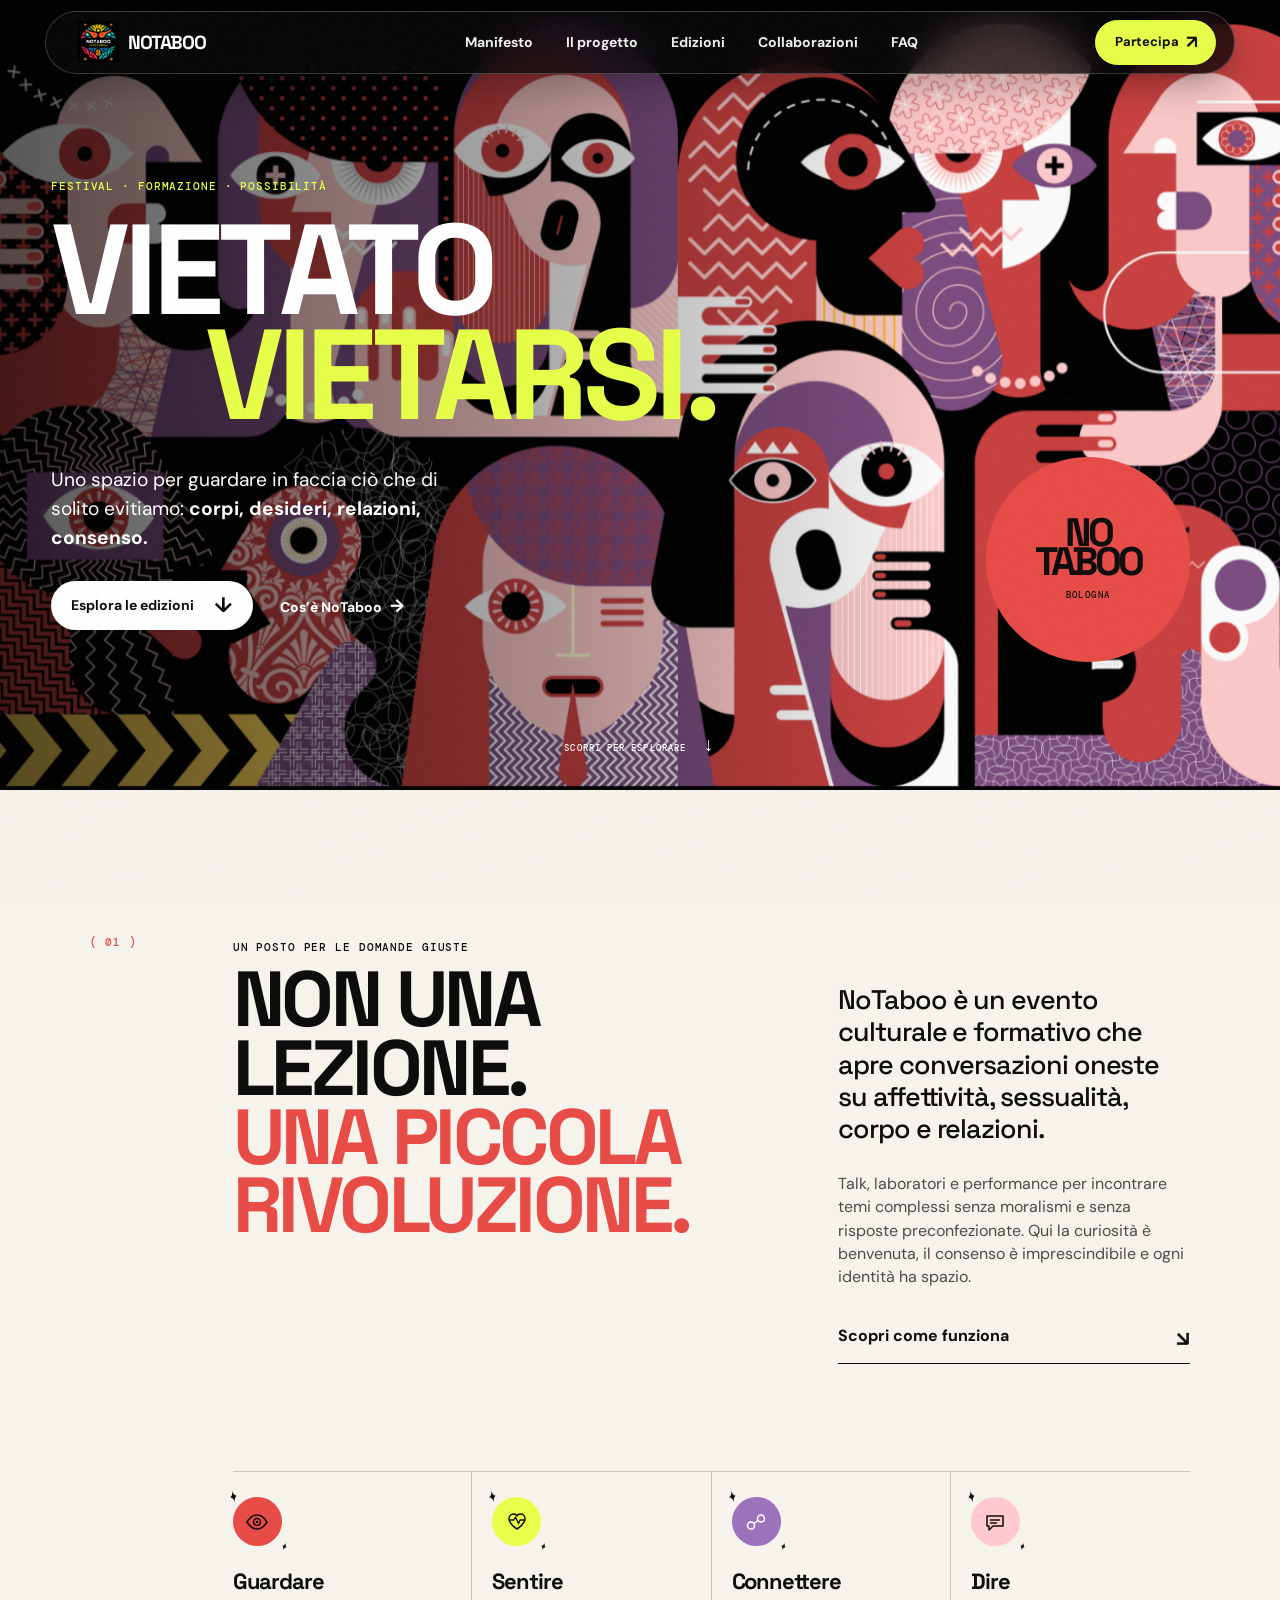
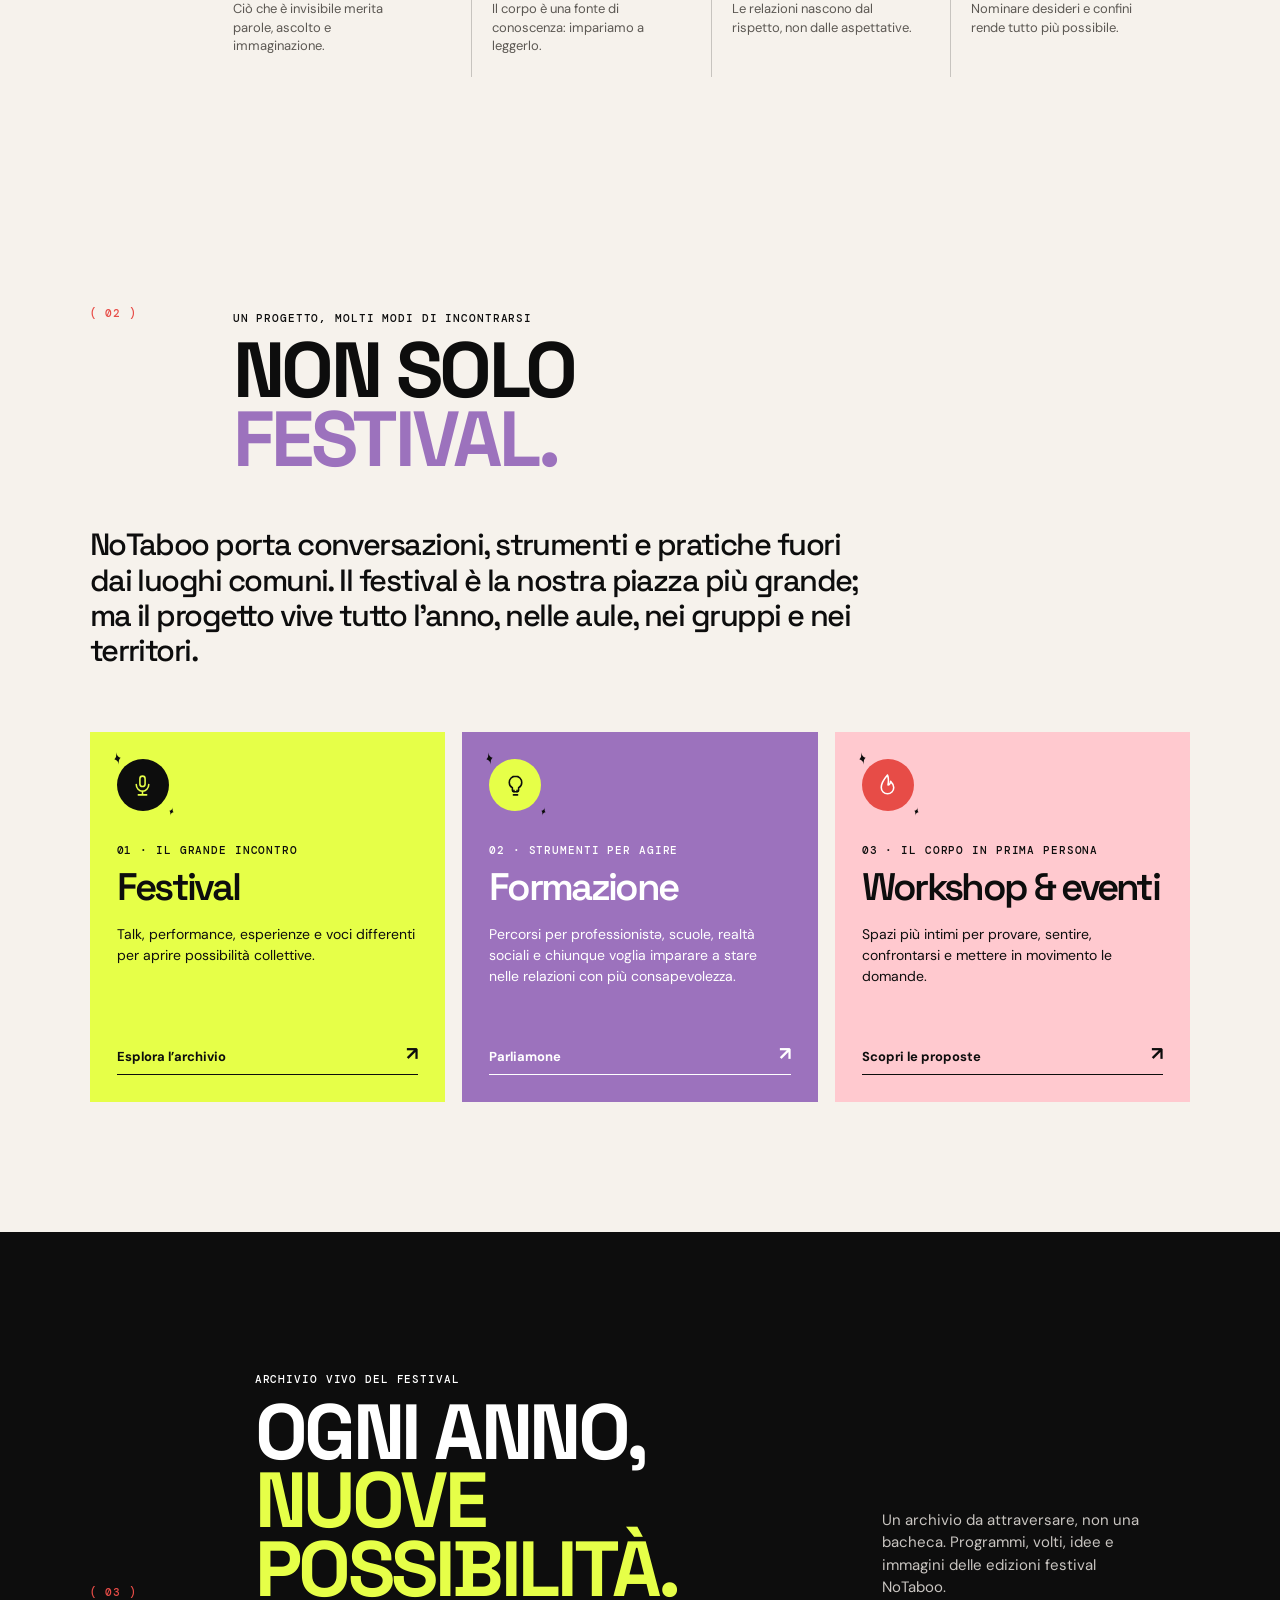
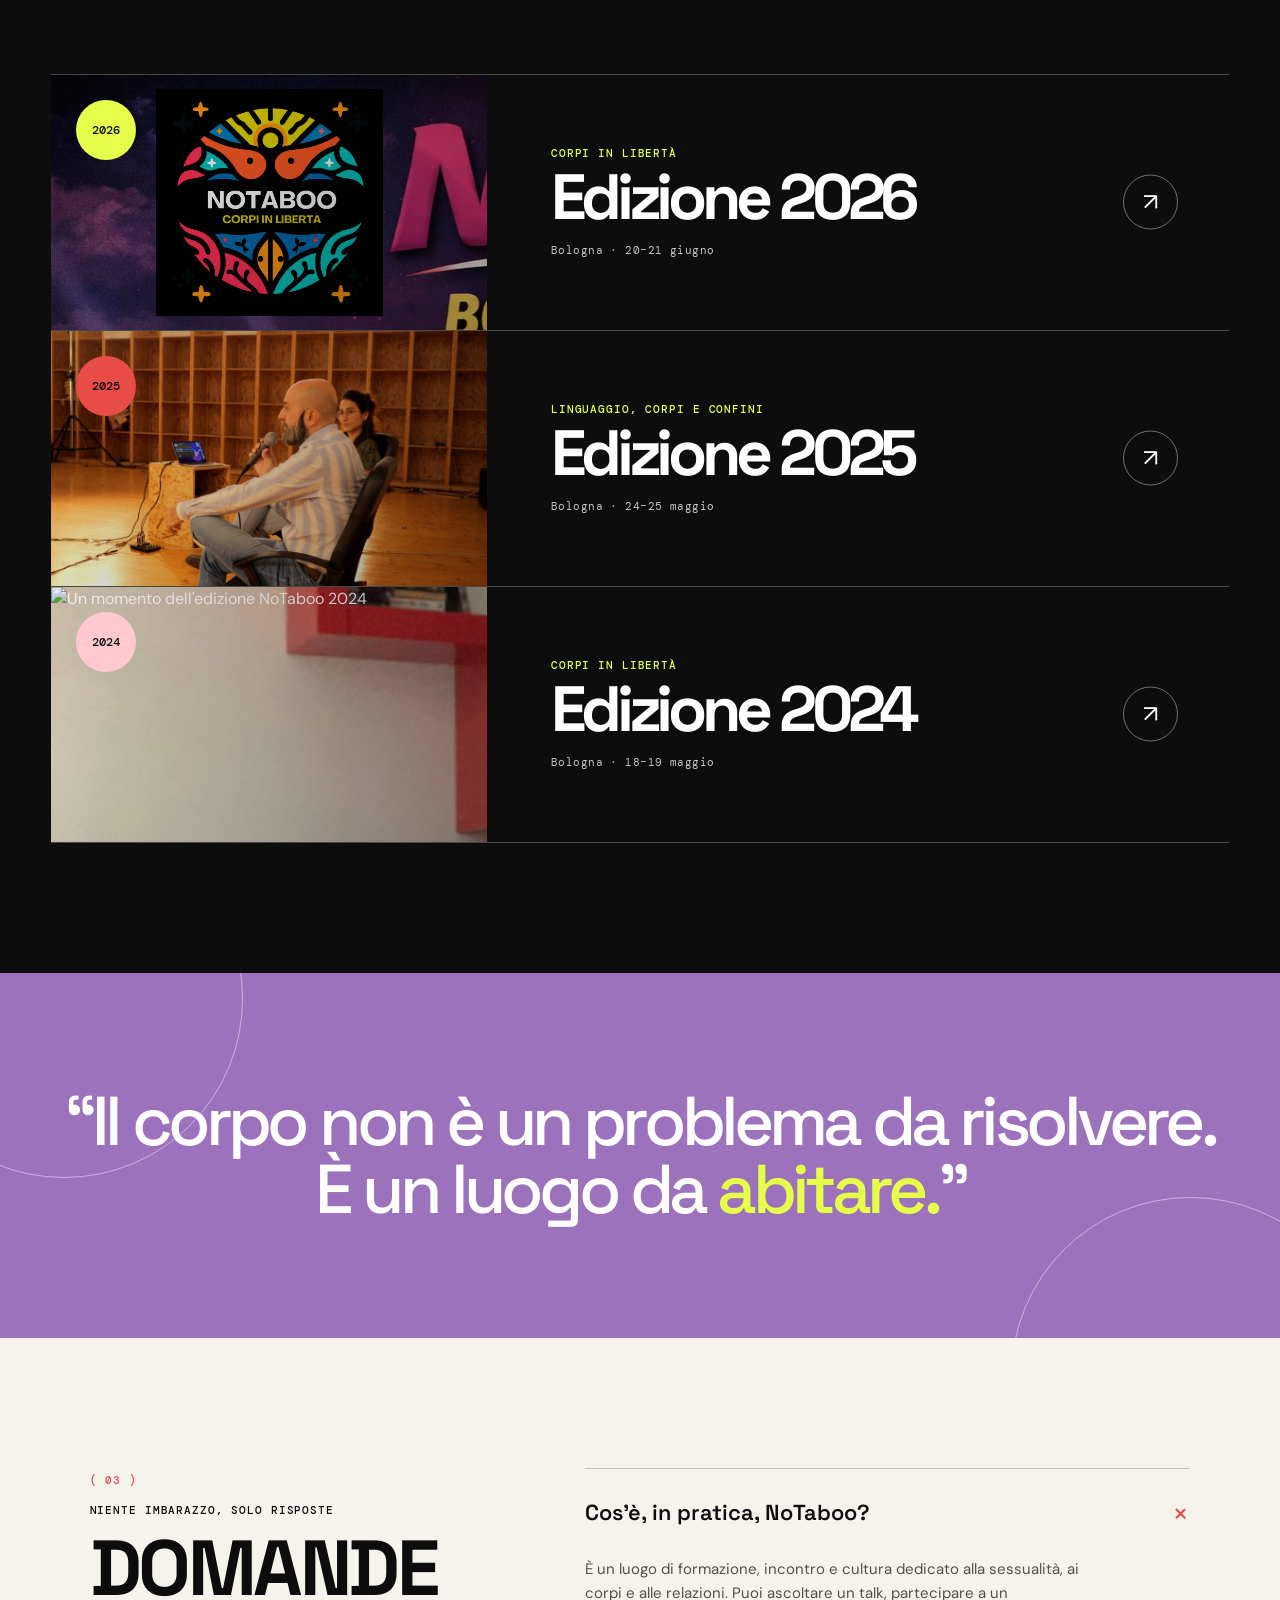
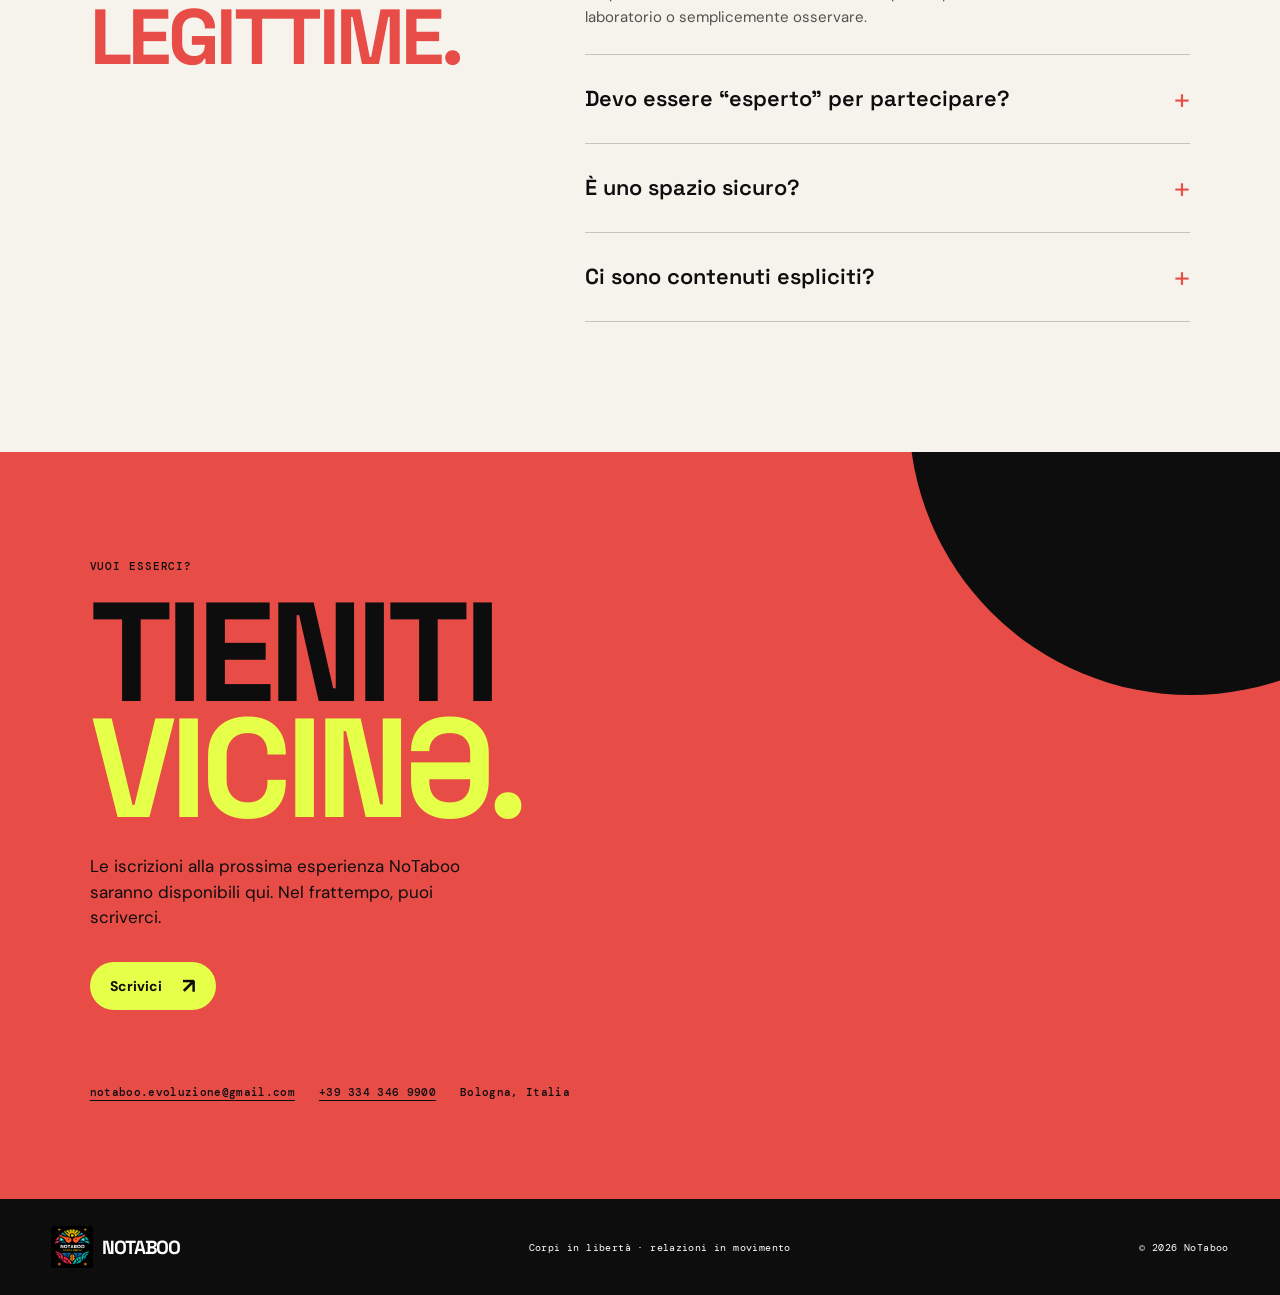
==== commit f3685d3a: "Sostituisce i simboli Unicode con icone SVG in stile bold/pop Le quattro icone dei valori (Guardare," ====
--- a/index.html
+++ b/index.html
@@ -77,10 +77,10 @@
           <a class="arrow-link" href="#domande">Scopri come funziona <span>↘</span></a>
         </div>
         <div class="values-grid" aria-label="I valori di NoTaboo">
-          <article><span class="value-icon icon-eye">◉</span><h3>Guardare</h3><p>Ciò che è invisibile merita parole, ascolto e immaginazione.</p></article>
-          <article><span class="value-icon icon-spark">✦</span><h3>Sentire</h3><p>Il corpo è una fonte di conoscenza: impariamo a leggerlo.</p></article>
-          <article><span class="value-icon icon-link">⌘</span><h3>Connettere</h3><p>Le relazioni nascono dal rispetto, non dalle aspettative.</p></article>
-          <article><span class="value-icon icon-voice">◌</span><h3>Dire</h3><p>Nominare desideri e confini rende tutto più possibile.</p></article>
+          <article><span class="value-icon icon-eye"><svg viewBox="0 0 48 48" aria-hidden="true"><path d="M4 24C10 14 18 10 24 10C30 10 38 14 44 24C38 34 30 38 24 38C18 38 10 34 4 24Z" stroke="currentColor" stroke-width="3" stroke-linejoin="round" fill="none"/><circle cx="24" cy="24" r="7" stroke="currentColor" stroke-width="3" fill="none"/><circle cx="24" cy="24" r="2.4" fill="currentColor"/></svg><i class="spark spark--a"></i><i class="spark spark--b"></i></span><h3>Guardare</h3><p>Ciò che è invisibile merita parole, ascolto e immaginazione.</p></article>
+          <article><span class="value-icon icon-spark"><svg viewBox="0 0 48 48" aria-hidden="true"><path d="M24 38C24 38 8 28 8 17.5C8 11.7 12.7 8 17.5 8C20.6 8 23 9.6 24 12C25 9.6 27.4 8 30.5 8C35.3 8 40 11.7 40 17.5C40 28 24 38 24 38Z" stroke="currentColor" stroke-width="3" stroke-linejoin="round" fill="none"/><path d="M11 20H18L21 14L27 27L30 20H37" stroke="currentColor" stroke-width="2.6" stroke-linecap="round" stroke-linejoin="round" fill="none"/></svg><i class="spark spark--a"></i><i class="spark spark--b"></i></span><h3>Sentire</h3><p>Il corpo è una fonte di conoscenza: impariamo a leggerlo.</p></article>
+          <article><span class="value-icon icon-link"><svg viewBox="0 0 48 48" aria-hidden="true"><circle cx="14" cy="31" r="7" stroke="currentColor" stroke-width="3" fill="none"/><circle cx="34" cy="17" r="7" stroke="currentColor" stroke-width="3" fill="none"/><path d="M20 27L28 21" stroke="currentColor" stroke-width="3" stroke-linecap="round"/></svg><i class="spark spark--a"></i><i class="spark spark--b"></i></span><h3>Connettere</h3><p>Le relazioni nascono dal rispetto, non dalle aspettative.</p></article>
+          <article><span class="value-icon icon-voice"><svg viewBox="0 0 48 48" aria-hidden="true"><path d="M8 12H40V32H20L12 40V32H8V12Z" stroke="currentColor" stroke-width="3" stroke-linejoin="round" stroke-linecap="round" fill="none"/><path d="M15 20H33M15 26H27" stroke="currentColor" stroke-width="3" stroke-linecap="round"/></svg><i class="spark spark--a"></i><i class="spark spark--b"></i></span><h3>Dire</h3><p>Nominare desideri e confini rende tutto più possibile.</p></article>
         </div>
       </section>
 
@@ -88,9 +88,9 @@
         <div class="project-heading"><p class="section-number">( 02 )</p><div><p class="eyebrow">Un progetto, molti modi di incontrarsi</p><h2 id="progetto-title">NON SOLO<br /><em>FESTIVAL.</em></h2></div></div>
         <p class="project-lede">NoTaboo porta conversazioni, strumenti e pratiche fuori dai luoghi comuni. Il festival è la nostra piazza più grande; ma il progetto vive tutto l’anno, nelle aule, nei gruppi e nei territori.</p>
         <div class="project-grid">
-          <article class="project-card project-card--festival"><span class="project-icon">✦</span><p class="eyebrow">01 · Il grande incontro</p><h3>Festival</h3><p>Talk, performance, esperienze e voci differenti per aprire possibilità collettive.</p><a href="#edizioni">Esplora l’archivio <span>↗</span></a></article>
-          <article class="project-card project-card--learning"><span class="project-icon">⌁</span><p class="eyebrow">02 · Strumenti per agire</p><h3>Formazione</h3><p>Percorsi per professionistə, scuole, realtà sociali e chiunque voglia imparare a stare nelle relazioni con più consapevolezza.</p><a href="mailto:notaboo.evoluzione@gmail.com?subject=Formazione%20NoTaboo">Parliamone <span>↗</span></a></article>
-          <article class="project-card project-card--workshop"><span class="project-icon">◌</span><p class="eyebrow">03 · Il corpo in prima persona</p><h3>Workshop & eventi</h3><p>Spazi più intimi per provare, sentire, confrontarsi e mettere in movimento le domande.</p><a href="mailto:notaboo.evoluzione@gmail.com?subject=Workshop%20NoTaboo">Scopri le proposte <span>↗</span></a></article>
+          <article class="project-card project-card--festival"><span class="project-icon"><svg viewBox="0 0 48 48" aria-hidden="true"><rect x="19" y="6" width="10" height="20" rx="5" stroke="currentColor" stroke-width="3" fill="none"/><path d="M12 22C12 29.2 17.4 35 24 35C30.6 35 36 29.2 36 22" stroke="currentColor" stroke-width="3" stroke-linecap="round" fill="none"/><path d="M24 35V42M16 42H32" stroke="currentColor" stroke-width="3" stroke-linecap="round"/></svg><i class="spark spark--a"></i><i class="spark spark--b"></i></span><p class="eyebrow">01 · Il grande incontro</p><h3>Festival</h3><p>Talk, performance, esperienze e voci differenti per aprire possibilità collettive.</p><a href="#edizioni">Esplora l’archivio <span>↗</span></a></article>
+          <article class="project-card project-card--learning"><span class="project-icon"><svg viewBox="0 0 48 48" aria-hidden="true"><path d="M24 6C17.4 6 12 11.4 12 18C12 22.4 14.4 26.2 18 28.2V33C18 34.7 19.3 36 21 36H27C28.7 36 30 34.7 30 33V28.2C33.6 26.2 36 22.4 36 18C36 11.4 30.6 6 24 6Z" stroke="currentColor" stroke-width="3" stroke-linejoin="round" fill="none"/><path d="M20 42H28M21 36V33M27 36V33" stroke="currentColor" stroke-width="3" stroke-linecap="round"/></svg><i class="spark spark--a"></i><i class="spark spark--b"></i></span><p class="eyebrow">02 · Strumenti per agire</p><h3>Formazione</h3><p>Percorsi per professionistə, scuole, realtà sociali e chiunque voglia imparare a stare nelle relazioni con più consapevolezza.</p><a href="mailto:notaboo.evoluzione@gmail.com?subject=Formazione%20NoTaboo">Parliamone <span>↗</span></a></article>
+          <article class="project-card project-card--workshop"><span class="project-icon"><svg viewBox="0 0 48 48" aria-hidden="true"><path d="M24 4C24 4 12 18 12 28C12 34.6 17.4 40 24 40C30.6 40 36 34.6 36 28C36 23 33 19 30 16C30 20 27 23 25 23C26 17 27 11 24 4Z" stroke="currentColor" stroke-width="3" stroke-linejoin="round" stroke-linecap="round" fill="none"/></svg><i class="spark spark--a"></i><i class="spark spark--b"></i></span><p class="eyebrow">03 · Il corpo in prima persona</p><h3>Workshop & eventi</h3><p>Spazi più intimi per provare, sentire, confrontarsi e mettere in movimento le domande.</p><a href="mailto:notaboo.evoluzione@gmail.com?subject=Workshop%20NoTaboo">Scopri le proposte <span>↗</span></a></article>
         </div>
       </section>
 
--- a/styles.css
+++ b/styles.css
@@ -1 +1,4 @@
-:root{--ink:#0d0d0d;--paper:#f6f2ec;--coral:#e74c47;--lilac:#9c72bd;--acid:#e6ff48;--pink:#ffc9cf;--line:rgba(13,13,13,.2);--space:"Space Grotesk",sans-serif;--sans:"DM Sans",sans-serif;--mono:"DM Mono",monospace}*{box-sizing:border-box}html{scroll-behavior:smooth;scroll-padding-top:96px}body{margin:0;background:var(--paper);color:var(--ink);font-family:var(--sans);font-size:16px;line-height:1.45}a{color:inherit;text-decoration:none}.reveal{opacity:0;transform:translateY(26px);transition:opacity .7s cubic-bezier(.16,.84,.44,1) var(--reveal-delay,0ms),transform .7s cubic-bezier(.16,.84,.44,1) var(--reveal-delay,0ms)}.reveal.is-visible{opacity:1;transform:translateY(0)}@media(prefers-reduced-motion:reduce){.reveal{transition:none;opacity:1;transform:none}.hero-art,.orb--one,.orb--two,.hero-stamp{animation:none}}.grain{background-image:url("data:image/svg+xml,%3Csvg viewBox='0 0 180 180' xmlns='http://www.w3.org/2000/svg'%3E%3Cfilter id='n'%3E%3CfeTurbulence type='fractalNoise' baseFrequency='.8' numOctaves='3' stitchTiles='stitch'/%3E%3C/filter%3E%3Crect width='100%25' height='100%25' filter='url(%23n)' opacity='.3'/%3E%3C/svg%3E");pointer-events:none;opacity:.08;position:fixed;inset:0;z-index:20}.site-header{align-items:center;display:flex;height:80px;justify-content:space-between;left:0;padding:0 4vw;position:fixed;right:0;top:0;z-index:10;color:#fff}.brand{align-items:center;display:inline-flex;font:700 19px/1 var(--space);letter-spacing:-.06em;gap:7px}.brand-mark{align-items:center;background:var(--acid);border-radius:50%;color:var(--ink);display:inline-flex;font:700 13px/1 var(--mono);height:29px;justify-content:center;letter-spacing:-.1em;width:29px}.desktop-nav{display:flex;gap:31px;font-size:14px}.desktop-nav a,.text-link{position:relative}.desktop-nav a:after,.text-link:after{background:currentColor;bottom:-4px;content:"";height:1px;left:0;position:absolute;transform:scaleX(0);transform-origin:right;transition:transform .3s;width:100%}.desktop-nav a:hover:after,.text-link:hover:after{transform:scaleX(1);transform-origin:left}.nav-cta{border:1px solid rgba(255,255,255,.55);border-radius:99px;font-weight:700;padding:10px 16px;font-size:13px}.nav-cta span{font-size:17px;margin-left:5px}.menu-button,.mobile-menu{display:none}.menu-button i{transition:transform .28s ease,opacity .28s ease}.hero{background:#070707;color:white;isolation:isolate;min-height:790px;overflow:hidden;position:relative}.hero:after{background:linear-gradient(90deg,rgba(0,0,0,.65) 0%,rgba(0,0,0,.3) 44%,transparent 73%);content:"";inset:0;position:absolute;z-index:-1}.hero-art{background-image:url("Edizione%202026/Grafica/Sito/header%20immagine.png");background-position:74% 52%;background-repeat:no-repeat;background-size:cover;inset:0;opacity:.98;position:absolute;z-index:-2;animation:art-breathe 12s ease-in-out infinite alternate}.hero-copy{max-width:720px;padding:180px 4vw 120px;position:relative}.eyebrow{font:500 11px/1.2 var(--mono);letter-spacing:.08em;text-transform:uppercase}.hero .eyebrow{color:var(--acid);margin:0 0 25px}.hero h1,.section-wrap h2,.contact-band h2{font:700 clamp(4.3rem,10vw,9.2rem)/.82 var(--space);letter-spacing:-.09em;margin:0;text-transform:uppercase}.hero h1 .line{display:block}.hero h1 .accent{color:var(--acid);margin-left:12vw}.hero-intro{font-size:clamp(1rem,1.5vw,1.28rem);line-height:1.5;max-width:420px;margin:38px 0 29px}.hero-actions{align-items:center;display:flex;gap:27px}.button{align-items:center;border-radius:99px;display:inline-flex;font-size:14px;font-weight:700;gap:20px;justify-content:space-between;padding:14px 20px;transition:transform .25s,background .25s}.button span{font-size:21px;line-height:.7;transition:transform .3s cubic-bezier(.16,.84,.44,1)}.button:hover{transform:translateY(-3px)}.button:hover span{transform:translate(3px,-2px)}.button--light{background:white;color:var(--ink)}.text-link{font-weight:700;font-size:14px}.text-link span{font-size:18px;margin-left:5px;transition:transform .3s cubic-bezier(.16,.84,.44,1);display:inline-block}.text-link:hover span{transform:translateX(3px)}.hero-stamp{align-items:center;animation:stamp-breathe 7s ease-in-out infinite;background:var(--coral);border-radius:50%;bottom:10vw;color:var(--ink);display:flex;flex-direction:column;font:700 clamp(1.6rem,3.1vw,3.5rem)/.73 var(--space);height:clamp(120px,16vw,220px);justify-content:center;letter-spacing:-.1em;position:absolute;right:7vw;width:clamp(120px,16vw,220px);z-index:2}@keyframes stamp-breathe{0%,100%{transform:rotate(10deg) scale(1)}50%{transform:rotate(13.5deg) scale(1.035)}}.hero-stamp small{font:500 9px var(--mono);letter-spacing:.15em;margin-top:12px}.scroll-cue{bottom:33px;font:500 9px var(--mono);left:50%;letter-spacing:.12em;margin:0;position:absolute;text-align:center;transform:translateX(-50%);z-index:2}.scroll-cue span{font-size:19px;margin-left:11px}.section-wrap{margin:auto;max-width:1440px;padding-left:7vw;padding-right:7vw}.manifesto{padding-bottom:120px;padding-top:140px;position:relative;display:grid;grid-template-columns:10% 52% 32%;gap:3%}.section-number{color:var(--coral);font:500 11px var(--mono);letter-spacing:.08em;margin:5px 0}.manifesto h2,.editions h2,.faq h2{font-size:clamp(3rem,6.1vw,6.4rem);line-height:.88}.section-wrap h2 em{color:var(--coral);font-style:normal}.manifesto-body{padding-top:54px}.large-copy{font:500 clamp(1.35rem,2.1vw,2rem)/1.2 var(--space);letter-spacing:-.04em;margin:0 0 27px}.manifesto-body p:not(.large-copy){color:#4f4c48;max-width:390px}.arrow-link{border-bottom:1px solid var(--ink);display:inline-flex;font-weight:700;justify-content:space-between;margin-top:20px;padding-bottom:8px;width:100%}.arrow-link span{font-size:21px;transition:transform .3s cubic-bezier(.16,.84,.44,1)}.arrow-link:hover span{transform:translate(4px,4px)}.values-grid{border-top:1px solid var(--line);display:grid;grid-column:2 / 4;grid-template-columns:repeat(4,1fr);margin-top:86px}.values-grid article{border-right:1px solid var(--line);min-height:205px;padding:25px 20px 15px}.values-grid article:first-child{padding-left:0}.values-grid article:last-child{border:0}.value-icon{align-items:center;background:var(--coral);border-radius:50%;display:flex;font:500 26px var(--space);height:49px;justify-content:center;transition:transform .35s cubic-bezier(.16,.84,.44,1);width:49px}.values-grid article:hover .value-icon{transform:rotate(14deg) scale(1.1)}.icon-spark{background:var(--acid)}.icon-link{background:var(--lilac);color:white}.icon-voice{background:var(--pink)}.values-grid h3{font:700 22px var(--space);letter-spacing:-.05em;margin:21px 0 5px}.values-grid p{color:#5c5853;font-size:13px;line-height:1.4;margin:0;max-width:180px}.editions{background:var(--ink);color:white;padding:130px 0}.editions-head{display:grid;grid-template-columns:10% 52% 28%;gap:5%;align-items:end;margin-bottom:70px}.editions-head h2 em{color:var(--acid)}.editions-head>p:last-child{color:#c9c5c1;font-size:15px;line-height:1.5;margin-bottom:5px;max-width:270px}.edition-list{border-top:1px solid rgba(255,255,255,.24);margin:0 4vw}.edition-card{align-items:stretch;border-bottom:1px solid rgba(255,255,255,.24);display:grid;grid-template-columns:37% 63%;min-height:255px;position:relative;transition:background .35s}.edition-card:hover{background:#191919}.edition-card__image{min-height:255px;overflow:hidden;position:relative}.edition-card__image:after{background:linear-gradient(120deg,rgba(0,0,0,.05),rgba(0,0,0,.38));content:"";inset:0;position:absolute}.image-2026{background:url("Edizione%202026/Grafica/Sito/copertina%20programma.png") center/cover}.image-2025{background:url("Foto%20NOTABOO/Ridimensionate/notaboo%20016.JPG") center/cover}.image-2024{background:url("Foto%20NOTABOO/Ridimensionate/Ragazzi%20STAGE.jpeg") center/cover}.date-chip{background:var(--acid);border-radius:50%;color:var(--ink);font:500 12px var(--mono);height:60px;left:25px;position:absolute;top:25px;display:flex;align-items:center;justify-content:center;width:60px;z-index:1}.edition-card--2025 .date-chip{background:var(--coral)}.edition-card--2024 .date-chip{background:var(--pink)}.edition-card__content{align-self:stretch;display:flex;flex-direction:column;justify-content:center;padding:30px 9vw 30px 5vw;position:relative}.edition-card__content .eyebrow{color:var(--acid);margin:0 0 11px}.edition-card h3{font:700 clamp(2.7rem,5vw,5.8rem)/.84 var(--space);letter-spacing:-.08em;margin:0}.edition-meta{color:#c9c5c1;font:400 11px var(--mono);letter-spacing:.04em;margin:18px 0 0}.card-arrow{align-items:center;border:1px solid rgba(255,255,255,.4);border-radius:50%;display:flex;font-size:24px;height:55px;justify-content:center;position:absolute;right:4vw;top:50%;transform:translateY(-50%);transition:all .25s;width:55px}.edition-card:hover .card-arrow{background:var(--acid);border-color:var(--acid);color:var(--ink);transform:translateY(-50%) rotate(45deg)}.quote-band{background:var(--lilac);color:#fff;overflow:hidden;padding:115px 5vw;position:relative;text-align:center}.quote-band p{font:500 clamp(2.4rem,5.4vw,6rem)/.98 var(--space);letter-spacing:-.07em;margin:0;position:relative;z-index:1}.quote-band p span{color:var(--acid)}.orb{border:1px solid rgba(255,255,255,.45);border-radius:50%;height:28vw;position:absolute;width:28vw}.orb--one{animation:orb-float 14s ease-in-out infinite;left:-9vw;top:-12vw}.orb--two{animation:orb-float 18s ease-in-out infinite reverse;bottom:-17vw;right:-7vw}@keyframes orb-float{0%,100%{transform:translate(0,0) scale(1)}50%{transform:translate(1.4vw,1.8vw) scale(1.04)}}.faq{display:grid;gap:10%;grid-template-columns:35% 55%;padding-bottom:130px;padding-top:130px}.faq .eyebrow{margin:17px 0}.accordion{border-top:1px solid var(--line)}details{border-bottom:1px solid var(--line);padding:0}summary{align-items:center;cursor:pointer;display:flex;font:600 clamp(1.2rem,1.7vw,1.6rem)/1.2 var(--space);gap:20px;justify-content:space-between;list-style:none;padding:25px 0}summary::-webkit-details-marker{display:none}summary span{color:var(--coral);font:400 29px var(--sans);transition:transform .2s}details[open] summary span{transform:rotate(45deg)}details p{color:#54504b;font-size:15px;line-height:1.6;margin:0;max-width:550px;padding:0 50px 25px 0;animation:faq-fade .45s cubic-bezier(.16,.84,.44,1)}summary{transition:color .25s ease}details:hover summary,summary:focus-visible{color:var(--coral)}@keyframes faq-fade{from{opacity:0;transform:translateY(-8px)}to{opacity:1;transform:translateY(0)}}.contact-band{background:var(--coral);overflow:hidden;position:relative}.contact-band:after{background:var(--ink);border-radius:50%;content:"";height:44vw;position:absolute;right:-15vw;top:-25vw;width:44vw}.contact-content{color:var(--ink);padding-bottom:100px;padding-top:108px;position:relative;z-index:1}.contact-content .eyebrow{margin:0 0 22px}.contact-content h2{font-size:clamp(5rem,11vw,11rem)}.contact-content h2 span{color:var(--acid)}.contact-content>p:not(.eyebrow){font-size:17px;line-height:1.5;max-width:410px;margin:28px 0}.button--acid{background:var(--acid);margin-top:3px}.contact-details{display:flex;gap:24px;margin-top:75px;font:500 11px var(--mono);letter-spacing:.03em}.contact-details a{text-decoration:underline;text-underline-offset:4px}.site-footer{align-items:center;background:var(--ink);color:white;display:flex;justify-content:space-between;padding:27px 4vw}.site-footer p{font:400 10px var(--mono);letter-spacing:.04em;margin:0}.site-footer .brand-mark{background:var(--coral)}@keyframes art-breathe{to{transform:scale(1.035)}}@media(max-width:760px){.site-header{height:69px;padding:0 23px}.desktop-nav,.nav-cta{display:none}.menu-button{background:transparent;border:0;display:flex;flex-direction:column;gap:6px;padding:8px}.menu-button i{background:white;display:block;height:2px;width:23px}.menu-button[aria-expanded="true"] i:first-child{transform:translateY(4px) rotate(45deg)}.menu-button[aria-expanded="true"] i:last-child{transform:translateY(-4px) rotate(-45deg)}.mobile-menu{background:var(--ink);color:white;display:flex;flex-direction:column;gap:23px;left:0;opacity:0;padding:30px 24px;pointer-events:none;position:fixed;right:0;top:68px;transform:translateY(-14px);transition:opacity .32s cubic-bezier(.16,.84,.44,1),transform .32s cubic-bezier(.16,.84,.44,1),visibility .32s;visibility:hidden;z-index:9}.mobile-menu.is-open{opacity:1;pointer-events:auto;transform:translateY(0);visibility:visible}.mobile-menu a{font:600 26px var(--space);letter-spacing:-.05em}.hero{min-height:710px}.hero:after{background:linear-gradient(0deg,rgba(0,0,0,.75),rgba(0,0,0,.05))}.hero-art{background-position:65% 50%;opacity:.88}.hero-copy{padding:145px 23px 105px}.hero h1{font-size:clamp(4.1rem,17vw,6.5rem)}.hero h1 .accent{margin-left:10vw}.hero-intro{font-size:16px;margin-top:30px;max-width:330px}.hero-actions{align-items:flex-start;flex-direction:column;gap:22px}.hero-stamp{bottom:50px;right:24px}.scroll-cue{display:none}.section-wrap{padding-left:23px;padding-right:23px}.manifesto{display:block;padding-bottom:70px;padding-top:82px}.section-number{margin-bottom:32px}.manifesto h2,.editions h2,.faq h2{font-size:clamp(3.1rem,14vw,4.4rem)}.manifesto-body{padding-top:36px}.values-grid{display:grid;grid-template-columns:repeat(2,1fr);margin-top:55px}.values-grid article{min-height:189px;padding:22px 15px}.values-grid article:nth-child(2){border-right:0}.values-grid article:nth-child(3){padding-left:0}.values-grid article:first-child{padding-left:0}.values-grid h3{font-size:20px}.editions{padding:82px 0}.editions-head{display:block;margin-bottom:43px}.editions-head .section-number{margin-bottom:28px}.editions-head>p:last-child{margin:27px 0 0}.edition-list{margin:0 23px}.edition-card{display:block;min-height:0}.edition-card__image{min-height:195px}.edition-card__content{min-height:185px;padding:25px 19px}.edition-card h3{font-size:clamp(2.9rem,14vw,4rem)}.card-arrow{bottom:24px;right:18px;top:auto;transform:none}.edition-card:hover .card-arrow{transform:rotate(45deg)}.quote-band{padding:80px 23px}.faq{display:block;padding-bottom:80px;padding-top:80px}.faq .eyebrow{margin-top:12px}.accordion{margin-top:42px}summary{font-size:20px;padding:22px 0}details p{padding-right:0}.contact-content{padding-bottom:75px;padding-top:75px}.contact-content h2{font-size:clamp(4.7rem,21vw,6.4rem)}.contact-details{flex-direction:column;gap:10px;margin-top:57px}.contact-band:after{height:100vw;right:-49vw;top:-16vw;width:100vw}.site-footer{align-items:flex-start;flex-direction:column;gap:17px;padding:25px 23px}.site-footer p:nth-of-type(1){display:none}}
+:root{--ink:#0d0d0d;--paper:#f6f2ec;--coral:#e74c47;--lilac:#9c72bd;--acid:#e6ff48;--pink:#ffc9cf;--line:rgba(13,13,13,.2);--space:"Space Grotesk",sans-serif;--sans:"DM Sans",sans-serif;--mono:"DM Mono",monospace}*{box-sizing:border-box}html{scroll-behavior:smooth;scroll-padding-top:96px}body{margin:0;background:var(--paper);color:var(--ink);font-family:var(--sans);font-size:16px;line-height:1.45}a{color:inherit;text-decoration:none}.reveal{opacity:0;transform:translateY(26px);transition:opacity .7s cubic-bezier(.16,.84,.44,1) var(--reveal-delay,0ms),transform .7s cubic-bezier(.16,.84,.44,1) var(--reveal-delay,0ms)}.reveal.is-visible{opacity:1;transform:translateY(0)}@media(prefers-reduced-motion:reduce){.reveal{transition:none;opacity:1;transform:none}.hero-art,.orb--one,.orb--two,.hero-stamp{animation:none}}.grain{background-image:url("data:image/svg+xml,%3Csvg viewBox='0 0 180 180' xmlns='http://www.w3.org/2000/svg'%3E%3Cfilter id='n'%3E%3CfeTurbulence type='fractalNoise' baseFrequency='.8' numOctaves='3' stitchTiles='stitch'/%3E%3C/filter%3E%3Crect width='100%25' height='100%25' filter='url(%23n)' opacity='.3'/%3E%3C/svg%3E");pointer-events:none;opacity:.08;position:fixed;inset:0;z-index:20}.site-header{align-items:center;display:flex;height:80px;justify-content:space-between;left:0;padding:0 4vw;position:fixed;right:0;top:0;z-index:10;color:#fff}.brand{align-items:center;display:inline-flex;font:700 19px/1 var(--space);letter-spacing:-.06em;gap:7px}.brand-mark{align-items:center;background:var(--acid);border-radius:50%;color:var(--ink);display:inline-flex;font:700 13px/1 var(--mono);height:29px;justify-content:center;letter-spacing:-.1em;width:29px}.desktop-nav{display:flex;gap:31px;font-size:14px}.desktop-nav a,.text-link{position:relative}.desktop-nav a:after,.text-link:after{background:currentColor;bottom:-4px;content:"";height:1px;left:0;position:absolute;transform:scaleX(0);transform-origin:right;transition:transform .3s;width:100%}.desktop-nav a:hover:after,.text-link:hover:after{transform:scaleX(1);transform-origin:left}.nav-cta{border:1px solid rgba(255,255,255,.55);border-radius:99px;font-weight:700;padding:10px 16px;font-size:13px}.nav-cta span{font-size:17px;margin-left:5px}.menu-button,.mobile-menu{display:none}.menu-button i{transition:transform .28s ease,opacity .28s ease}.hero{background:#070707;color:white;isolation:isolate;min-height:790px;overflow:hidden;position:relative}.hero:after{background:linear-gradient(90deg,rgba(0,0,0,.65) 0%,rgba(0,0,0,.3) 44%,transparent 73%);content:"";inset:0;position:absolute;z-index:-1}.hero-art{background-image:url("Edizione%202026/Grafica/Sito/header%20immagine.png");background-position:74% 52%;background-repeat:no-repeat;background-size:cover;inset:0;opacity:.98;position:absolute;z-index:-2;animation:art-breathe 12s ease-in-out infinite alternate}.hero-copy{max-width:720px;padding:180px 4vw 120px;position:relative}.eyebrow{font:500 11px/1.2 var(--mono);letter-spacing:.08em;text-transform:uppercase}.hero .eyebrow{color:var(--acid);margin:0 0 25px}.hero h1,.section-wrap h2,.contact-band h2{font:700 clamp(4.3rem,10vw,9.2rem)/.82 var(--space);letter-spacing:-.09em;margin:0;text-transform:uppercase}.hero h1 .line{display:block}.hero h1 .accent{color:var(--acid);margin-left:12vw}.hero-intro{font-size:clamp(1rem,1.5vw,1.28rem);line-height:1.5;max-width:420px;margin:38px 0 29px}.hero-actions{align-items:center;display:flex;gap:27px}.button{align-items:center;border-radius:99px;display:inline-flex;font-size:14px;font-weight:700;gap:20px;justify-content:space-between;padding:14px 20px;transition:transform .25s,background .25s}.button span{font-size:21px;line-height:.7;transition:transform .3s cubic-bezier(.16,.84,.44,1)}.button:hover{transform:translateY(-3px)}.button:hover span{transform:translate(3px,-2px)}.button--light{background:white;color:var(--ink)}.text-link{font-weight:700;font-size:14px}.text-link span{font-size:18px;margin-left:5px;transition:transform .3s cubic-bezier(.16,.84,.44,1);display:inline-block}.text-link:hover span{transform:translateX(3px)}.hero-stamp{align-items:center;animation:stamp-breathe 7s ease-in-out infinite;background:var(--coral);border-radius:50%;bottom:10vw;color:var(--ink);display:flex;flex-direction:column;font:700 clamp(1.6rem,3.1vw,3.5rem)/.73 var(--space);height:clamp(120px,16vw,220px);justify-content:center;letter-spacing:-.1em;position:absolute;right:7vw;width:clamp(120px,16vw,220px);z-index:2}@keyframes stamp-breathe{0%,100%{transform:rotate(10deg) scale(1)}50%{transform:rotate(13.5deg) scale(1.035)}}.hero-stamp small{font:500 9px var(--mono);letter-spacing:.15em;margin-top:12px}.scroll-cue{bottom:33px;font:500 9px var(--mono);left:50%;letter-spacing:.12em;margin:0;position:absolute;text-align:center;transform:translateX(-50%);z-index:2}.scroll-cue span{font-size:19px;margin-left:11px}.section-wrap{margin:auto;max-width:1440px;padding-left:7vw;padding-right:7vw}.manifesto{padding-bottom:120px;padding-top:140px;position:relative;display:grid;grid-template-columns:10% 52% 32%;gap:3%}.section-number{color:var(--coral);font:500 11px var(--mono);letter-spacing:.08em;margin:5px 0}.manifesto h2,.editions h2,.faq h2{font-size:clamp(3rem,6.1vw,6.4rem);line-height:.88}.section-wrap h2 em{color:var(--coral);font-style:normal}.manifesto-body{padding-top:54px}.large-copy{font:500 clamp(1.35rem,2.1vw,2rem)/1.2 var(--space);letter-spacing:-.04em;margin:0 0 27px}.manifesto-body p:not(.large-copy){color:#4f4c48;max-width:390px}.arrow-link{border-bottom:1px solid var(--ink);display:inline-flex;font-weight:700;justify-content:space-between;margin-top:20px;padding-bottom:8px;width:100%}.arrow-link span{font-size:21px;transition:transform .3s cubic-bezier(.16,.84,.44,1)}.arrow-link:hover span{transform:translate(4px,4px)}.values-grid{border-top:1px solid var(--line);display:grid;grid-column:2 / 4;grid-template-columns:repeat(4,1fr);margin-top:86px}.values-grid article{border-right:1px solid var(--line);min-height:205px;padding:25px 20px 15px}.values-grid article:first-child{padding-left:0}.values-grid article:last-child{border:0}.value-icon{align-items:center;background:var(--coral);border-radius:50%;color:var(--ink);display:flex;height:49px;justify-content:center;position:relative;transition:transform .35s cubic-bezier(.16,.84,.44,1);width:49px}.value-icon svg{height:24px;width:24px}.values-grid article:hover .value-icon{transform:rotate(14deg) scale(1.1)}
+.spark{background:url("data:image/svg+xml,%3Csvg xmlns='http://www.w3.org/2000/svg' viewBox='0 0 24 24'%3E%3Cpath d='M12 0C12 6 14 10 18 12C14 14 12 18 12 24C12 18 10 14 6 12C10 10 12 6 12 0Z' fill='%230d0d0d'/%3E%3C/svg%3E") no-repeat center/contain;height:13px;pointer-events:none;position:absolute;width:13px}
+.spark--a{left:-6px;top:-7px;transform:rotate(-14deg)}
+.spark--b{bottom:-5px;height:9px;right:-7px;transform:rotate(20deg);width:9px}.icon-spark{background:var(--acid)}.icon-link{background:var(--lilac);color:white}.icon-voice{background:var(--pink)}.values-grid h3{font:700 22px var(--space);letter-spacing:-.05em;margin:21px 0 5px}.values-grid p{color:#5c5853;font-size:13px;line-height:1.4;margin:0;max-width:180px}.editions{background:var(--ink);color:white;padding:130px 0}.editions-head{display:grid;grid-template-columns:10% 52% 28%;gap:5%;align-items:end;margin-bottom:70px}.editions-head h2 em{color:var(--acid)}.editions-head>p:last-child{color:#c9c5c1;font-size:15px;line-height:1.5;margin-bottom:5px;max-width:270px}.edition-list{border-top:1px solid rgba(255,255,255,.24);margin:0 4vw}.edition-card{align-items:stretch;border-bottom:1px solid rgba(255,255,255,.24);display:grid;grid-template-columns:37% 63%;min-height:255px;position:relative;transition:background .35s}.edition-card:hover{background:#191919}.edition-card__image{min-height:255px;overflow:hidden;position:relative}.edition-card__image:after{background:linear-gradient(120deg,rgba(0,0,0,.05),rgba(0,0,0,.38));content:"";inset:0;position:absolute}.image-2026{background:url("Edizione%202026/Grafica/Sito/copertina%20programma.png") center/cover}.image-2025{background:url("Foto%20NOTABOO/Ridimensionate/notaboo%20016.JPG") center/cover}.image-2024{background:url("Foto%20NOTABOO/Ridimensionate/Ragazzi%20STAGE.jpeg") center/cover}.date-chip{background:var(--acid);border-radius:50%;color:var(--ink);font:500 12px var(--mono);height:60px;left:25px;position:absolute;top:25px;display:flex;align-items:center;justify-content:center;width:60px;z-index:1}.edition-card--2025 .date-chip{background:var(--coral)}.edition-card--2024 .date-chip{background:var(--pink)}.edition-card__content{align-self:stretch;display:flex;flex-direction:column;justify-content:center;padding:30px 9vw 30px 5vw;position:relative}.edition-card__content .eyebrow{color:var(--acid);margin:0 0 11px}.edition-card h3{font:700 clamp(2.7rem,5vw,5.8rem)/.84 var(--space);letter-spacing:-.08em;margin:0}.edition-meta{color:#c9c5c1;font:400 11px var(--mono);letter-spacing:.04em;margin:18px 0 0}.card-arrow{align-items:center;border:1px solid rgba(255,255,255,.4);border-radius:50%;display:flex;font-size:24px;height:55px;justify-content:center;position:absolute;right:4vw;top:50%;transform:translateY(-50%);transition:all .25s;width:55px}.edition-card:hover .card-arrow{background:var(--acid);border-color:var(--acid);color:var(--ink);transform:translateY(-50%) rotate(45deg)}.quote-band{background:var(--lilac);color:#fff;overflow:hidden;padding:115px 5vw;position:relative;text-align:center}.quote-band p{font:500 clamp(2.4rem,5.4vw,6rem)/.98 var(--space);letter-spacing:-.07em;margin:0;position:relative;z-index:1}.quote-band p span{color:var(--acid)}.orb{border:1px solid rgba(255,255,255,.45);border-radius:50%;height:28vw;position:absolute;width:28vw}.orb--one{animation:orb-float 14s ease-in-out infinite;left:-9vw;top:-12vw}.orb--two{animation:orb-float 18s ease-in-out infinite reverse;bottom:-17vw;right:-7vw}@keyframes orb-float{0%,100%{transform:translate(0,0) scale(1)}50%{transform:translate(1.4vw,1.8vw) scale(1.04)}}.faq{display:grid;gap:10%;grid-template-columns:35% 55%;padding-bottom:130px;padding-top:130px}.faq .eyebrow{margin:17px 0}.accordion{border-top:1px solid var(--line)}details{border-bottom:1px solid var(--line);padding:0}summary{align-items:center;cursor:pointer;display:flex;font:600 clamp(1.2rem,1.7vw,1.6rem)/1.2 var(--space);gap:20px;justify-content:space-between;list-style:none;padding:25px 0}summary::-webkit-details-marker{display:none}summary span{color:var(--coral);font:400 29px var(--sans);transition:transform .2s}details[open] summary span{transform:rotate(45deg)}details p{color:#54504b;font-size:15px;line-height:1.6;margin:0;max-width:550px;padding:0 50px 25px 0;animation:faq-fade .45s cubic-bezier(.16,.84,.44,1)}summary{transition:color .25s ease}details:hover summary,summary:focus-visible{color:var(--coral)}@keyframes faq-fade{from{opacity:0;transform:translateY(-8px)}to{opacity:1;transform:translateY(0)}}.contact-band{background:var(--coral);overflow:hidden;position:relative}.contact-band:after{background:var(--ink);border-radius:50%;content:"";height:44vw;position:absolute;right:-15vw;top:-25vw;width:44vw}.contact-content{color:var(--ink);padding-bottom:100px;padding-top:108px;position:relative;z-index:1}.contact-content .eyebrow{margin:0 0 22px}.contact-content h2{font-size:clamp(5rem,11vw,11rem)}.contact-content h2 span{color:var(--acid)}.contact-content>p:not(.eyebrow){font-size:17px;line-height:1.5;max-width:410px;margin:28px 0}.button--acid{background:var(--acid);margin-top:3px}.contact-details{display:flex;gap:24px;margin-top:75px;font:500 11px var(--mono);letter-spacing:.03em}.contact-details a{text-decoration:underline;text-underline-offset:4px}.site-footer{align-items:center;background:var(--ink);color:white;display:flex;justify-content:space-between;padding:27px 4vw}.site-footer p{font:400 10px var(--mono);letter-spacing:.04em;margin:0}.site-footer .brand-mark{background:var(--coral)}@keyframes art-breathe{to{transform:scale(1.035)}}@media(max-width:760px){.site-header{height:69px;padding:0 23px}.desktop-nav,.nav-cta{display:none}.menu-button{background:transparent;border:0;display:flex;flex-direction:column;gap:6px;padding:8px}.menu-button i{background:white;display:block;height:2px;width:23px}.menu-button[aria-expanded="true"] i:first-child{transform:translateY(4px) rotate(45deg)}.menu-button[aria-expanded="true"] i:last-child{transform:translateY(-4px) rotate(-45deg)}.mobile-menu{background:var(--ink);color:white;display:flex;flex-direction:column;gap:23px;left:0;opacity:0;padding:30px 24px;pointer-events:none;position:fixed;right:0;top:68px;transform:translateY(-14px);transition:opacity .32s cubic-bezier(.16,.84,.44,1),transform .32s cubic-bezier(.16,.84,.44,1),visibility .32s;visibility:hidden;z-index:9}.mobile-menu.is-open{opacity:1;pointer-events:auto;transform:translateY(0);visibility:visible}.mobile-menu a{font:600 26px var(--space);letter-spacing:-.05em}.hero{min-height:710px}.hero:after{background:linear-gradient(0deg,rgba(0,0,0,.75),rgba(0,0,0,.05))}.hero-art{background-position:65% 50%;opacity:.88}.hero-copy{padding:145px 23px 105px}.hero h1{font-size:clamp(4.1rem,17vw,6.5rem)}.hero h1 .accent{margin-left:10vw}.hero-intro{font-size:16px;margin-top:30px;max-width:330px}.hero-actions{align-items:flex-start;flex-direction:column;gap:22px}.hero-stamp{bottom:50px;right:24px}.scroll-cue{display:none}.section-wrap{padding-left:23px;padding-right:23px}.manifesto{display:block;padding-bottom:70px;padding-top:82px}.section-number{margin-bottom:32px}.manifesto h2,.editions h2,.faq h2{font-size:clamp(3.1rem,14vw,4.4rem)}.manifesto-body{padding-top:36px}.values-grid{display:grid;grid-template-columns:repeat(2,1fr);margin-top:55px}.values-grid article{min-height:189px;padding:22px 15px}.values-grid article:nth-child(2){border-right:0}.values-grid article:nth-child(3){padding-left:0}.values-grid article:first-child{padding-left:0}.values-grid h3{font-size:20px}.editions{padding:82px 0}.editions-head{display:block;margin-bottom:43px}.editions-head .section-number{margin-bottom:28px}.editions-head>p:last-child{margin:27px 0 0}.edition-list{margin:0 23px}.edition-card{display:block;min-height:0}.edition-card__image{min-height:195px}.edition-card__content{min-height:185px;padding:25px 19px}.edition-card h3{font-size:clamp(2.9rem,14vw,4rem)}.card-arrow{bottom:24px;right:18px;top:auto;transform:none}.edition-card:hover .card-arrow{transform:rotate(45deg)}.quote-band{padding:80px 23px}.faq{display:block;padding-bottom:80px;padding-top:80px}.faq .eyebrow{margin-top:12px}.accordion{margin-top:42px}summary{font-size:20px;padding:22px 0}details p{padding-right:0}.contact-content{padding-bottom:75px;padding-top:75px}.contact-content h2{font-size:clamp(4.7rem,21vw,6.4rem)}.contact-details{flex-direction:column;gap:10px;margin-top:57px}.contact-band:after{height:100vw;right:-49vw;top:-16vw;width:100vw}.site-footer{align-items:flex-start;flex-direction:column;gap:17px;padding:25px 23px}.site-footer p:nth-of-type(1){display:none}}
--- a/project.css
+++ b/project.css
@@ -1 +1 @@
-.project{padding-bottom:130px;padding-top:125px}.project-heading{display:grid;gap:3%;grid-template-columns:10% 87%;margin-bottom:54px}.project h2{font-size:clamp(3rem,6.1vw,6.4rem);line-height:.88}.project h2 em{color:var(--lilac);font-style:normal}.project-lede{font:500 clamp(1.4rem,2.4vw,2.25rem)/1.15 var(--space);letter-spacing:-.05em;margin:0 0 64px;max-width:780px}.project-grid{display:grid;gap:17px;grid-template-columns:repeat(3,1fr)}.project-card{display:flex;flex-direction:column;min-height:370px;padding:27px;position:relative;transition:transform .35s cubic-bezier(.16,.84,.44,1),box-shadow .35s ease}.project-card:hover{box-shadow:0 22px 40px rgba(13,13,13,.16);transform:translateY(-6px)}.project-card--festival{background:var(--acid)}.project-card--learning{background:var(--lilac);color:white}.project-card--workshop{background:var(--pink)}.project-icon{align-items:center;background:var(--ink);border-radius:50%;color:var(--acid);display:flex;font:500 27px var(--space);height:52px;justify-content:center;transition:transform .4s cubic-bezier(.16,.84,.44,1);width:52px}.project-card:hover .project-icon{transform:rotate(-12deg) scale(1.08)}.project-card--learning .project-icon{background:var(--acid);color:var(--ink)}.project-card--workshop .project-icon{background:var(--coral);color:white}.project-card .eyebrow{margin:33px 0 12px}.project-card h3{font:600 clamp(2.2rem,3vw,3.5rem)/.9 var(--space);letter-spacing:-.07em;margin:0}.project-card>p:not(.eyebrow){font-size:14px;line-height:1.5;margin:20px 0;max-width:300px}.project-card a{border-bottom:1px solid currentColor;font-size:13px;font-weight:700;margin-top:auto;padding-bottom:8px}.project-card a span{float:right;font-size:19px;line-height:.6;transition:transform .3s cubic-bezier(.16,.84,.44,1)}.project-card a:hover span{transform:translate(3px,-3px)}@media(max-width:760px){.project{padding-bottom:78px;padding-top:79px}.project-heading{display:block;margin-bottom:38px}.project-heading .section-number{margin-bottom:29px}.project h2{font-size:clamp(3.1rem,14vw,4.4rem)}.project-lede{font-size:1.45rem;margin-bottom:38px}.project-grid{grid-template-columns:1fr}.project-card{min-height:310px}}
+.project{padding-bottom:130px;padding-top:125px}.project-heading{display:grid;gap:3%;grid-template-columns:10% 87%;margin-bottom:54px}.project h2{font-size:clamp(3rem,6.1vw,6.4rem);line-height:.88}.project h2 em{color:var(--lilac);font-style:normal}.project-lede{font:500 clamp(1.4rem,2.4vw,2.25rem)/1.15 var(--space);letter-spacing:-.05em;margin:0 0 64px;max-width:780px}.project-grid{display:grid;gap:17px;grid-template-columns:repeat(3,1fr)}.project-card{display:flex;flex-direction:column;min-height:370px;padding:27px;position:relative;transition:transform .35s cubic-bezier(.16,.84,.44,1),box-shadow .35s ease}.project-card:hover{box-shadow:0 22px 40px rgba(13,13,13,.16);transform:translateY(-6px)}.project-card--festival{background:var(--acid)}.project-card--learning{background:var(--lilac);color:white}.project-card--workshop{background:var(--pink)}.project-icon{align-items:center;background:var(--ink);border-radius:50%;color:var(--acid);display:flex;height:52px;justify-content:center;position:relative;transition:transform .4s cubic-bezier(.16,.84,.44,1);width:52px}.project-icon svg{height:25px;width:25px}.project-card:hover .project-icon{transform:rotate(-12deg) scale(1.08)}.project-card--learning .project-icon{background:var(--acid);color:var(--ink)}.project-card--workshop .project-icon{background:var(--coral);color:white}.project-card .eyebrow{margin:33px 0 12px}.project-card h3{font:600 clamp(2.2rem,3vw,3.5rem)/.9 var(--space);letter-spacing:-.07em;margin:0}.project-card>p:not(.eyebrow){font-size:14px;line-height:1.5;margin:20px 0;max-width:300px}.project-card a{border-bottom:1px solid currentColor;font-size:13px;font-weight:700;margin-top:auto;padding-bottom:8px}.project-card a span{float:right;font-size:19px;line-height:.6;transition:transform .3s cubic-bezier(.16,.84,.44,1)}.project-card a:hover span{transform:translate(3px,-3px)}@media(max-width:760px){.project{padding-bottom:78px;padding-top:79px}.project-heading{display:block;margin-bottom:38px}.project-heading .section-number{margin-bottom:29px}.project h2{font-size:clamp(3.1rem,14vw,4.4rem)}.project-lede{font-size:1.45rem;margin-bottom:38px}.project-grid{grid-template-columns:1fr}.project-card{min-height:310px}}
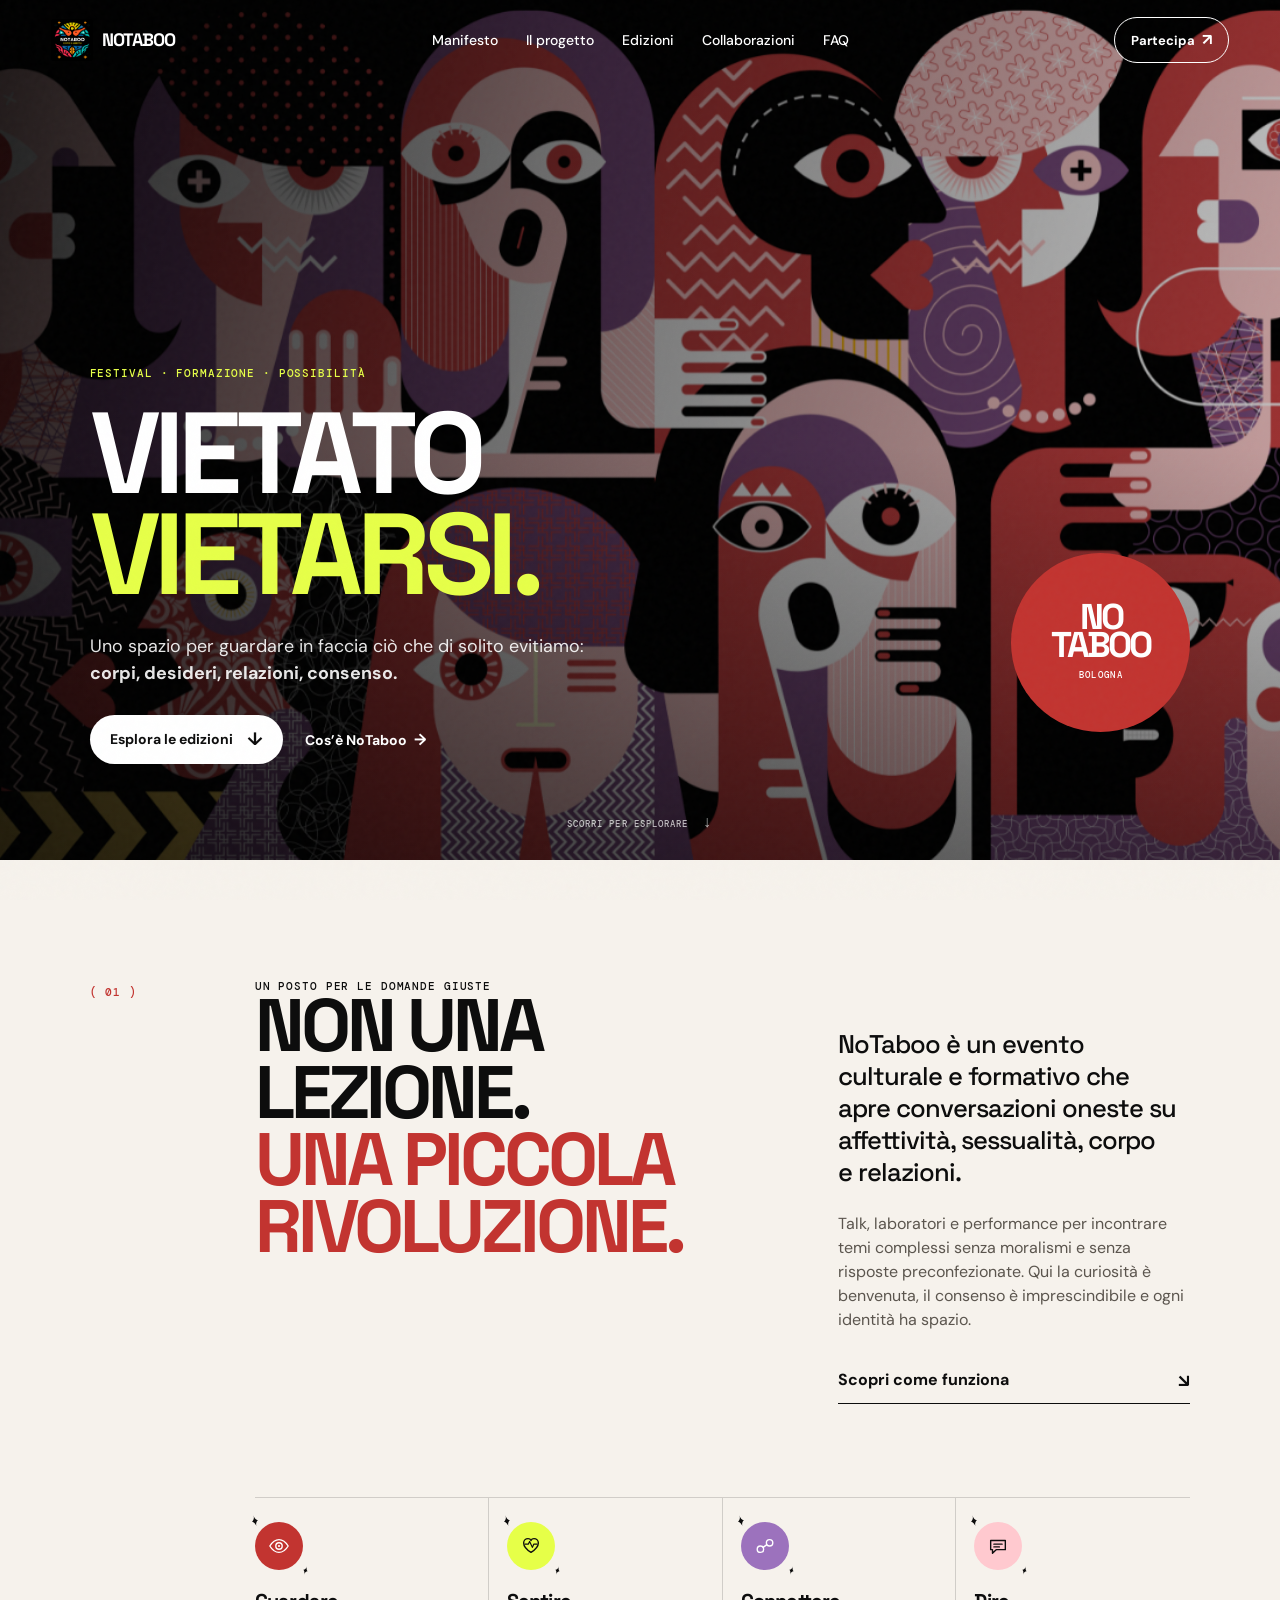
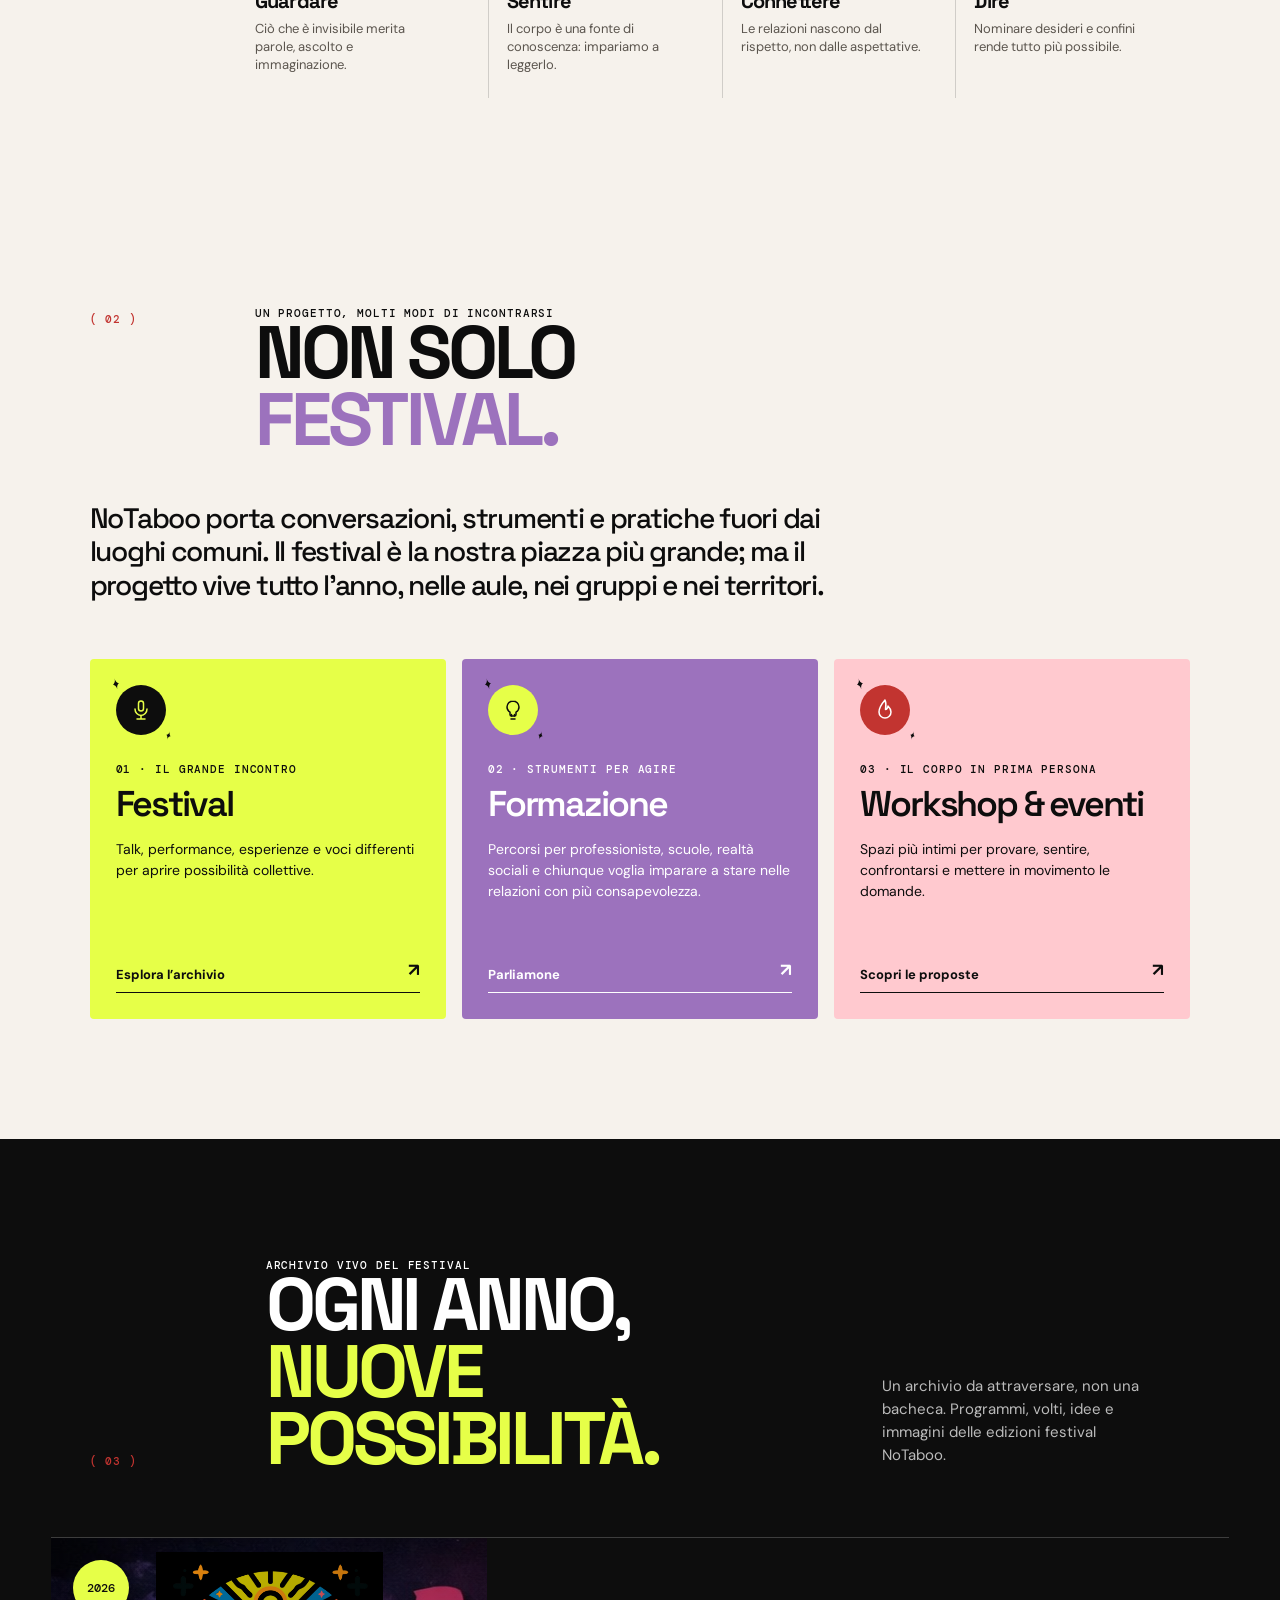
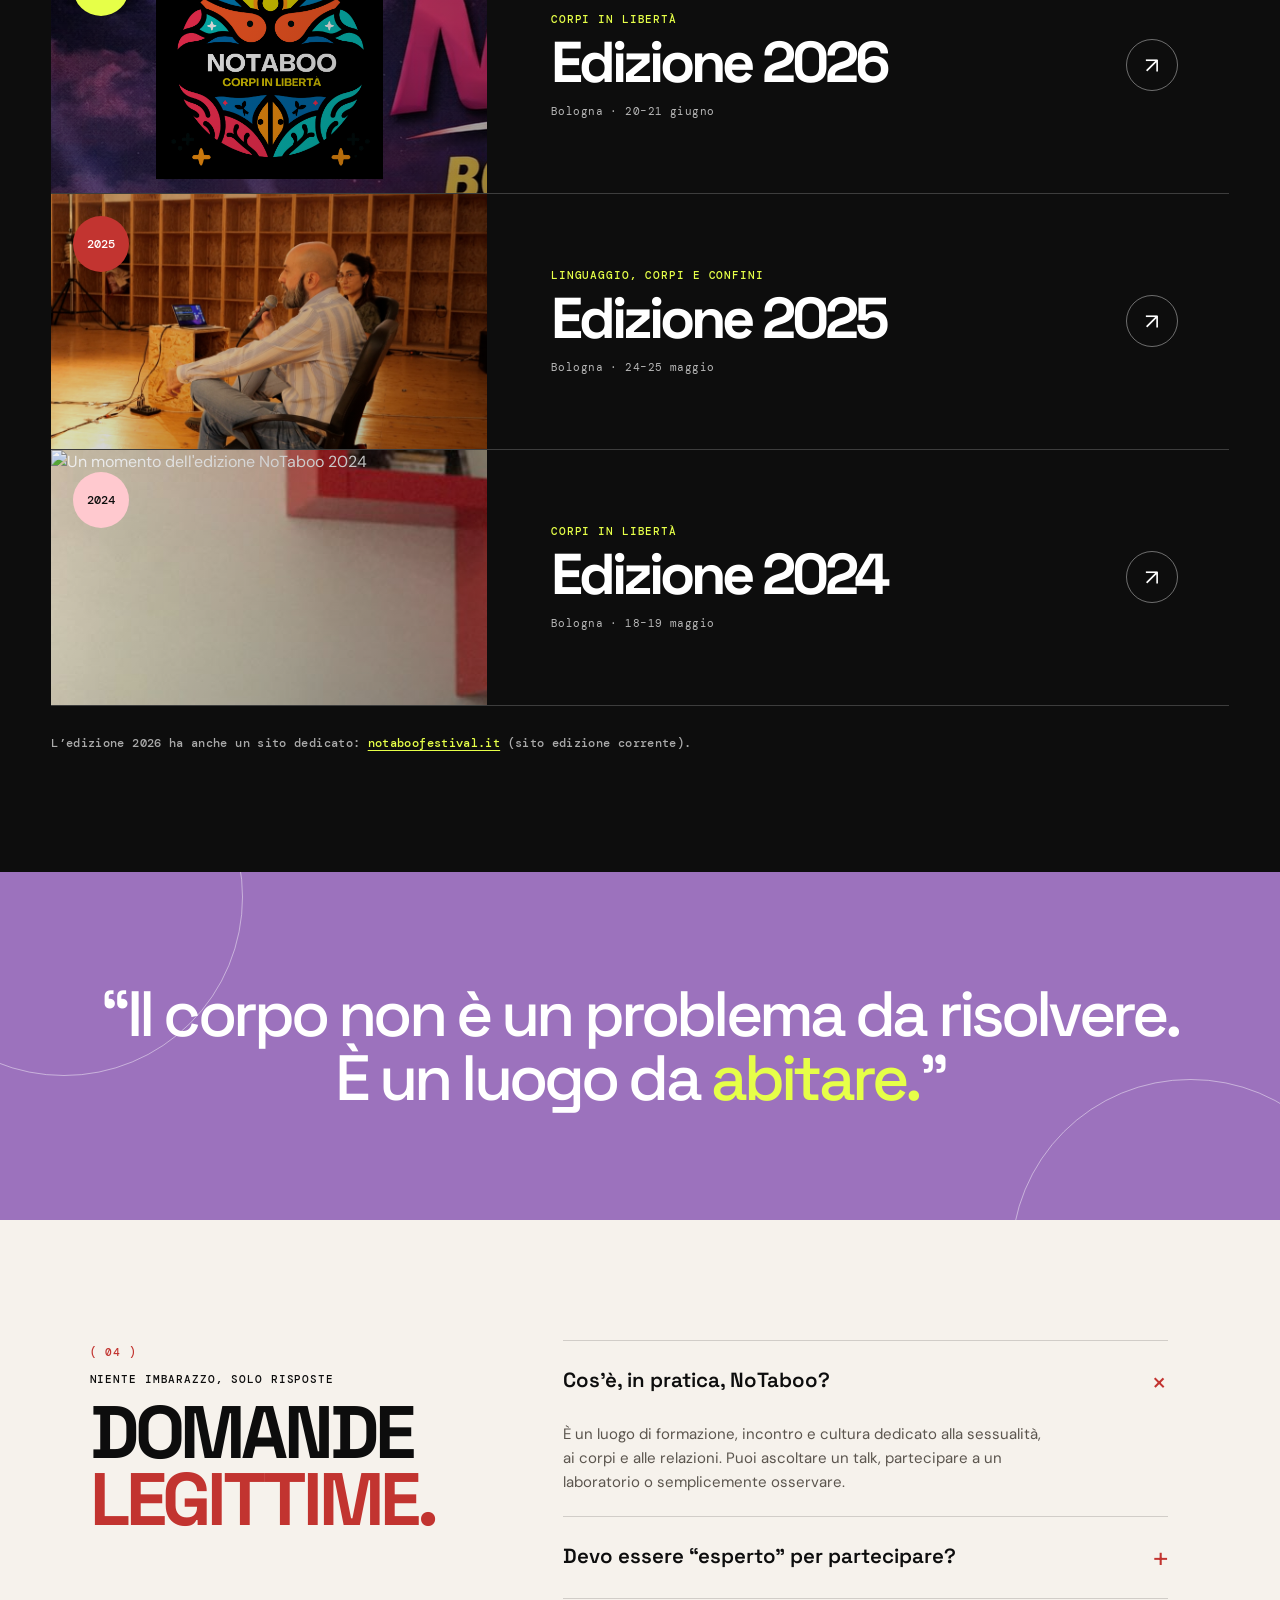
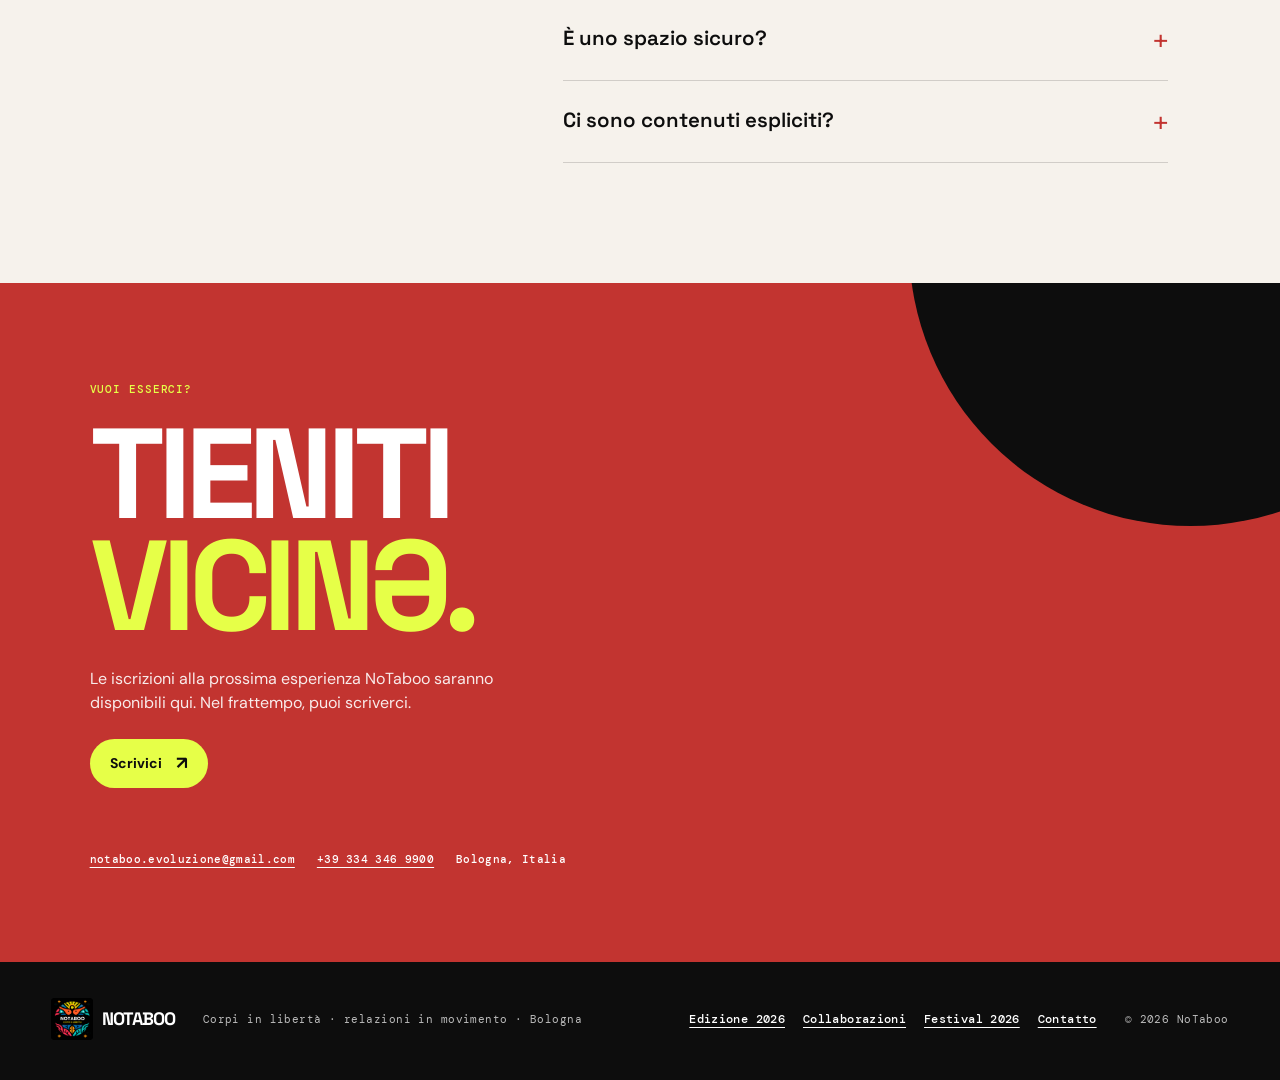
==== commit f7234a87: "Align archive site with festival redesign system Refresh shared chrome (sticky frosted header, palet" ====
--- a/index.html
+++ b/index.html
@@ -35,10 +35,11 @@
     <link rel="stylesheet" href="navigation.css" />
   </head>
   <body>
+    <a class="skip-link" href="#manifesto">Vai al contenuto</a>
     <div class="grain" aria-hidden="true"></div>
     <header class="site-header">
       <a class="brand" href="index.html" aria-label="NoTaboo, home">
-        <span class="brand-mark">N!</span><span>NOTABOO</span>
+        <span class="brand-mark" aria-hidden="true">N!</span><span class="brand-word">NOTABOO</span>
       </a>
       <nav class="desktop-nav" aria-label="Navigazione principale">
         <a href="#manifesto">Manifesto</a>
@@ -48,10 +49,10 @@
         <a href="#domande">FAQ</a>
       </nav>
       <a class="nav-cta" href="#iscrizioni">Partecipa <span>↗</span></a>
-      <button class="menu-button" aria-label="Apri il menu" aria-expanded="false"><i></i><i></i></button>
+      <button class="menu-button" type="button" aria-expanded="false" aria-controls="mobile-menu" aria-label="Apri menu"><i></i><i></i></button>
     </header>
 
-    <nav class="mobile-menu" aria-label="Navigazione mobile">
+    <nav id="mobile-menu" class="mobile-menu" aria-label="Menu mobile">
       <a href="#manifesto">Manifesto</a><a href="#progetto">Il progetto</a><a href="#edizioni">Edizioni</a><a href="collaborazioni.html">Collaborazioni</a><a href="#domande">FAQ</a><a href="#iscrizioni">Partecipa ↗</a>
     </nav>
 
@@ -62,10 +63,10 @@
           <p class="eyebrow reveal">Festival · formazione · possibilità</p>
           <h1 id="hero-title" class="reveal"><span class="line">VIETATO</span><span class="line accent">VIETARSI.</span></h1>
           <p class="hero-intro reveal">Uno spazio per guardare in faccia ciò che di solito evitiamo: <strong>corpi, desideri, relazioni, consenso.</strong></p>
-          <div class="hero-actions reveal"><a class="button button--light" href="#edizioni">Esplora le edizioni <span>↓</span></a><a class="text-link" href="#manifesto">Cos’è NoTaboo <span>→</span></a></div>
+          <div class="hero-actions reveal"><a class="button button--light" href="#edizioni">Esplora le edizioni <span aria-hidden="true">↓</span></a><a class="text-link" href="#manifesto">Cos’è NoTaboo <span aria-hidden="true">→</span></a></div>
         </div>
         <div class="hero-stamp" aria-label="NoTaboo. Bologna."><span>NO</span><span>TABOO</span><small>BOLOGNA</small></div>
-        <p class="scroll-cue">SCORRI PER ESPLORARE <span>↓</span></p>
+        <p class="scroll-cue" aria-hidden="true">SCORRI PER ESPLORARE <span>↓</span></p>
       </section>
 
       <section id="manifesto" class="manifesto section-wrap" aria-labelledby="manifesto-title">
@@ -119,12 +120,13 @@
             <div class="edition-card__content"><p class="eyebrow">Corpi in libertà</p><h3>Edizione 2024</h3><p class="edition-meta">Bologna · 18–19 maggio</p><span class="card-arrow">↗</span></div>
           </a>
         </div>
+        <p class="editions-note">L’edizione 2026 ha anche un sito dedicato: <a href="https://notaboofestival.it" rel="noopener noreferrer">notaboofestival.it</a> (sito edizione corrente).</p>
       </section>
 
       <section class="quote-band"><p>“Il corpo non è un problema da risolvere.<br />È un luogo da <span>abitare.</span>”</p><span class="orb orb--one"></span><span class="orb orb--two"></span></section>
 
       <section id="domande" class="faq section-wrap" aria-labelledby="faq-title">
-        <div><p class="section-number">( 03 )</p><p class="eyebrow">Niente imbarazzo, solo risposte</p><h2 id="faq-title">DOMANDE<br /><em>LEGITTIME.</em></h2></div>
+        <div><p class="section-number">( 04 )</p><p class="eyebrow">Niente imbarazzo, solo risposte</p><h2 id="faq-title">DOMANDE<br /><em>LEGITTIME.</em></h2></div>
         <div class="accordion">
           <details open><summary>Cos’è, in pratica, NoTaboo?<span>+</span></summary><p>È un luogo di formazione, incontro e cultura dedicato alla sessualità, ai corpi e alle relazioni. Puoi ascoltare un talk, partecipare a un laboratorio o semplicemente osservare.</p></details>
           <details><summary>Devo essere “esperto” per partecipare?<span>+</span></summary><p>No. NoTaboo è fatto anche per chi inizia ora a porsi domande. I contenuti sono accompagnati, accessibili e non danno nulla per scontato.</p></details>
@@ -137,7 +139,19 @@
         <div class="section-wrap contact-content"><p class="eyebrow">Vuoi esserci?</p><h2>TIENITI<br /><span>VICINƏ.</span></h2><p>Le iscrizioni alla prossima esperienza NoTaboo saranno disponibili qui. Nel frattempo, puoi scriverci.</p><a class="button button--acid" href="mailto:notaboo.evoluzione@gmail.com">Scrivici <span>↗</span></a><div class="contact-details"><a href="mailto:notaboo.evoluzione@gmail.com">notaboo.evoluzione@gmail.com</a><a href="tel:+393343469900">+39 334 346 9900</a><span>Bologna, Italia</span></div></div>
       </section>
     </main>
-    <footer class="site-footer"><a class="brand" href="index.html"><span class="brand-mark">N!</span><span>NOTABOO</span></a><p>Corpi in libertà · relazioni in movimento</p><p>© <span id="year"></span> NoTaboo</p></footer>
+    <footer class="site-footer">
+      <a class="brand" href="index.html" aria-label="NoTaboo, home">
+        <span class="brand-mark" aria-hidden="true">N!</span><span class="brand-word">NOTABOO</span>
+      </a>
+      <p>Corpi in libertà · relazioni in movimento · Bologna</p>
+      <div class="footer-links">
+        <a href="edizione-2026.html">Edizione 2026</a>
+        <a href="collaborazioni.html">Collaborazioni</a>
+        <a href="https://notaboofestival.it" rel="noopener noreferrer">Festival 2026</a>
+        <a href="mailto:notaboo.evoluzione@gmail.com">Contatto</a>
+      </div>
+      <p>© <span id="year"></span> NoTaboo</p>
+    </footer>
     <script src="app.js"></script>
   </body>
 </html>
--- a/styles.css
+++ b/styles.css
@@ -1,4 +1,1246 @@
-:root{--ink:#0d0d0d;--paper:#f6f2ec;--coral:#e74c47;--lilac:#9c72bd;--acid:#e6ff48;--pink:#ffc9cf;--line:rgba(13,13,13,.2);--space:"Space Grotesk",sans-serif;--sans:"DM Sans",sans-serif;--mono:"DM Mono",monospace}*{box-sizing:border-box}html{scroll-behavior:smooth;scroll-padding-top:96px}body{margin:0;background:var(--paper);color:var(--ink);font-family:var(--sans);font-size:16px;line-height:1.45}a{color:inherit;text-decoration:none}.reveal{opacity:0;transform:translateY(26px);transition:opacity .7s cubic-bezier(.16,.84,.44,1) var(--reveal-delay,0ms),transform .7s cubic-bezier(.16,.84,.44,1) var(--reveal-delay,0ms)}.reveal.is-visible{opacity:1;transform:translateY(0)}@media(prefers-reduced-motion:reduce){.reveal{transition:none;opacity:1;transform:none}.hero-art,.orb--one,.orb--two,.hero-stamp{animation:none}}.grain{background-image:url("data:image/svg+xml,%3Csvg viewBox='0 0 180 180' xmlns='http://www.w3.org/2000/svg'%3E%3Cfilter id='n'%3E%3CfeTurbulence type='fractalNoise' baseFrequency='.8' numOctaves='3' stitchTiles='stitch'/%3E%3C/filter%3E%3Crect width='100%25' height='100%25' filter='url(%23n)' opacity='.3'/%3E%3C/svg%3E");pointer-events:none;opacity:.08;position:fixed;inset:0;z-index:20}.site-header{align-items:center;display:flex;height:80px;justify-content:space-between;left:0;padding:0 4vw;position:fixed;right:0;top:0;z-index:10;color:#fff}.brand{align-items:center;display:inline-flex;font:700 19px/1 var(--space);letter-spacing:-.06em;gap:7px}.brand-mark{align-items:center;background:var(--acid);border-radius:50%;color:var(--ink);display:inline-flex;font:700 13px/1 var(--mono);height:29px;justify-content:center;letter-spacing:-.1em;width:29px}.desktop-nav{display:flex;gap:31px;font-size:14px}.desktop-nav a,.text-link{position:relative}.desktop-nav a:after,.text-link:after{background:currentColor;bottom:-4px;content:"";height:1px;left:0;position:absolute;transform:scaleX(0);transform-origin:right;transition:transform .3s;width:100%}.desktop-nav a:hover:after,.text-link:hover:after{transform:scaleX(1);transform-origin:left}.nav-cta{border:1px solid rgba(255,255,255,.55);border-radius:99px;font-weight:700;padding:10px 16px;font-size:13px}.nav-cta span{font-size:17px;margin-left:5px}.menu-button,.mobile-menu{display:none}.menu-button i{transition:transform .28s ease,opacity .28s ease}.hero{background:#070707;color:white;isolation:isolate;min-height:790px;overflow:hidden;position:relative}.hero:after{background:linear-gradient(90deg,rgba(0,0,0,.65) 0%,rgba(0,0,0,.3) 44%,transparent 73%);content:"";inset:0;position:absolute;z-index:-1}.hero-art{background-image:url("Edizione%202026/Grafica/Sito/header%20immagine.png");background-position:74% 52%;background-repeat:no-repeat;background-size:cover;inset:0;opacity:.98;position:absolute;z-index:-2;animation:art-breathe 12s ease-in-out infinite alternate}.hero-copy{max-width:720px;padding:180px 4vw 120px;position:relative}.eyebrow{font:500 11px/1.2 var(--mono);letter-spacing:.08em;text-transform:uppercase}.hero .eyebrow{color:var(--acid);margin:0 0 25px}.hero h1,.section-wrap h2,.contact-band h2{font:700 clamp(4.3rem,10vw,9.2rem)/.82 var(--space);letter-spacing:-.09em;margin:0;text-transform:uppercase}.hero h1 .line{display:block}.hero h1 .accent{color:var(--acid);margin-left:12vw}.hero-intro{font-size:clamp(1rem,1.5vw,1.28rem);line-height:1.5;max-width:420px;margin:38px 0 29px}.hero-actions{align-items:center;display:flex;gap:27px}.button{align-items:center;border-radius:99px;display:inline-flex;font-size:14px;font-weight:700;gap:20px;justify-content:space-between;padding:14px 20px;transition:transform .25s,background .25s}.button span{font-size:21px;line-height:.7;transition:transform .3s cubic-bezier(.16,.84,.44,1)}.button:hover{transform:translateY(-3px)}.button:hover span{transform:translate(3px,-2px)}.button--light{background:white;color:var(--ink)}.text-link{font-weight:700;font-size:14px}.text-link span{font-size:18px;margin-left:5px;transition:transform .3s cubic-bezier(.16,.84,.44,1);display:inline-block}.text-link:hover span{transform:translateX(3px)}.hero-stamp{align-items:center;animation:stamp-breathe 7s ease-in-out infinite;background:var(--coral);border-radius:50%;bottom:10vw;color:var(--ink);display:flex;flex-direction:column;font:700 clamp(1.6rem,3.1vw,3.5rem)/.73 var(--space);height:clamp(120px,16vw,220px);justify-content:center;letter-spacing:-.1em;position:absolute;right:7vw;width:clamp(120px,16vw,220px);z-index:2}@keyframes stamp-breathe{0%,100%{transform:rotate(10deg) scale(1)}50%{transform:rotate(13.5deg) scale(1.035)}}.hero-stamp small{font:500 9px var(--mono);letter-spacing:.15em;margin-top:12px}.scroll-cue{bottom:33px;font:500 9px var(--mono);left:50%;letter-spacing:.12em;margin:0;position:absolute;text-align:center;transform:translateX(-50%);z-index:2}.scroll-cue span{font-size:19px;margin-left:11px}.section-wrap{margin:auto;max-width:1440px;padding-left:7vw;padding-right:7vw}.manifesto{padding-bottom:120px;padding-top:140px;position:relative;display:grid;grid-template-columns:10% 52% 32%;gap:3%}.section-number{color:var(--coral);font:500 11px var(--mono);letter-spacing:.08em;margin:5px 0}.manifesto h2,.editions h2,.faq h2{font-size:clamp(3rem,6.1vw,6.4rem);line-height:.88}.section-wrap h2 em{color:var(--coral);font-style:normal}.manifesto-body{padding-top:54px}.large-copy{font:500 clamp(1.35rem,2.1vw,2rem)/1.2 var(--space);letter-spacing:-.04em;margin:0 0 27px}.manifesto-body p:not(.large-copy){color:#4f4c48;max-width:390px}.arrow-link{border-bottom:1px solid var(--ink);display:inline-flex;font-weight:700;justify-content:space-between;margin-top:20px;padding-bottom:8px;width:100%}.arrow-link span{font-size:21px;transition:transform .3s cubic-bezier(.16,.84,.44,1)}.arrow-link:hover span{transform:translate(4px,4px)}.values-grid{border-top:1px solid var(--line);display:grid;grid-column:2 / 4;grid-template-columns:repeat(4,1fr);margin-top:86px}.values-grid article{border-right:1px solid var(--line);min-height:205px;padding:25px 20px 15px}.values-grid article:first-child{padding-left:0}.values-grid article:last-child{border:0}.value-icon{align-items:center;background:var(--coral);border-radius:50%;color:var(--ink);display:flex;height:49px;justify-content:center;position:relative;transition:transform .35s cubic-bezier(.16,.84,.44,1);width:49px}.value-icon svg{height:24px;width:24px}.values-grid article:hover .value-icon{transform:rotate(14deg) scale(1.1)}
-.spark{background:url("data:image/svg+xml,%3Csvg xmlns='http://www.w3.org/2000/svg' viewBox='0 0 24 24'%3E%3Cpath d='M12 0C12 6 14 10 18 12C14 14 12 18 12 24C12 18 10 14 6 12C10 10 12 6 12 0Z' fill='%230d0d0d'/%3E%3C/svg%3E") no-repeat center/contain;height:13px;pointer-events:none;position:absolute;width:13px}
-.spark--a{left:-6px;top:-7px;transform:rotate(-14deg)}
-.spark--b{bottom:-5px;height:9px;right:-7px;transform:rotate(20deg);width:9px}.icon-spark{background:var(--acid)}.icon-link{background:var(--lilac);color:white}.icon-voice{background:var(--pink)}.values-grid h3{font:700 22px var(--space);letter-spacing:-.05em;margin:21px 0 5px}.values-grid p{color:#5c5853;font-size:13px;line-height:1.4;margin:0;max-width:180px}.editions{background:var(--ink);color:white;padding:130px 0}.editions-head{display:grid;grid-template-columns:10% 52% 28%;gap:5%;align-items:end;margin-bottom:70px}.editions-head h2 em{color:var(--acid)}.editions-head>p:last-child{color:#c9c5c1;font-size:15px;line-height:1.5;margin-bottom:5px;max-width:270px}.edition-list{border-top:1px solid rgba(255,255,255,.24);margin:0 4vw}.edition-card{align-items:stretch;border-bottom:1px solid rgba(255,255,255,.24);display:grid;grid-template-columns:37% 63%;min-height:255px;position:relative;transition:background .35s}.edition-card:hover{background:#191919}.edition-card__image{min-height:255px;overflow:hidden;position:relative}.edition-card__image:after{background:linear-gradient(120deg,rgba(0,0,0,.05),rgba(0,0,0,.38));content:"";inset:0;position:absolute}.image-2026{background:url("Edizione%202026/Grafica/Sito/copertina%20programma.png") center/cover}.image-2025{background:url("Foto%20NOTABOO/Ridimensionate/notaboo%20016.JPG") center/cover}.image-2024{background:url("Foto%20NOTABOO/Ridimensionate/Ragazzi%20STAGE.jpeg") center/cover}.date-chip{background:var(--acid);border-radius:50%;color:var(--ink);font:500 12px var(--mono);height:60px;left:25px;position:absolute;top:25px;display:flex;align-items:center;justify-content:center;width:60px;z-index:1}.edition-card--2025 .date-chip{background:var(--coral)}.edition-card--2024 .date-chip{background:var(--pink)}.edition-card__content{align-self:stretch;display:flex;flex-direction:column;justify-content:center;padding:30px 9vw 30px 5vw;position:relative}.edition-card__content .eyebrow{color:var(--acid);margin:0 0 11px}.edition-card h3{font:700 clamp(2.7rem,5vw,5.8rem)/.84 var(--space);letter-spacing:-.08em;margin:0}.edition-meta{color:#c9c5c1;font:400 11px var(--mono);letter-spacing:.04em;margin:18px 0 0}.card-arrow{align-items:center;border:1px solid rgba(255,255,255,.4);border-radius:50%;display:flex;font-size:24px;height:55px;justify-content:center;position:absolute;right:4vw;top:50%;transform:translateY(-50%);transition:all .25s;width:55px}.edition-card:hover .card-arrow{background:var(--acid);border-color:var(--acid);color:var(--ink);transform:translateY(-50%) rotate(45deg)}.quote-band{background:var(--lilac);color:#fff;overflow:hidden;padding:115px 5vw;position:relative;text-align:center}.quote-band p{font:500 clamp(2.4rem,5.4vw,6rem)/.98 var(--space);letter-spacing:-.07em;margin:0;position:relative;z-index:1}.quote-band p span{color:var(--acid)}.orb{border:1px solid rgba(255,255,255,.45);border-radius:50%;height:28vw;position:absolute;width:28vw}.orb--one{animation:orb-float 14s ease-in-out infinite;left:-9vw;top:-12vw}.orb--two{animation:orb-float 18s ease-in-out infinite reverse;bottom:-17vw;right:-7vw}@keyframes orb-float{0%,100%{transform:translate(0,0) scale(1)}50%{transform:translate(1.4vw,1.8vw) scale(1.04)}}.faq{display:grid;gap:10%;grid-template-columns:35% 55%;padding-bottom:130px;padding-top:130px}.faq .eyebrow{margin:17px 0}.accordion{border-top:1px solid var(--line)}details{border-bottom:1px solid var(--line);padding:0}summary{align-items:center;cursor:pointer;display:flex;font:600 clamp(1.2rem,1.7vw,1.6rem)/1.2 var(--space);gap:20px;justify-content:space-between;list-style:none;padding:25px 0}summary::-webkit-details-marker{display:none}summary span{color:var(--coral);font:400 29px var(--sans);transition:transform .2s}details[open] summary span{transform:rotate(45deg)}details p{color:#54504b;font-size:15px;line-height:1.6;margin:0;max-width:550px;padding:0 50px 25px 0;animation:faq-fade .45s cubic-bezier(.16,.84,.44,1)}summary{transition:color .25s ease}details:hover summary,summary:focus-visible{color:var(--coral)}@keyframes faq-fade{from{opacity:0;transform:translateY(-8px)}to{opacity:1;transform:translateY(0)}}.contact-band{background:var(--coral);overflow:hidden;position:relative}.contact-band:after{background:var(--ink);border-radius:50%;content:"";height:44vw;position:absolute;right:-15vw;top:-25vw;width:44vw}.contact-content{color:var(--ink);padding-bottom:100px;padding-top:108px;position:relative;z-index:1}.contact-content .eyebrow{margin:0 0 22px}.contact-content h2{font-size:clamp(5rem,11vw,11rem)}.contact-content h2 span{color:var(--acid)}.contact-content>p:not(.eyebrow){font-size:17px;line-height:1.5;max-width:410px;margin:28px 0}.button--acid{background:var(--acid);margin-top:3px}.contact-details{display:flex;gap:24px;margin-top:75px;font:500 11px var(--mono);letter-spacing:.03em}.contact-details a{text-decoration:underline;text-underline-offset:4px}.site-footer{align-items:center;background:var(--ink);color:white;display:flex;justify-content:space-between;padding:27px 4vw}.site-footer p{font:400 10px var(--mono);letter-spacing:.04em;margin:0}.site-footer .brand-mark{background:var(--coral)}@keyframes art-breathe{to{transform:scale(1.035)}}@media(max-width:760px){.site-header{height:69px;padding:0 23px}.desktop-nav,.nav-cta{display:none}.menu-button{background:transparent;border:0;display:flex;flex-direction:column;gap:6px;padding:8px}.menu-button i{background:white;display:block;height:2px;width:23px}.menu-button[aria-expanded="true"] i:first-child{transform:translateY(4px) rotate(45deg)}.menu-button[aria-expanded="true"] i:last-child{transform:translateY(-4px) rotate(-45deg)}.mobile-menu{background:var(--ink);color:white;display:flex;flex-direction:column;gap:23px;left:0;opacity:0;padding:30px 24px;pointer-events:none;position:fixed;right:0;top:68px;transform:translateY(-14px);transition:opacity .32s cubic-bezier(.16,.84,.44,1),transform .32s cubic-bezier(.16,.84,.44,1),visibility .32s;visibility:hidden;z-index:9}.mobile-menu.is-open{opacity:1;pointer-events:auto;transform:translateY(0);visibility:visible}.mobile-menu a{font:600 26px var(--space);letter-spacing:-.05em}.hero{min-height:710px}.hero:after{background:linear-gradient(0deg,rgba(0,0,0,.75),rgba(0,0,0,.05))}.hero-art{background-position:65% 50%;opacity:.88}.hero-copy{padding:145px 23px 105px}.hero h1{font-size:clamp(4.1rem,17vw,6.5rem)}.hero h1 .accent{margin-left:10vw}.hero-intro{font-size:16px;margin-top:30px;max-width:330px}.hero-actions{align-items:flex-start;flex-direction:column;gap:22px}.hero-stamp{bottom:50px;right:24px}.scroll-cue{display:none}.section-wrap{padding-left:23px;padding-right:23px}.manifesto{display:block;padding-bottom:70px;padding-top:82px}.section-number{margin-bottom:32px}.manifesto h2,.editions h2,.faq h2{font-size:clamp(3.1rem,14vw,4.4rem)}.manifesto-body{padding-top:36px}.values-grid{display:grid;grid-template-columns:repeat(2,1fr);margin-top:55px}.values-grid article{min-height:189px;padding:22px 15px}.values-grid article:nth-child(2){border-right:0}.values-grid article:nth-child(3){padding-left:0}.values-grid article:first-child{padding-left:0}.values-grid h3{font-size:20px}.editions{padding:82px 0}.editions-head{display:block;margin-bottom:43px}.editions-head .section-number{margin-bottom:28px}.editions-head>p:last-child{margin:27px 0 0}.edition-list{margin:0 23px}.edition-card{display:block;min-height:0}.edition-card__image{min-height:195px}.edition-card__content{min-height:185px;padding:25px 19px}.edition-card h3{font-size:clamp(2.9rem,14vw,4rem)}.card-arrow{bottom:24px;right:18px;top:auto;transform:none}.edition-card:hover .card-arrow{transform:rotate(45deg)}.quote-band{padding:80px 23px}.faq{display:block;padding-bottom:80px;padding-top:80px}.faq .eyebrow{margin-top:12px}.accordion{margin-top:42px}summary{font-size:20px;padding:22px 0}details p{padding-right:0}.contact-content{padding-bottom:75px;padding-top:75px}.contact-content h2{font-size:clamp(4.7rem,21vw,6.4rem)}.contact-details{flex-direction:column;gap:10px;margin-top:57px}.contact-band:after{height:100vw;right:-49vw;top:-16vw;width:100vw}.site-footer{align-items:flex-start;flex-direction:column;gap:17px;padding:25px 23px}.site-footer p:nth-of-type(1){display:none}}
+:root {
+  --ink: #0d0d0d;
+  --paper: #f6f2ec;
+  --coral: #c23430; /* darkened for ≥4.5:1 on paper */
+  --lilac: #9c72bd;
+  --acid: #e6ff48;
+  --pink: #ffc9cf;
+  --line: rgba(13, 13, 13, 0.16);
+  --line-soft: rgba(13, 13, 13, 0.08);
+  --muted: #5b554e;
+  --space: "Space Grotesk", system-ui, sans-serif;
+  --sans: "DM Sans", system-ui, sans-serif;
+  --mono: "DM Mono", ui-monospace, monospace;
+  --radius-pill: 999px;
+  --header-h: 80px;
+  --ease: cubic-bezier(0.16, 0.84, 0.44, 1);
+}
+
+*,
+*::before,
+*::after {
+  box-sizing: border-box;
+}
+
+html {
+  scroll-behavior: smooth;
+  scroll-padding-top: calc(var(--header-h) + 16px);
+}
+
+body {
+  margin: 0;
+  background: var(--paper);
+  color: var(--ink);
+  font-family: var(--sans);
+  font-size: 16px;
+  line-height: 1.5;
+  text-rendering: optimizeLegibility;
+}
+
+img {
+  max-width: 100%;
+  height: auto;
+  display: block;
+}
+
+a {
+  color: inherit;
+  text-decoration: none;
+}
+
+button {
+  font: inherit;
+  color: inherit;
+}
+
+:focus-visible {
+  outline: 3px solid var(--coral);
+  outline-offset: 3px;
+}
+
+.skip-link {
+  position: absolute;
+  left: 16px;
+  top: -48px;
+  z-index: 100;
+  background: var(--acid);
+  color: var(--ink);
+  font-weight: 700;
+  padding: 10px 16px;
+  border-radius: var(--radius-pill);
+  transition: top 0.2s ease;
+}
+
+.skip-link:focus {
+  top: 16px;
+}
+
+.reveal {
+  opacity: 0;
+  transform: translateY(22px);
+  transition:
+    opacity 0.7s var(--ease) var(--reveal-delay, 0ms),
+    transform 0.7s var(--ease) var(--reveal-delay, 0ms);
+}
+
+.reveal.is-visible {
+  opacity: 1;
+  transform: none;
+}
+
+@media (prefers-reduced-motion: reduce) {
+  html {
+    scroll-behavior: auto;
+  }
+
+  .reveal {
+    opacity: 1;
+    transform: none;
+    transition: none;
+  }
+
+  .hero-art,
+  .edition-hero__image,
+  .hero-year,
+  .orb--one,
+  .orb--two,
+  .hero-stamp,
+  .grain {
+    animation: none !important;
+  }
+}
+
+.grain {
+  background-image: url("data:image/svg+xml,%3Csvg viewBox='0 0 180 180' xmlns='http://www.w3.org/2000/svg'%3E%3Cfilter id='n'%3E%3CfeTurbulence type='fractalNoise' baseFrequency='.8' numOctaves='3' stitchTiles='stitch'/%3E%3C/filter%3E%3Crect width='100%25' height='100%25' filter='url(%23n)' opacity='.3'/%3E%3C/svg%3E");
+  pointer-events: none;
+  opacity: 0.07;
+  position: fixed;
+  inset: 0;
+  z-index: 40;
+}
+
+/* —— Header / nav —— */
+.site-header {
+  align-items: center;
+  display: flex;
+  height: var(--header-h);
+  justify-content: space-between;
+  left: 0;
+  padding: 0 4vw;
+  position: fixed;
+  right: 0;
+  top: 0;
+  z-index: 50;
+  color: #fff;
+  transition: background 0.35s ease, color 0.35s ease, box-shadow 0.35s ease, backdrop-filter 0.35s ease;
+}
+
+.site-header.is-scrolled {
+  background: rgba(246, 242, 236, 0.92);
+  color: var(--ink);
+  backdrop-filter: blur(12px);
+  box-shadow: 0 1px 0 var(--line-soft);
+}
+
+.brand {
+  align-items: center;
+  display: inline-flex;
+  font: 700 18px/1 var(--space);
+  letter-spacing: -0.06em;
+  gap: 8px;
+}
+
+.brand-mark {
+  align-items: center;
+  background: var(--acid);
+  border-radius: 50%;
+  color: var(--ink);
+  display: inline-flex;
+  font: 700 13px/1 var(--mono);
+  height: 30px;
+  justify-content: center;
+  letter-spacing: -0.1em;
+  width: 30px;
+  flex-shrink: 0;
+}
+
+.desktop-nav {
+  display: none;
+  gap: 28px;
+  font-size: 14px;
+  font-weight: 500;
+}
+
+.desktop-nav a,
+.text-link {
+  position: relative;
+}
+
+.desktop-nav a::after,
+.text-link::after {
+  background: currentColor;
+  bottom: -4px;
+  content: "";
+  height: 1px;
+  left: 0;
+  position: absolute;
+  transform: scaleX(0);
+  transform-origin: right;
+  transition: transform 0.3s var(--ease);
+  width: 100%;
+}
+
+.desktop-nav a:hover::after,
+.text-link:hover::after {
+  transform: scaleX(1);
+  transform-origin: left;
+}
+
+.nav-cta {
+  border: 1.5px solid currentColor;
+  border-radius: var(--radius-pill);
+  font-weight: 700;
+  padding: 10px 16px;
+  font-size: 13px;
+  transition: background 0.25s ease, color 0.25s ease, transform 0.25s ease, border-color 0.25s ease;
+}
+
+.nav-cta span {
+  font-size: 16px;
+  margin-left: 4px;
+}
+
+.nav-cta:hover {
+  background: var(--ink);
+  color: var(--paper);
+  border-color: var(--ink);
+  transform: translateY(-2px);
+}
+
+.site-header:not(.is-scrolled) .nav-cta:hover {
+  background: #fff;
+  color: var(--ink);
+  border-color: #fff;
+}
+
+.menu-button {
+  background: transparent;
+  border: 0;
+  display: flex;
+  flex-direction: column;
+  gap: 6px;
+  padding: 8px;
+  cursor: pointer;
+}
+
+.menu-button i {
+  background: currentColor;
+  display: block;
+  height: 2px;
+  width: 22px;
+  transition: transform 0.28s ease, opacity 0.28s ease;
+}
+
+.menu-button[aria-expanded="true"] i:first-child {
+  transform: translateY(4px) rotate(45deg);
+}
+
+.menu-button[aria-expanded="true"] i:last-child {
+  transform: translateY(-4px) rotate(-45deg);
+}
+
+.mobile-menu {
+  background: var(--ink);
+  color: #fff;
+  display: flex;
+  flex-direction: column;
+  gap: 20px;
+  left: 0;
+  opacity: 0;
+  padding: 28px 24px 36px;
+  pointer-events: none;
+  position: fixed;
+  right: 0;
+  top: 69px;
+  transform: translateY(-10px);
+  transition: opacity 0.3s var(--ease), transform 0.3s var(--ease), visibility 0.3s;
+  visibility: hidden;
+  z-index: 45;
+}
+
+.mobile-menu.is-open {
+  opacity: 1;
+  pointer-events: auto;
+  transform: none;
+  visibility: visible;
+}
+
+.mobile-menu a {
+  font: 600 28px/1.1 var(--space);
+  letter-spacing: -0.05em;
+}
+
+.eyebrow {
+  font: 500 11px/1.2 var(--mono);
+  letter-spacing: 0.08em;
+  text-transform: uppercase;
+  margin: 0;
+}
+
+.section-wrap {
+  margin: auto;
+  max-width: 1440px;
+  padding-left: 7vw;
+  padding-right: 7vw;
+}
+
+.section-number {
+  color: var(--coral);
+  font: 500 11px var(--mono);
+  letter-spacing: 0.08em;
+  margin: 5px 0;
+}
+
+.button {
+  align-items: center;
+  border-radius: var(--radius-pill);
+  display: inline-flex;
+  font-size: 14px;
+  font-weight: 700;
+  gap: 14px;
+  justify-content: space-between;
+  min-height: 48px;
+  padding: 14px 20px;
+  transition: transform 0.25s ease, background 0.25s ease, box-shadow 0.25s ease;
+}
+
+.button span {
+  font-size: 18px;
+  line-height: 0.7;
+  transition: transform 0.3s var(--ease);
+}
+
+.button:hover {
+  transform: translateY(-3px);
+}
+
+.button:hover span {
+  transform: translate(3px, -2px);
+}
+
+.button--light {
+  background: #fff;
+  color: var(--ink);
+}
+
+.button--acid {
+  background: var(--acid);
+  color: var(--ink);
+}
+
+.text-link {
+  font-weight: 700;
+  font-size: 14px;
+}
+
+.text-link span {
+  font-size: 16px;
+  margin-left: 4px;
+  display: inline-block;
+  transition: transform 0.3s var(--ease);
+}
+
+.text-link:hover span {
+  transform: translateX(3px);
+}
+
+/* —— Home hero —— */
+.hero {
+  background: #070707;
+  color: #fff;
+  isolation: isolate;
+  min-height: min(100svh, 860px);
+  overflow: hidden;
+  position: relative;
+  display: flex;
+  align-items: flex-end;
+}
+
+.hero::after {
+  background:
+    linear-gradient(105deg, rgba(0, 0, 0, 0.88) 0%, rgba(0, 0, 0, 0.55) 42%, rgba(0, 0, 0, 0.18) 100%),
+    linear-gradient(0deg, rgba(0, 0, 0, 0.45) 0%, transparent 48%);
+  content: "";
+  inset: 0;
+  position: absolute;
+  z-index: -1;
+}
+
+.hero-art {
+  background-image: url("Edizione%202026/Grafica/Sito/header%20immagine.png");
+  background-position: 74% 52%;
+  background-repeat: no-repeat;
+  background-size: cover;
+  inset: 0;
+  opacity: 0.98;
+  position: absolute;
+  z-index: -2;
+  transform: scale(1.04);
+  animation: art-breathe 14s ease-in-out infinite alternate;
+}
+
+.hero-copy {
+  max-width: 780px;
+  padding: calc(var(--header-h) + 72px) 7vw 96px;
+  position: relative;
+  z-index: 1;
+}
+
+.hero .eyebrow {
+  color: var(--acid);
+  margin: 0 0 22px;
+}
+
+.hero h1,
+.section-wrap h2,
+.contact-band h2 {
+  font: 700 clamp(3.2rem, 9vw, 8.2rem) / 0.88 var(--space);
+  letter-spacing: -0.07em;
+  margin: 0;
+  text-transform: uppercase;
+}
+
+.hero h1 .line {
+  display: block;
+}
+
+.hero h1 .accent {
+  color: var(--acid);
+}
+
+.hero-intro {
+  font-size: clamp(1rem, 1.4vw, 1.2rem);
+  line-height: 1.5;
+  max-width: 42ch;
+  margin: 28px 0 28px;
+  color: rgba(255, 255, 255, 0.9);
+}
+
+.hero-actions {
+  align-items: center;
+  display: flex;
+  flex-wrap: wrap;
+  gap: 22px;
+}
+
+.hero-stamp {
+  align-items: center;
+  animation: stamp-breathe 7s ease-in-out infinite;
+  background: var(--coral);
+  border-radius: 50%;
+  bottom: 10vw;
+  color: #fff;
+  display: flex;
+  flex-direction: column;
+  font: 700 clamp(1.4rem, 2.8vw, 3rem) / 0.78 var(--space);
+  height: clamp(110px, 14vw, 190px);
+  justify-content: center;
+  letter-spacing: -0.08em;
+  position: absolute;
+  right: 7vw;
+  width: clamp(110px, 14vw, 190px);
+  z-index: 2;
+}
+
+@keyframes stamp-breathe {
+  0%, 100% { transform: rotate(10deg) scale(1); }
+  50% { transform: rotate(13.5deg) scale(1.035); }
+}
+
+.hero-stamp small {
+  font: 500 9px var(--mono);
+  letter-spacing: 0.15em;
+  margin-top: 10px;
+}
+
+.scroll-cue {
+  bottom: 28px;
+  font: 500 9px var(--mono);
+  left: 50%;
+  letter-spacing: 0.12em;
+  margin: 0;
+  position: absolute;
+  text-align: center;
+  transform: translateX(-50%);
+  z-index: 2;
+  color: rgba(255, 255, 255, 0.7);
+}
+
+.scroll-cue span {
+  font-size: 16px;
+  margin-left: 8px;
+}
+
+@keyframes art-breathe {
+  to { transform: scale(1.1) translate(-1%, 1%); }
+}
+
+/* —— Manifesto —— */
+.manifesto {
+  padding-bottom: 120px;
+  padding-top: 120px;
+  position: relative;
+  display: grid;
+  grid-template-columns: 12% minmax(0, 1fr) minmax(220px, 32%);
+  gap: 3%;
+}
+
+.manifesto h2,
+.editions h2,
+.faq h2 {
+  font-size: clamp(2.8rem, 5.8vw, 5.8rem);
+  line-height: 0.9;
+}
+
+.section-wrap h2 em {
+  color: var(--coral);
+  font-style: normal;
+}
+
+.manifesto-body {
+  padding-top: 48px;
+}
+
+.large-copy {
+  font: 500 clamp(1.25rem, 2vw, 1.85rem) / 1.25 var(--space);
+  letter-spacing: -0.04em;
+  margin: 0 0 24px;
+}
+
+.manifesto-body p:not(.large-copy) {
+  color: var(--muted);
+  max-width: 42ch;
+}
+
+.arrow-link {
+  border-bottom: 1px solid var(--ink);
+  display: inline-flex;
+  font-weight: 700;
+  justify-content: space-between;
+  margin-top: 20px;
+  padding-bottom: 8px;
+  width: 100%;
+}
+
+.arrow-link span {
+  font-size: 18px;
+  transition: transform 0.3s var(--ease);
+}
+
+.arrow-link:hover span {
+  transform: translate(4px, 4px);
+}
+
+.values-grid {
+  border-top: 1px solid var(--line);
+  display: grid;
+  grid-column: 2 / 4;
+  grid-template-columns: repeat(4, 1fr);
+  margin-top: 72px;
+}
+
+.values-grid article {
+  border-right: 1px solid var(--line);
+  min-height: 200px;
+  padding: 24px 18px 14px;
+}
+
+.values-grid article:first-child {
+  padding-left: 0;
+}
+
+.values-grid article:last-child {
+  border: 0;
+}
+
+.value-icon {
+  align-items: center;
+  background: var(--coral);
+  border-radius: 50%;
+  color: #fff;
+  display: flex;
+  height: 48px;
+  justify-content: center;
+  position: relative;
+  transition: transform 0.35s var(--ease);
+  width: 48px;
+}
+
+.value-icon svg {
+  height: 22px;
+  width: 22px;
+}
+
+.values-grid article:hover .value-icon {
+  transform: rotate(14deg) scale(1.08);
+}
+
+.spark {
+  background: url("data:image/svg+xml,%3Csvg xmlns='http://www.w3.org/2000/svg' viewBox='0 0 24 24'%3E%3Cpath d='M12 0C12 6 14 10 18 12C14 14 12 18 12 24C12 18 10 14 6 12C10 10 12 6 12 0Z' fill='%230d0d0d'/%3E%3C/svg%3E") no-repeat center / contain;
+  height: 12px;
+  pointer-events: none;
+  position: absolute;
+  width: 12px;
+}
+
+.spark--a {
+  left: -6px;
+  top: -7px;
+  transform: rotate(-14deg);
+}
+
+.spark--b {
+  bottom: -5px;
+  height: 9px;
+  right: -7px;
+  transform: rotate(20deg);
+  width: 9px;
+}
+
+.icon-spark {
+  background: var(--acid);
+  color: var(--ink);
+}
+
+.icon-link {
+  background: var(--lilac);
+  color: #fff;
+}
+
+.icon-voice {
+  background: var(--pink);
+  color: var(--ink);
+}
+
+.values-grid h3 {
+  font: 700 20px var(--space);
+  letter-spacing: -0.04em;
+  margin: 18px 0 6px;
+}
+
+.values-grid p {
+  color: var(--muted);
+  font-size: 13px;
+  line-height: 1.4;
+  margin: 0;
+  max-width: 180px;
+}
+
+/* —— Editions —— */
+.editions {
+  background: var(--ink);
+  color: #fff;
+  padding: 120px 0;
+}
+
+.editions-head {
+  display: grid;
+  grid-template-columns: 12% minmax(0, 1fr) minmax(180px, 28%);
+  gap: 4%;
+  align-items: end;
+  margin-bottom: 64px;
+}
+
+.editions-head h2 em {
+  color: var(--acid);
+}
+
+.editions-head > p:last-child {
+  color: rgba(255, 255, 255, 0.72);
+  font-size: 15px;
+  line-height: 1.55;
+  margin-bottom: 5px;
+  max-width: 280px;
+}
+
+.editions-note {
+  margin: 28px 4vw 0;
+  font: 500 12px/1.5 var(--mono);
+  letter-spacing: 0.03em;
+  color: rgba(255, 255, 255, 0.65);
+}
+
+.editions-note a {
+  color: var(--acid);
+  text-decoration: underline;
+  text-underline-offset: 3px;
+}
+
+.edition-list {
+  border-top: 1px solid rgba(255, 255, 255, 0.2);
+  margin: 0 4vw;
+}
+
+.edition-card {
+  align-items: stretch;
+  border-bottom: 1px solid rgba(255, 255, 255, 0.2);
+  display: grid;
+  grid-template-columns: 37% 63%;
+  min-height: 255px;
+  position: relative;
+  transition: background 0.35s ease;
+}
+
+.edition-card:hover {
+  background: #191919;
+}
+
+.edition-card:focus-visible {
+  outline: 2px solid var(--acid);
+  outline-offset: -2px;
+}
+
+.edition-card__image {
+  min-height: 255px;
+  overflow: hidden;
+  position: relative;
+}
+
+.edition-card__image::after {
+  background: linear-gradient(120deg, rgba(0, 0, 0, 0.05), rgba(0, 0, 0, 0.38));
+  content: "";
+  inset: 0;
+  position: absolute;
+}
+
+.image-2026 {
+  background: url("Edizione%202026/Grafica/Sito/copertina%20programma.png") center / cover;
+}
+
+.image-2025 {
+  background: url("Foto%20NOTABOO/Ridimensionate/notaboo%20016.JPG") center / cover;
+}
+
+.image-2024 {
+  background: url("Foto%20NOTABOO/Ridimensionate/Ragazzi%20STAGE.jpeg") center / cover;
+}
+
+.date-chip {
+  background: var(--acid);
+  border-radius: 50%;
+  color: var(--ink);
+  font: 500 12px var(--mono);
+  height: 56px;
+  left: 22px;
+  position: absolute;
+  top: 22px;
+  display: flex;
+  align-items: center;
+  justify-content: center;
+  width: 56px;
+  z-index: 1;
+}
+
+.edition-card--2025 .date-chip {
+  background: var(--coral);
+  color: #fff;
+}
+
+.edition-card--2024 .date-chip {
+  background: var(--pink);
+  color: var(--ink);
+}
+
+.edition-card__content {
+  align-self: stretch;
+  display: flex;
+  flex-direction: column;
+  justify-content: center;
+  padding: 30px 9vw 30px 5vw;
+  position: relative;
+}
+
+.edition-card__content .eyebrow {
+  color: var(--acid);
+  margin: 0 0 11px;
+}
+
+.edition-card h3 {
+  font: 700 clamp(2.4rem, 4.5vw, 5rem) / 0.88 var(--space);
+  letter-spacing: -0.07em;
+  margin: 0;
+}
+
+.edition-meta {
+  color: rgba(255, 255, 255, 0.7);
+  font: 400 11px var(--mono);
+  letter-spacing: 0.04em;
+  margin: 16px 0 0;
+}
+
+.card-arrow {
+  align-items: center;
+  border: 1.5px solid rgba(255, 255, 255, 0.4);
+  border-radius: 50%;
+  display: flex;
+  font-size: 22px;
+  height: 52px;
+  justify-content: center;
+  position: absolute;
+  right: 4vw;
+  top: 50%;
+  transform: translateY(-50%);
+  transition: all 0.25s ease;
+  width: 52px;
+}
+
+.edition-card:hover .card-arrow {
+  background: var(--acid);
+  border-color: var(--acid);
+  color: var(--ink);
+  transform: translateY(-50%) rotate(45deg);
+}
+
+/* —— Quote / FAQ / Contact —— */
+.quote-band {
+  background: var(--lilac);
+  color: #fff;
+  overflow: hidden;
+  padding: 110px 5vw;
+  position: relative;
+  text-align: center;
+}
+
+.quote-band p {
+  font: 500 clamp(2.2rem, 5vw, 5.2rem) / 1 var(--space);
+  letter-spacing: -0.06em;
+  margin: 0;
+  position: relative;
+  z-index: 1;
+}
+
+.quote-band p span {
+  color: var(--acid);
+}
+
+.orb {
+  border: 1px solid rgba(255, 255, 255, 0.45);
+  border-radius: 50%;
+  height: 28vw;
+  position: absolute;
+  width: 28vw;
+}
+
+.orb--one {
+  animation: orb-float 14s ease-in-out infinite;
+  left: -9vw;
+  top: -12vw;
+}
+
+.orb--two {
+  animation: orb-float 18s ease-in-out infinite reverse;
+  bottom: -17vw;
+  right: -7vw;
+}
+
+@keyframes orb-float {
+  0%, 100% { transform: translate(0, 0) scale(1); }
+  50% { transform: translate(1.4vw, 1.8vw) scale(1.04); }
+}
+
+.faq {
+  display: grid;
+  gap: 8%;
+  grid-template-columns: 35% 55%;
+  padding-bottom: 120px;
+  padding-top: 120px;
+}
+
+.faq .eyebrow {
+  margin: 14px 0;
+}
+
+.accordion {
+  border-top: 1px solid var(--line);
+}
+
+details {
+  border-bottom: 1px solid var(--line);
+  padding: 0;
+}
+
+summary {
+  align-items: center;
+  cursor: pointer;
+  display: flex;
+  font: 600 clamp(1.15rem, 1.6vw, 1.5rem) / 1.25 var(--space);
+  gap: 18px;
+  justify-content: space-between;
+  list-style: none;
+  padding: 22px 0;
+  transition: color 0.25s ease;
+}
+
+summary::-webkit-details-marker {
+  display: none;
+}
+
+summary span {
+  color: var(--coral);
+  font: 400 28px var(--sans);
+  transition: transform 0.2s ease;
+}
+
+details[open] summary span {
+  transform: rotate(45deg);
+}
+
+details p {
+  color: var(--muted);
+  font-size: 15px;
+  line-height: 1.6;
+  margin: 0;
+  max-width: 52ch;
+  padding: 0 40px 22px 0;
+  animation: faq-fade 0.45s var(--ease);
+}
+
+details:hover summary,
+summary:focus-visible {
+  color: var(--coral);
+}
+
+@keyframes faq-fade {
+  from { opacity: 0; transform: translateY(-8px); }
+  to { opacity: 1; transform: none; }
+}
+
+.contact-band {
+  background: var(--coral);
+  overflow: hidden;
+  position: relative;
+}
+
+.contact-band::after {
+  background: var(--ink);
+  border-radius: 50%;
+  content: "";
+  height: 44vw;
+  position: absolute;
+  right: -15vw;
+  top: -25vw;
+  width: 44vw;
+}
+
+.contact-content {
+  color: #fff;
+  padding-bottom: 96px;
+  padding-top: 100px;
+  position: relative;
+  z-index: 1;
+}
+
+.contact-content .eyebrow {
+  margin: 0 0 22px;
+  color: var(--acid);
+}
+
+.contact-content h2 {
+  font-size: clamp(4rem, 10vw, 9rem);
+  color: #fff;
+}
+
+.contact-content h2 span {
+  color: var(--acid);
+}
+
+.contact-content > p:not(.eyebrow) {
+  font-size: 16px;
+  line-height: 1.5;
+  max-width: 42ch;
+  margin: 24px 0;
+  color: rgba(255, 255, 255, 0.9);
+}
+
+.contact-details {
+  display: flex;
+  flex-wrap: wrap;
+  gap: 22px;
+  margin-top: 64px;
+  font: 500 11px var(--mono);
+  letter-spacing: 0.03em;
+}
+
+.contact-details a {
+  text-decoration: underline;
+  text-underline-offset: 4px;
+}
+
+.contact-details a:hover {
+  color: var(--acid);
+}
+
+/* —— Footer —— */
+.site-footer {
+  align-items: center;
+  background: var(--ink);
+  color: #fff;
+  display: grid;
+  gap: 18px 28px;
+  grid-template-columns: 1fr;
+  padding: 36px 4vw 40px;
+}
+
+.site-footer p {
+  font: 400 11px/1.5 var(--mono);
+  letter-spacing: 0.04em;
+  margin: 0;
+  color: rgba(255, 255, 255, 0.72);
+}
+
+.site-footer .brand-mark {
+  background: var(--coral);
+  color: #fff;
+}
+
+.footer-links {
+  display: flex;
+  flex-wrap: wrap;
+  gap: 18px;
+  font: 500 12px var(--mono);
+  letter-spacing: 0.03em;
+}
+
+.footer-links a {
+  text-decoration: underline;
+  text-underline-offset: 4px;
+  border-radius: 2px;
+}
+
+.footer-links a:hover {
+  color: var(--acid);
+}
+
+.footer-links a:focus-visible {
+  outline: 2px solid var(--acid);
+  outline-offset: 4px;
+}
+
+@media (min-width: 761px) {
+  .desktop-nav {
+    display: flex;
+  }
+
+  .menu-button,
+  .mobile-menu {
+    display: none;
+  }
+
+  .site-footer {
+    grid-template-columns: auto 1fr auto auto;
+    align-items: center;
+  }
+}
+
+@media (max-width: 760px) {
+  :root {
+    --header-h: 69px;
+  }
+
+  .site-header {
+    height: var(--header-h);
+    padding: 0 16px;
+  }
+
+  .nav-cta {
+    display: none;
+  }
+
+  .section-wrap {
+    padding-left: 16px;
+    padding-right: 16px;
+  }
+
+  .hero {
+    min-height: 680px;
+    align-items: stretch;
+  }
+
+  .hero::after {
+    background:
+      linear-gradient(90deg, rgba(0, 0, 0, 0.72) 0%, rgba(0, 0, 0, 0.45) 50%, rgba(0, 0, 0, 0.25) 100%),
+      linear-gradient(0deg, rgba(0, 0, 0, 0.78) 0%, rgba(0, 0, 0, 0.25) 55%, rgba(0, 0, 0, 0.35) 100%);
+  }
+
+  .hero-copy {
+    padding: calc(var(--header-h) + 48px) 16px 72px;
+    display: flex;
+    flex-direction: column;
+    justify-content: flex-end;
+  }
+
+  .hero h1 {
+    font-size: clamp(3rem, 14vw, 4.6rem);
+  }
+
+  .hero-intro {
+    font-size: 15px;
+    max-width: 38ch;
+  }
+
+  .hero-actions {
+    flex-direction: column;
+    align-items: stretch;
+    gap: 14px;
+  }
+
+  .hero-actions .button--light {
+    width: 100%;
+    justify-content: center;
+  }
+
+  .hero-stamp {
+    bottom: 56px;
+    right: 16px;
+  }
+
+  .scroll-cue {
+    display: none;
+  }
+
+  .manifesto {
+    display: block;
+    padding-bottom: 72px;
+    padding-top: 80px;
+  }
+
+  .section-number {
+    margin-bottom: 28px;
+  }
+
+  .manifesto h2,
+  .editions h2,
+  .faq h2 {
+    font-size: clamp(2.8rem, 12vw, 4rem);
+  }
+
+  .manifesto-body {
+    padding-top: 32px;
+  }
+
+  .values-grid {
+    display: grid;
+    grid-template-columns: repeat(2, 1fr);
+    margin-top: 48px;
+  }
+
+  .values-grid article {
+    min-height: 180px;
+    padding: 20px 14px;
+  }
+
+  .values-grid article:nth-child(2) {
+    border-right: 0;
+  }
+
+  .values-grid article:nth-child(3) {
+    padding-left: 0;
+  }
+
+  .editions {
+    padding: 80px 0;
+  }
+
+  .editions-head {
+    display: block;
+    margin-bottom: 40px;
+  }
+
+  .editions-head > p:last-child {
+    margin: 24px 0 0;
+  }
+
+  .edition-list,
+  .editions-note {
+    margin-left: 16px;
+    margin-right: 16px;
+  }
+
+  .edition-card {
+    display: block;
+    min-height: 0;
+  }
+
+  .edition-card__image {
+    min-height: 190px;
+  }
+
+  .edition-card__content {
+    min-height: 170px;
+    padding: 24px 16px;
+  }
+
+  .edition-card h3 {
+    font-size: clamp(2.4rem, 12vw, 3.6rem);
+  }
+
+  .card-arrow {
+    bottom: 20px;
+    right: 16px;
+    top: auto;
+    transform: none;
+  }
+
+  .edition-card:hover .card-arrow {
+    transform: rotate(45deg);
+  }
+
+  .quote-band {
+    padding: 72px 16px;
+  }
+
+  .faq {
+    display: block;
+    padding-bottom: 72px;
+    padding-top: 72px;
+  }
+
+  .accordion {
+    margin-top: 36px;
+  }
+
+  summary {
+    font-size: 18px;
+    padding: 20px 0;
+  }
+
+  details p {
+    padding-right: 0;
+  }
+
+  .contact-content {
+    padding-bottom: 72px;
+    padding-top: 72px;
+  }
+
+  .contact-content h2 {
+    font-size: clamp(3.6rem, 18vw, 5.5rem);
+  }
+
+  .contact-details {
+    flex-direction: column;
+    gap: 10px;
+    margin-top: 48px;
+  }
+
+  .contact-band::after {
+    height: 100vw;
+    right: -49vw;
+    top: -16vw;
+    width: 100vw;
+  }
+
+  .site-footer {
+    padding: 28px 16px 32px;
+  }
+}
--- a/project.css
+++ b/project.css
@@ -1 +1,169 @@
-.project{padding-bottom:130px;padding-top:125px}.project-heading{display:grid;gap:3%;grid-template-columns:10% 87%;margin-bottom:54px}.project h2{font-size:clamp(3rem,6.1vw,6.4rem);line-height:.88}.project h2 em{color:var(--lilac);font-style:normal}.project-lede{font:500 clamp(1.4rem,2.4vw,2.25rem)/1.15 var(--space);letter-spacing:-.05em;margin:0 0 64px;max-width:780px}.project-grid{display:grid;gap:17px;grid-template-columns:repeat(3,1fr)}.project-card{display:flex;flex-direction:column;min-height:370px;padding:27px;position:relative;transition:transform .35s cubic-bezier(.16,.84,.44,1),box-shadow .35s ease}.project-card:hover{box-shadow:0 22px 40px rgba(13,13,13,.16);transform:translateY(-6px)}.project-card--festival{background:var(--acid)}.project-card--learning{background:var(--lilac);color:white}.project-card--workshop{background:var(--pink)}.project-icon{align-items:center;background:var(--ink);border-radius:50%;color:var(--acid);display:flex;height:52px;justify-content:center;position:relative;transition:transform .4s cubic-bezier(.16,.84,.44,1);width:52px}.project-icon svg{height:25px;width:25px}.project-card:hover .project-icon{transform:rotate(-12deg) scale(1.08)}.project-card--learning .project-icon{background:var(--acid);color:var(--ink)}.project-card--workshop .project-icon{background:var(--coral);color:white}.project-card .eyebrow{margin:33px 0 12px}.project-card h3{font:600 clamp(2.2rem,3vw,3.5rem)/.9 var(--space);letter-spacing:-.07em;margin:0}.project-card>p:not(.eyebrow){font-size:14px;line-height:1.5;margin:20px 0;max-width:300px}.project-card a{border-bottom:1px solid currentColor;font-size:13px;font-weight:700;margin-top:auto;padding-bottom:8px}.project-card a span{float:right;font-size:19px;line-height:.6;transition:transform .3s cubic-bezier(.16,.84,.44,1)}.project-card a:hover span{transform:translate(3px,-3px)}@media(max-width:760px){.project{padding-bottom:78px;padding-top:79px}.project-heading{display:block;margin-bottom:38px}.project-heading .section-number{margin-bottom:29px}.project h2{font-size:clamp(3.1rem,14vw,4.4rem)}.project-lede{font-size:1.45rem;margin-bottom:38px}.project-grid{grid-template-columns:1fr}.project-card{min-height:310px}}
+.project {
+  padding-bottom: 120px;
+  padding-top: 110px;
+}
+
+.project-heading {
+  display: grid;
+  gap: 3%;
+  grid-template-columns: 12% minmax(0, 1fr);
+  margin-bottom: 48px;
+}
+
+.project h2 {
+  font-size: clamp(2.8rem, 5.8vw, 5.8rem);
+  line-height: 0.9;
+}
+
+.project h2 em {
+  color: var(--lilac);
+  font-style: normal;
+}
+
+.project-lede {
+  font: 500 clamp(1.3rem, 2.2vw, 2rem) / 1.2 var(--space);
+  letter-spacing: -0.045em;
+  margin: 0 0 56px;
+  max-width: 42ch;
+  text-wrap: pretty;
+}
+
+.project-grid {
+  display: grid;
+  gap: 16px;
+  grid-template-columns: repeat(3, 1fr);
+}
+
+.project-card {
+  display: flex;
+  flex-direction: column;
+  min-height: 360px;
+  padding: 26px;
+  position: relative;
+  border-radius: 4px;
+  transition: transform 0.35s var(--ease), box-shadow 0.35s ease;
+}
+
+.project-card:hover {
+  box-shadow: 0 18px 36px rgba(13, 13, 13, 0.14);
+  transform: translateY(-5px);
+}
+
+.project-card:focus-within {
+  outline: 2px solid var(--ink);
+  outline-offset: 2px;
+}
+
+.project-card--festival {
+  background: var(--acid);
+}
+
+.project-card--learning {
+  background: var(--lilac);
+  color: #fff;
+}
+
+.project-card--workshop {
+  background: var(--pink);
+}
+
+.project-icon {
+  align-items: center;
+  background: var(--ink);
+  border-radius: 50%;
+  color: var(--acid);
+  display: flex;
+  height: 50px;
+  justify-content: center;
+  position: relative;
+  transition: transform 0.4s var(--ease);
+  width: 50px;
+}
+
+.project-icon svg {
+  height: 24px;
+  width: 24px;
+}
+
+.project-card:hover .project-icon {
+  transform: rotate(-12deg) scale(1.06);
+}
+
+.project-card--learning .project-icon {
+  background: var(--acid);
+  color: var(--ink);
+}
+
+.project-card--workshop .project-icon {
+  background: var(--coral);
+  color: #fff;
+}
+
+.project-card .eyebrow {
+  margin: 28px 0 12px;
+}
+
+.project-card h3 {
+  font: 600 clamp(2rem, 2.8vw, 3.2rem) / 0.92 var(--space);
+  letter-spacing: -0.06em;
+  margin: 0;
+}
+
+.project-card > p:not(.eyebrow) {
+  font-size: 14px;
+  line-height: 1.5;
+  margin: 18px 0;
+  max-width: 36ch;
+}
+
+.project-card a {
+  border-bottom: 1px solid currentColor;
+  font-size: 13px;
+  font-weight: 700;
+  margin-top: auto;
+  padding-bottom: 8px;
+}
+
+.project-card a span {
+  float: right;
+  font-size: 18px;
+  line-height: 0.6;
+  transition: transform 0.3s var(--ease);
+}
+
+.project-card a:hover span {
+  transform: translate(3px, -3px);
+}
+
+@media (max-width: 760px) {
+  .project {
+    padding-bottom: 72px;
+    padding-top: 72px;
+  }
+
+  .project-heading {
+    display: block;
+    margin-bottom: 32px;
+  }
+
+  .project-heading .section-number {
+    margin-bottom: 24px;
+  }
+
+  .project h2 {
+    font-size: clamp(2.8rem, 12vw, 4rem);
+  }
+
+  .project-lede {
+    font-size: 1.35rem;
+    margin-bottom: 32px;
+  }
+
+  .project-grid {
+    grid-template-columns: 1fr;
+  }
+
+  .project-card {
+    min-height: 300px;
+  }
+}
--- a/home-editions.css
+++ b/home-editions.css
@@ -1,11 +1,11 @@
-/* Immagini d'archivio della sezione edizioni: il 2026 resta volutamente grafico. */
+/* Archive edition-card images. */
 .edition-card__image .edition-archive-image {
   display: block;
   height: 100%;
   inset: 0;
   object-fit: cover;
   position: absolute;
-  transition: transform .6s cubic-bezier(.16,.84,.44,1);
+  transition: transform 0.6s var(--ease, cubic-bezier(0.16, 0.84, 0.44, 1));
   width: 100%;
 }
 
--- a/navigation.css
+++ b/navigation.css
@@ -1,129 +1,68 @@
-/* Navigazione principale: leggibile sopra alle immagini, con una CTA riconoscibile. */
-.site-header {
-  height: auto;
-  isolation: isolate;
-  padding: 20px 5vw;
+/* Archive nav refinements on top of shared sticky frosted header. */
+
+.desktop-nav a.is-active,
+.mobile-menu a.is-active {
+  color: var(--acid);
 }
 
-.site-header::after {
-  background: rgba(9, 9, 11, .78);
-  border: 1px solid rgba(255, 255, 255, .2);
-  border-radius: 999px;
-  box-shadow: 0 14px 34px rgba(0, 0, 0, .24);
-  content: "";
-  inset: 11px 3.5vw;
-  position: absolute;
-  z-index: -1;
-  -webkit-backdrop-filter: blur(18px) saturate(130%);
-  backdrop-filter: blur(18px) saturate(130%);
-  transition: background .3s ease, box-shadow .3s ease, inset .3s ease;
+.site-header.is-scrolled .desktop-nav a.is-active {
+  color: var(--coral);
 }
 
-.site-header.is-scrolled::after {
-  background: rgba(9, 9, 11, .92);
-  box-shadow: 0 16px 36px rgba(0, 0, 0, .34);
-  inset: 8px 3.5vw;
+/* Edition pages: ink brand when scrolled; coral mark over dark hero. */
+.edition-header .brand-mark {
+  background: var(--coral);
+  color: #fff;
 }
 
-.edition-header.is-scrolled::after {
-  background: rgba(246, 242, 236, .94);
-  box-shadow: 0 14px 30px rgba(13, 13, 13, .12);
+.edition-header.is-scrolled .brand-mark {
+  background: var(--acid);
+  color: var(--ink);
 }
 
-.site-header .brand {
-  padding-left: 13px;
-}
-
-.site-header .brand-mark {
-  box-shadow: 0 0 0 4px rgba(230, 255, 72, .14);
-}
-
-.desktop-nav {
-  align-items: center;
-  gap: 5px;
-  margin-left: 8vw;
-}
-
-.desktop-nav a {
-  border-radius: 999px;
-  color: rgba(255, 255, 255, .94);
-  font-weight: 700;
-  padding: 10px 14px;
-  transition: background .22s ease, color .22s ease, transform .22s ease;
-}
-
-.desktop-nav a::after { display: none; }
-
-.desktop-nav a:hover {
-  background: rgba(255, 255, 255, .14);
-  color: var(--acid);
-  transform: translateY(-1px);
-}
-
-.nav-cta {
-  align-items: center;
-  background: var(--acid);
-  border: 1px solid var(--acid);
-  box-shadow: 0 7px 18px rgba(0, 0, 0, .22);
-  color: var(--ink);
-  display: inline-flex;
-  gap: 7px;
-  padding: 12px 17px 12px 19px;
-  transition: background .22s ease, border-color .22s ease, transform .22s ease;
-}
-
-.nav-cta:hover {
-  background: var(--coral);
-  border-color: var(--coral);
-  transform: translateY(-2px) rotate(-1deg);
-}
-
-.nav-cta span {
-  font-size: 18px;
-  line-height: 1;
-  margin: 0;
-}
-
-/* Le pagine archivio restano chiare, ma ordinate nello stesso sistema. */
-.edition-header::after {
-  background: rgba(246, 242, 236, .86);
-  border-color: rgba(13, 13, 13, .14);
-  box-shadow: 0 10px 25px rgba(13, 13, 13, .08);
-}
-
-.edition-header .brand { color: var(--ink); }
-
 .edition-header .back-link {
-  background: rgba(13, 13, 13, .06);
-  border: 0;
-  border-radius: 999px;
-  padding: 10px 14px;
-  transition: background .2s ease, transform .2s ease;
+  font: 500 12px/1 var(--mono);
+  letter-spacing: 0.04em;
+  border-bottom: 1px solid currentColor;
+  padding-bottom: 4px;
+  transition: color 0.2s ease, border-color 0.2s ease;
 }
 
 .edition-header .back-link:hover {
-  background: var(--pink);
-  transform: translateY(-1px);
+  color: var(--acid);
 }
 
-.edition-header .nav-cta {
-  border-color: var(--ink);
+.edition-header.is-scrolled .back-link:hover {
+  color: var(--coral);
+}
+
+.edition-header .dark-cta {
+  border-color: currentColor;
+}
+
+@media (min-width: 761px) {
+  .edition-header {
+    display: grid;
+    gap: 24px;
+    grid-template-columns: minmax(160px, 1fr) auto minmax(160px, 1fr);
+  }
+
+  .edition-header .brand {
+    justify-self: start;
+  }
+
+  .edition-header .back-link,
+  .edition-header .desktop-nav {
+    justify-self: center;
+  }
+
+  .edition-header .nav-cta {
+    justify-self: end;
+  }
 }
 
 @media (max-width: 760px) {
-  .site-header {
-    height: 69px;
-    padding: 10px 23px;
+  .edition-header .back-link {
+    display: none;
   }
-
-  .site-header::after {
-    border-radius: 18px;
-    inset: 6px 14px;
-  }
-
-  .site-header .brand { padding-left: 6px; }
-
-  .menu-button { z-index: 1; }
-
-  .edition-header::after { display: none; }
 }
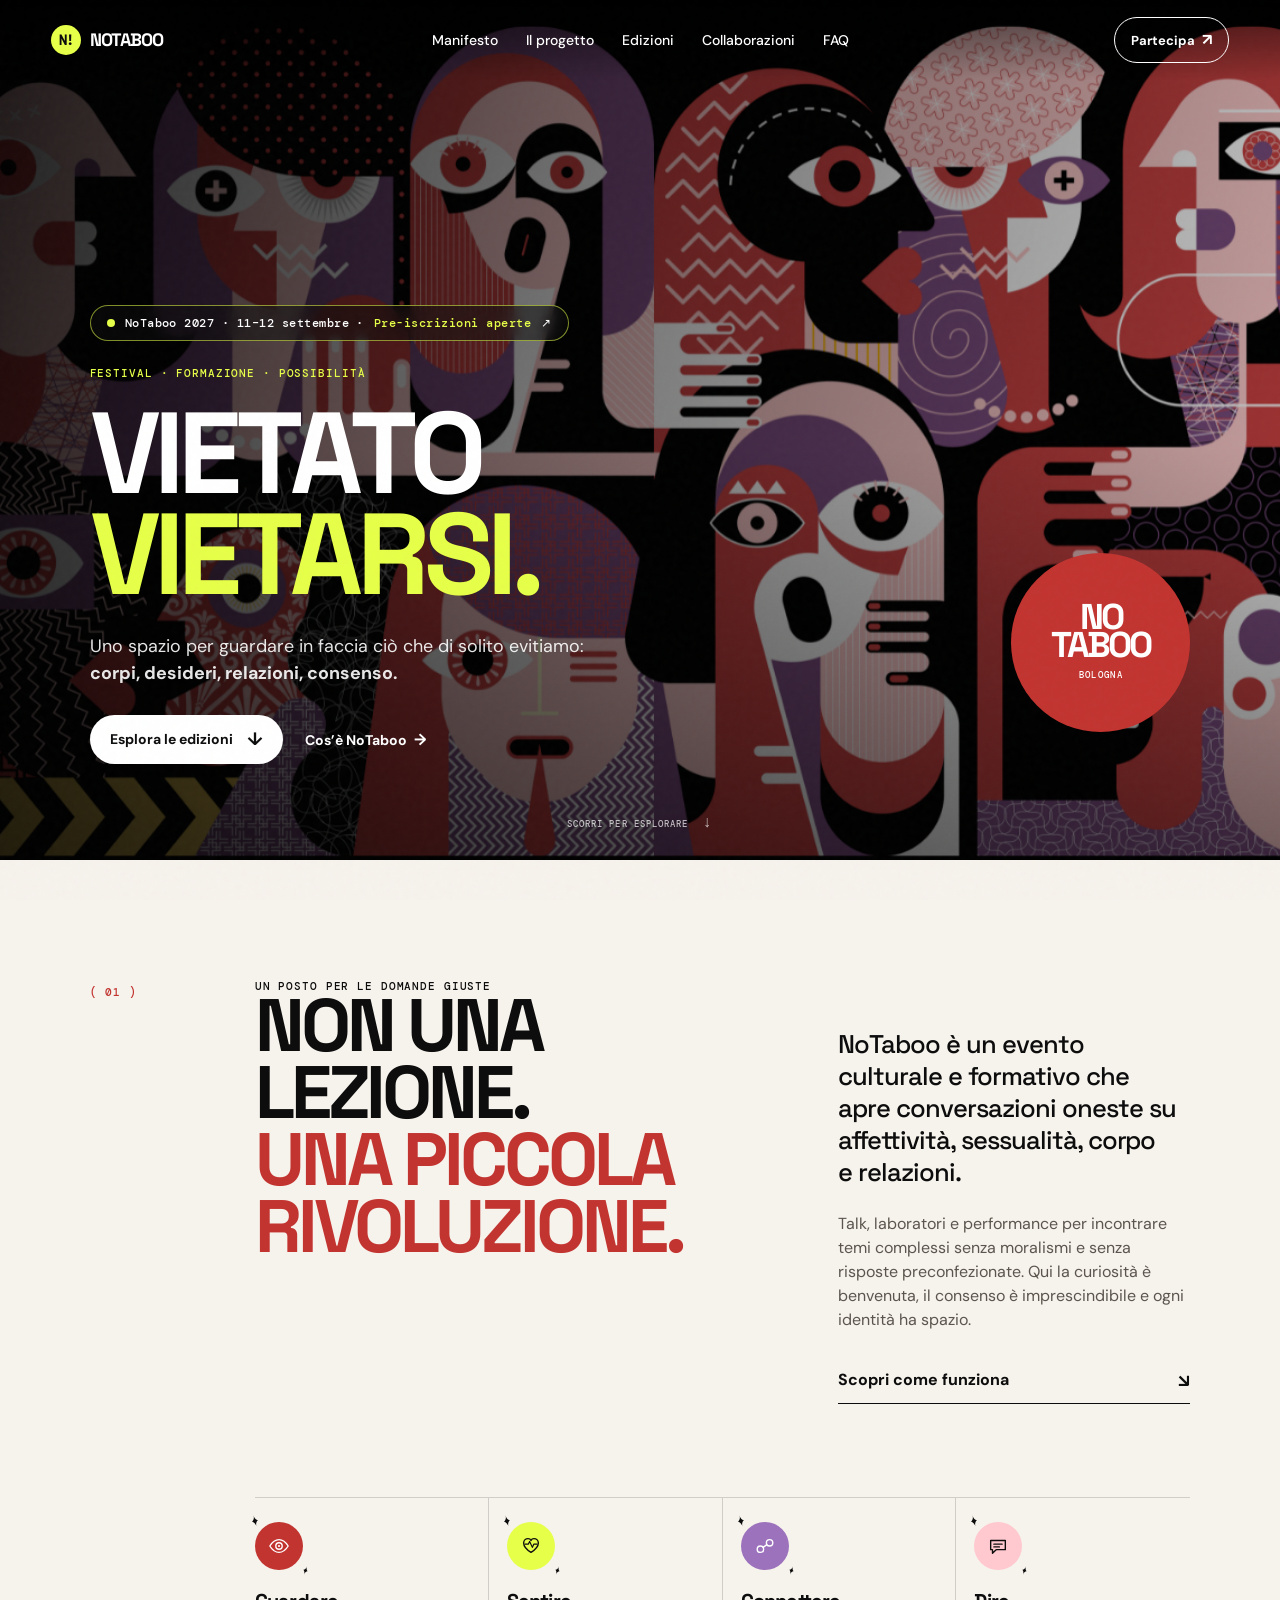
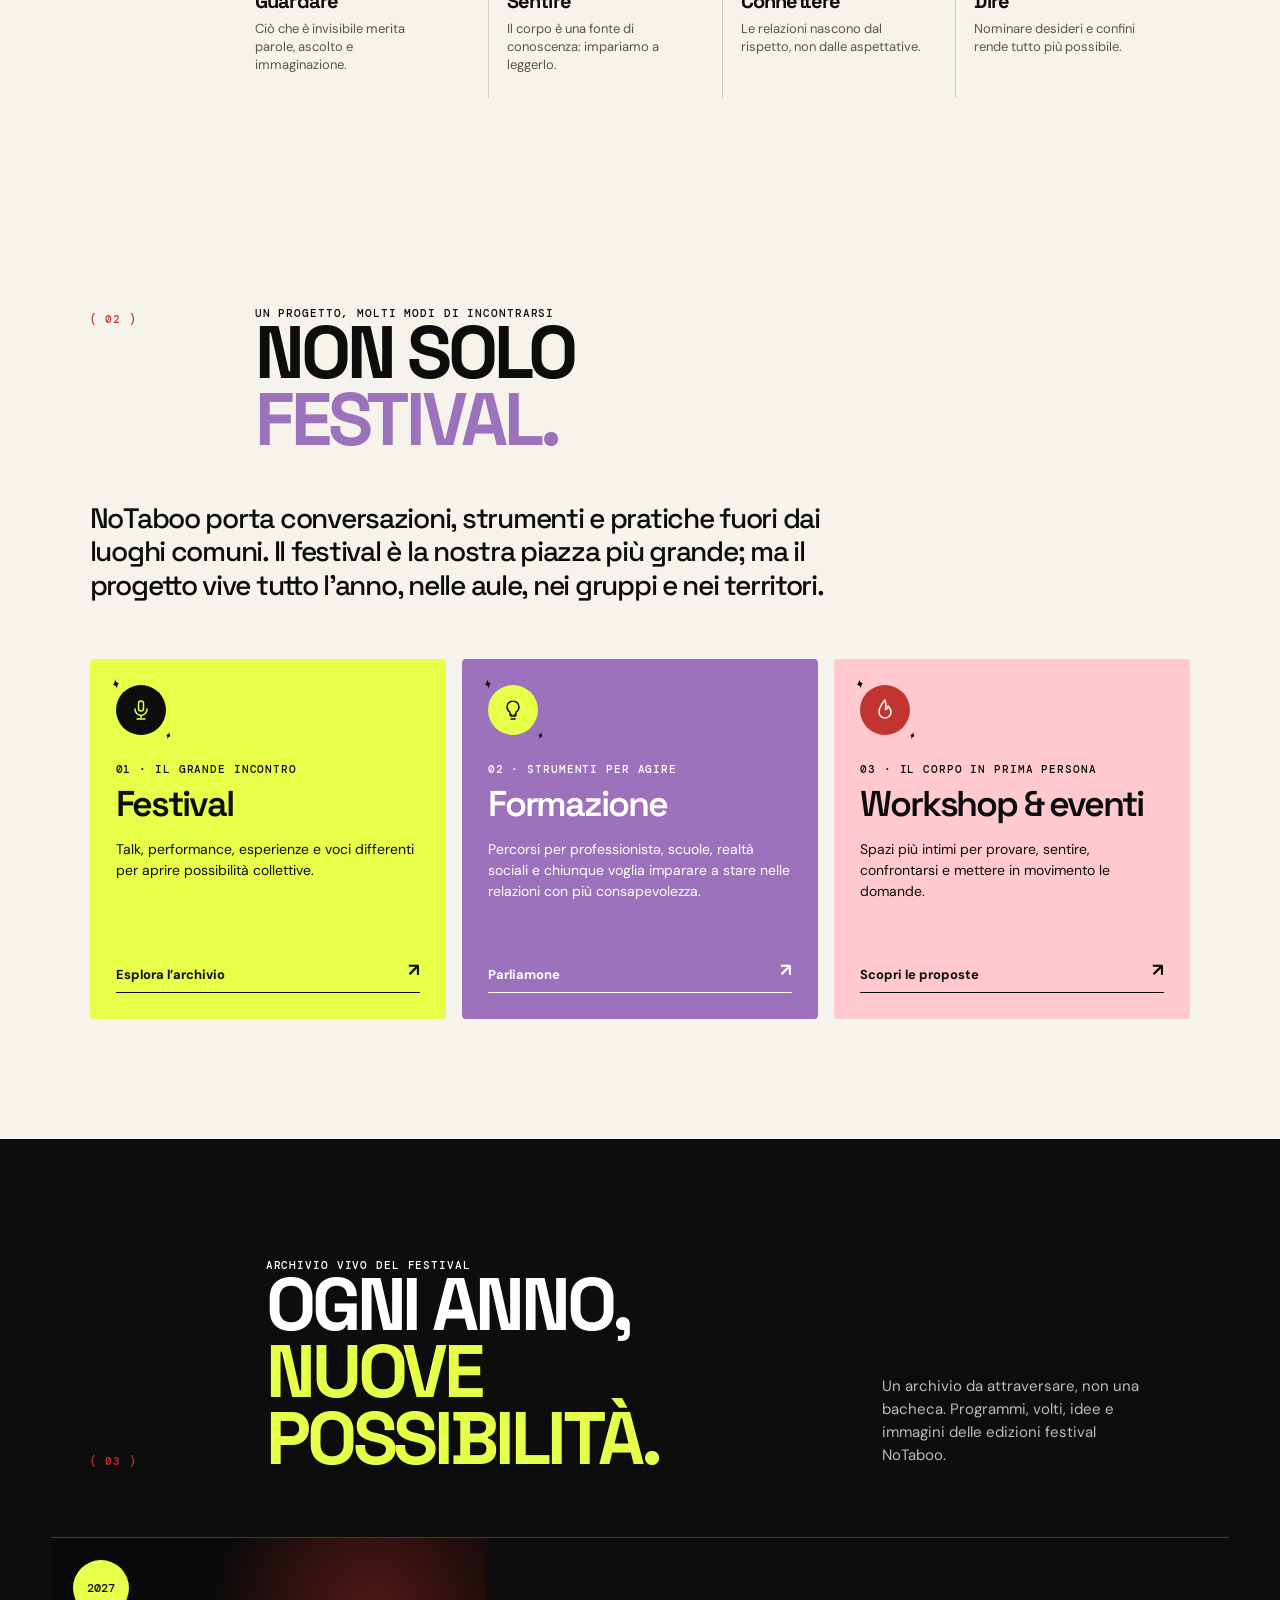
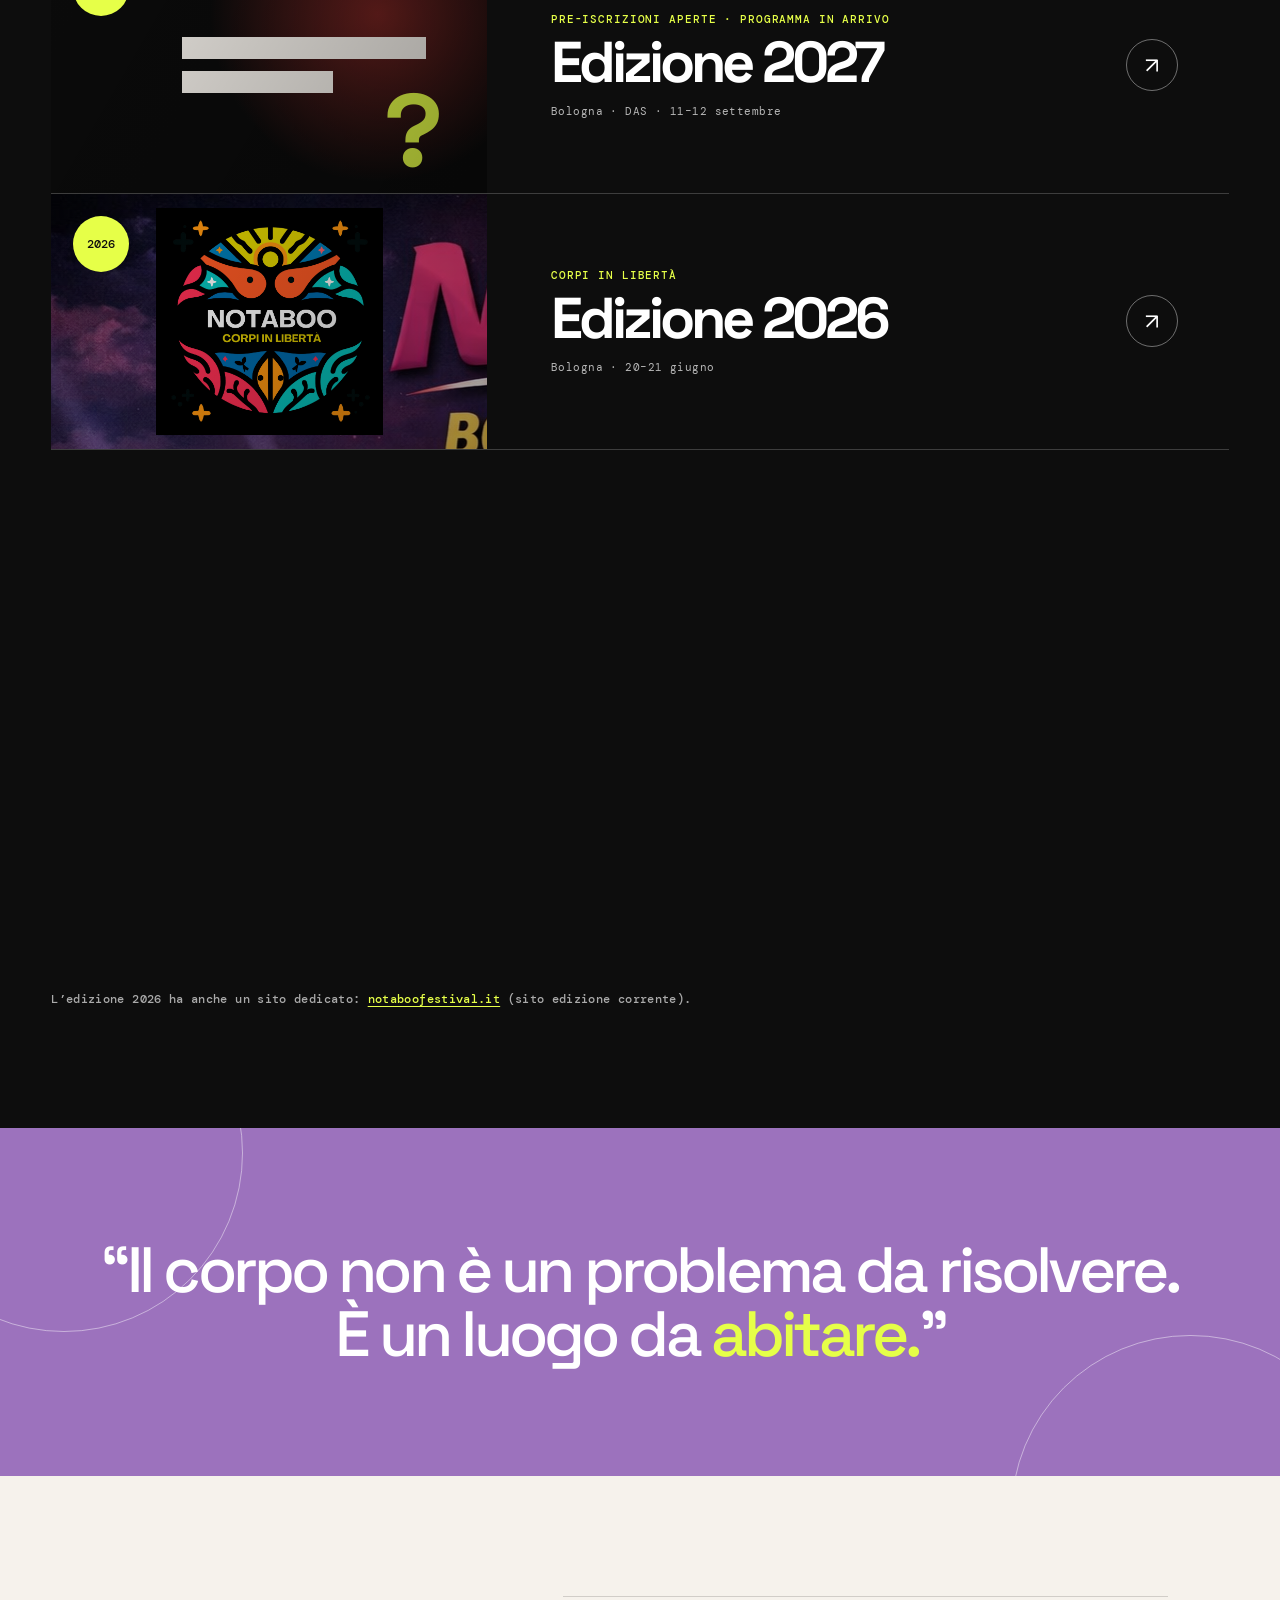
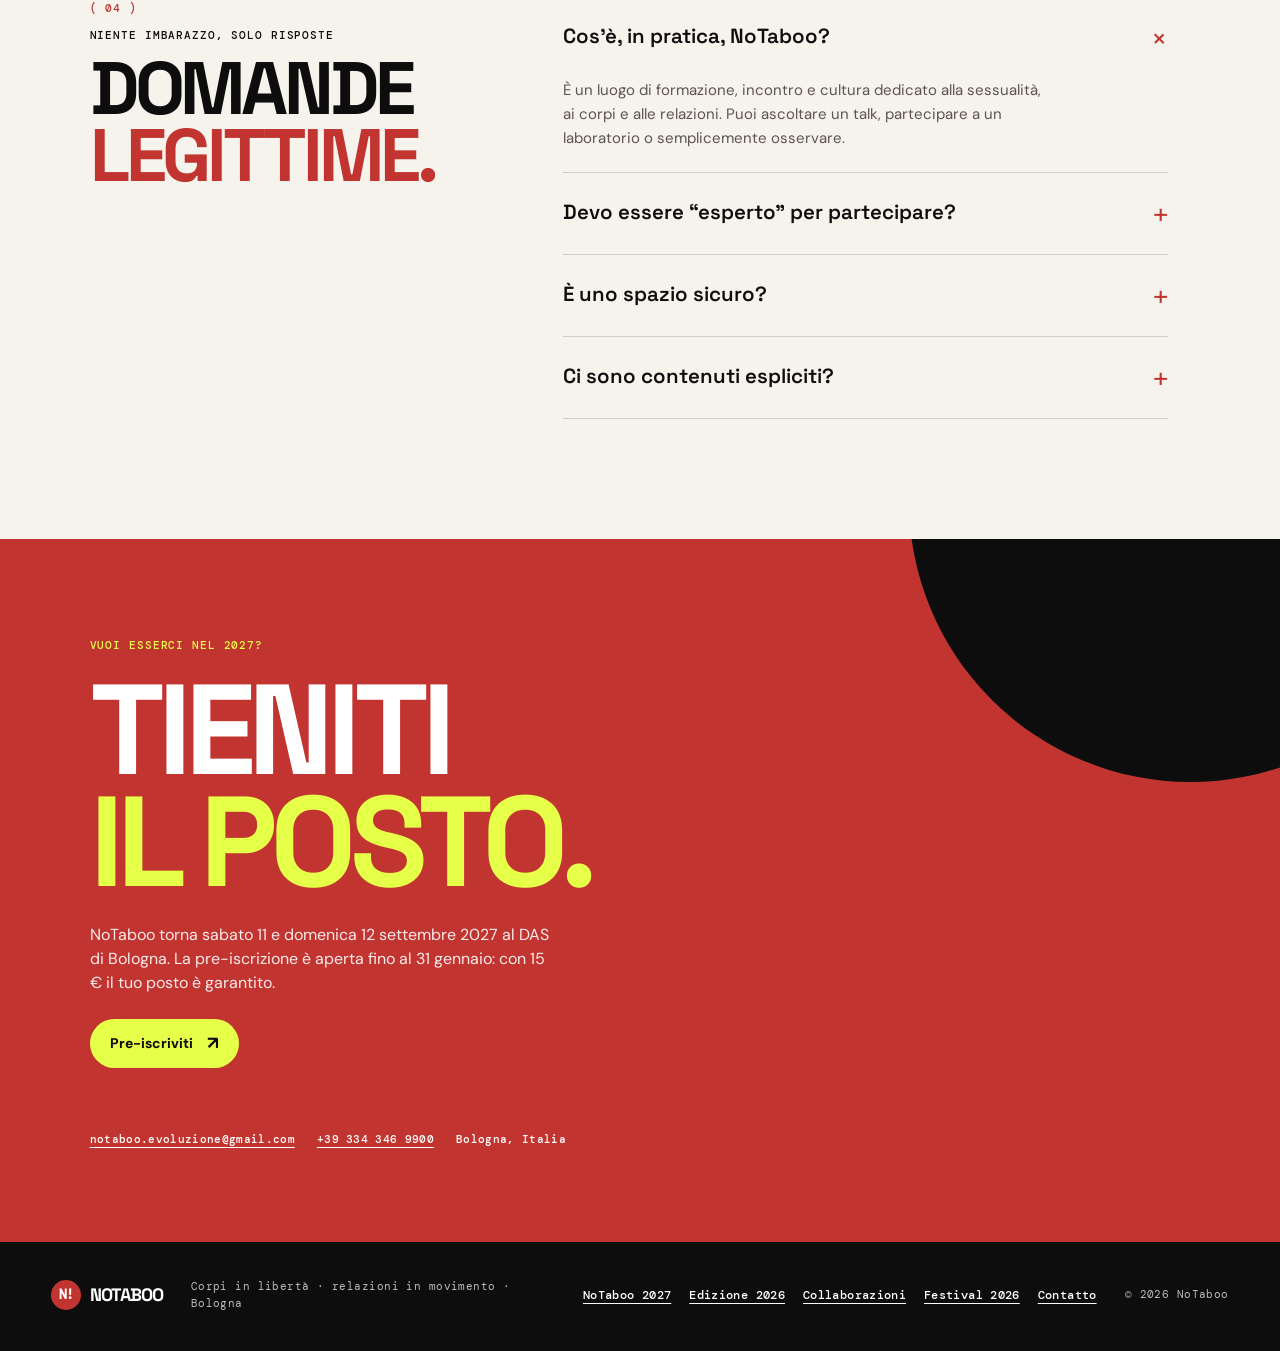
==== commit dc0a1b69: "Aggiunge la pagina teaser e pre-iscrizione di NoTaboo 2027 - Nuova pagina edizione-2027.html: date (" ====
--- a/index.html
+++ b/index.html
@@ -31,7 +31,7 @@
     <link href="https://fonts.googleapis.com/css2?family=DM+Mono:wght@400;500&family=DM+Sans:opsz,wght@9..40,400;9..40,500;9..40,700&family=Space+Grotesk:wght@400;500;600;700&display=swap" rel="stylesheet" />
     <link rel="stylesheet" href="styles.css" />
     <link rel="stylesheet" href="project.css" />
-    <link rel="stylesheet" href="home-editions.css?v=20260624" />
+    <link rel="stylesheet" href="home-editions.css?v=20261019" />
     <link rel="stylesheet" href="navigation.css" />
   </head>
   <body>
@@ -48,18 +48,19 @@
         <a href="collaborazioni.html">Collaborazioni</a>
         <a href="#domande">FAQ</a>
       </nav>
-      <a class="nav-cta" href="#iscrizioni">Partecipa <span>↗</span></a>
+      <a class="nav-cta" href="edizione-2027.html">Partecipa <span>↗</span></a>
       <button class="menu-button" type="button" aria-expanded="false" aria-controls="mobile-menu" aria-label="Apri menu"><i></i><i></i></button>
     </header>
 
     <nav id="mobile-menu" class="mobile-menu" aria-label="Menu mobile">
-      <a href="#manifesto">Manifesto</a><a href="#progetto">Il progetto</a><a href="#edizioni">Edizioni</a><a href="collaborazioni.html">Collaborazioni</a><a href="#domande">FAQ</a><a href="#iscrizioni">Partecipa ↗</a>
+      <a href="#manifesto">Manifesto</a><a href="#progetto">Il progetto</a><a href="#edizioni">Edizioni</a><a href="collaborazioni.html">Collaborazioni</a><a href="#domande">FAQ</a><a href="edizione-2027.html">Partecipa ↗</a>
     </nav>
 
     <main>
       <section class="hero" aria-labelledby="hero-title">
         <div class="hero-art" aria-hidden="true"></div>
         <div class="hero-copy">
+          <a class="hero-announce reveal" href="edizione-2027.html"><span class="hero-announce__dot" aria-hidden="true"></span>NoTaboo 2027 · 11–12 settembre · <strong>Pre-iscrizioni aperte</strong> <span aria-hidden="true">↗</span></a>
           <p class="eyebrow reveal">Festival · formazione · possibilità</p>
           <h1 id="hero-title" class="reveal"><span class="line">VIETATO</span><span class="line accent">VIETARSI.</span></h1>
           <p class="hero-intro reveal">Uno spazio per guardare in faccia ciò che di solito evitiamo: <strong>corpi, desideri, relazioni, consenso.</strong></p>
@@ -98,6 +99,13 @@
       <section id="edizioni" class="editions" aria-labelledby="edizioni-title">
         <div class="section-wrap editions-head"><p class="section-number">( 03 )</p><div><p class="eyebrow">Archivio vivo del festival</p><h2 id="edizioni-title">OGNI ANNO,<br /><em>NUOVE POSSIBILITÀ.</em></h2></div><p>Un archivio da attraversare, non una bacheca. Programmi, volti, idee e immagini delle edizioni festival NoTaboo.</p></div>
         <div class="edition-list">
+          <a class="edition-card edition-card--2027" href="edizione-2027.html">
+            <div class="edition-card__image image-2027" aria-hidden="true">
+              <span class="image-2027__redacted"></span><span class="image-2027__redacted image-2027__redacted--short"></span><span class="image-2027__q">?</span>
+              <span class="date-chip">2027</span>
+            </div>
+            <div class="edition-card__content"><p class="eyebrow">Pre-iscrizioni aperte · programma in arrivo</p><h3>Edizione 2027</h3><p class="edition-meta">Bologna · DAS · 11–12 settembre</p><span class="card-arrow">↗</span></div>
+          </a>
           <a class="edition-card edition-card--2026" href="edizione-2026.html">
             <div class="edition-card__image image-2026">
               <img class="edition-archive-image edition-archive-image--logo" src="assets/brand/logo-notaboo.png" alt="Logo NoTaboo" />
@@ -136,7 +144,7 @@
       </section>
 
       <section id="iscrizioni" class="contact-band">
-        <div class="section-wrap contact-content"><p class="eyebrow">Vuoi esserci?</p><h2>TIENITI<br /><span>VICINƏ.</span></h2><p>Le iscrizioni alla prossima esperienza NoTaboo saranno disponibili qui. Nel frattempo, puoi scriverci.</p><a class="button button--acid" href="mailto:notaboo.evoluzione@gmail.com">Scrivici <span>↗</span></a><div class="contact-details"><a href="mailto:notaboo.evoluzione@gmail.com">notaboo.evoluzione@gmail.com</a><a href="tel:+393343469900">+39 334 346 9900</a><span>Bologna, Italia</span></div></div>
+        <div class="section-wrap contact-content"><p class="eyebrow">Vuoi esserci nel 2027?</p><h2>TIENITI<br /><span>IL POSTO.</span></h2><p>NoTaboo torna sabato 11 e domenica 12 settembre 2027 al DAS di Bologna. La pre-iscrizione è aperta fino al 31 gennaio: con 15 € il tuo posto è garantito.</p><a class="button button--acid" href="edizione-2027.html">Pre-iscriviti <span>↗</span></a><div class="contact-details"><a href="mailto:notaboo.evoluzione@gmail.com">notaboo.evoluzione@gmail.com</a><a href="tel:+393343469900">+39 334 346 9900</a><span>Bologna, Italia</span></div></div>
       </section>
     </main>
     <footer class="site-footer">
@@ -145,6 +153,7 @@
       </a>
       <p>Corpi in libertà · relazioni in movimento · Bologna</p>
       <div class="footer-links">
+        <a href="edizione-2027.html">NoTaboo 2027</a>
         <a href="edizione-2026.html">Edizione 2026</a>
         <a href="collaborazioni.html">Collaborazioni</a>
         <a href="https://notaboofestival.it" rel="noopener noreferrer">Festival 2026</a>
--- a/styles.css
+++ b/styles.css
@@ -122,6 +122,7 @@
 /* —— Header / nav —— */
 .site-header {
   align-items: center;
+  background: linear-gradient(to bottom, rgba(0, 0, 0, 0.55), transparent);
   display: flex;
   height: var(--header-h);
   justify-content: space-between;
@@ -161,6 +162,19 @@
   justify-content: center;
   letter-spacing: -0.1em;
   width: 30px;
+  flex-shrink: 0;
+}
+
+/* Safety: if an <img> brand mark is reintroduced, never let the full
+   circular logo render unconstrained (htmlpreview / lagged brand.css). */
+.brand img,
+.brand-logo {
+  width: 30px;
+  height: 30px;
+  max-width: 30px;
+  max-height: 30px;
+  object-fit: contain;
+  display: block;
   flex-shrink: 0;
 }
 
@@ -377,7 +391,7 @@
 }
 
 .hero-art {
-  background-image: url("Edizione%202026/Grafica/Sito/header%20immagine.png");
+  background-image: url("assets/home/header-2026.png");
   background-position: 74% 52%;
   background-repeat: no-repeat;
   background-size: cover;
@@ -385,8 +399,8 @@
   opacity: 0.98;
   position: absolute;
   z-index: -2;
-  transform: scale(1.04);
-  animation: art-breathe 14s ease-in-out infinite alternate;
+  transform: none;
+  animation: none;
 }
 
 .hero-copy {
@@ -481,8 +495,9 @@
   margin-left: 8px;
 }
 
+/* art-breathe disabled — static hero background (avoids scroll "movement") */
 @keyframes art-breathe {
-  to { transform: scale(1.1) translate(-1%, 1%); }
+  to { transform: none; }
 }
 
 /* —— Manifesto —— */
@@ -1026,6 +1041,36 @@
   outline-offset: 4px;
 }
 
+
+/* Tablet / iPad landscape: desktop nav shows at ≥761px but padding was too tight. */
+@media (min-width: 761px) and (max-width: 1100px) {
+  :root {
+    --header-h: 74px;
+  }
+
+  .site-header {
+    height: var(--header-h);
+    padding: 0 24px;
+  }
+
+  .desktop-nav {
+    flex-wrap: wrap;
+    gap: 16px;
+    font-size: 13px;
+    justify-content: center;
+    row-gap: 6px;
+  }
+
+  .nav-cta {
+    padding: 9px 14px;
+    font-size: 12px;
+  }
+
+  .brand {
+    font-size: 16px;
+  }
+}
+
 @media (min-width: 761px) {
   .desktop-nav {
     display: flex;
--- a/home-editions.css
+++ b/home-editions.css
@@ -30,3 +30,94 @@
 .image-2024 {
   background: #111;
 }
+
+/* NoTaboo 2027: annuncio nell'hero e card "misteriosa" in archivio. */
+.hero-announce {
+  align-items: center;
+  background: rgba(13, 13, 13, .55);
+  border: 1px solid rgba(230, 255, 72, .55);
+  border-radius: var(--radius-pill);
+  color: #fff;
+  display: inline-flex;
+  font: 500 12px var(--mono);
+  gap: 10px;
+  letter-spacing: .04em;
+  margin-bottom: 26px;
+  padding: 9px 16px;
+  transition: background .25s ease, color .25s ease;
+  -webkit-backdrop-filter: blur(8px);
+  backdrop-filter: blur(8px);
+}
+
+.hero-announce strong {
+  color: var(--acid);
+  font-weight: 500;
+}
+
+.hero-announce:hover {
+  background: var(--acid);
+  color: var(--ink);
+}
+
+.hero-announce:hover strong {
+  color: var(--ink);
+}
+
+.hero-announce__dot {
+  animation: announce-pulse 1.8s ease-in-out infinite;
+  background: var(--acid);
+  border-radius: 50%;
+  height: 8px;
+  width: 8px;
+}
+
+@keyframes announce-pulse {
+  50% { opacity: .3; transform: scale(.7); }
+}
+
+.image-2027 {
+  background:
+    radial-gradient(circle at 75% 30%, rgba(194, 52, 48, .55), transparent 45%),
+    #0b0b0b;
+  display: flex;
+  flex-direction: column;
+  gap: 12px;
+  justify-content: center;
+  padding: 0 14% 0 30%;
+}
+
+.image-2027__redacted {
+  background: #f6f2ec;
+  display: block;
+  height: 22px;
+  width: 100%;
+}
+
+.image-2027__redacted--short {
+  width: 62%;
+}
+
+.image-2027__q {
+  color: var(--acid);
+  font: 700 clamp(4rem, 8vw, 7rem) / .8 var(--space);
+  position: absolute;
+  right: 10%;
+  bottom: 8%;
+}
+
+.edition-card--2027 .date-chip {
+  background: var(--acid);
+}
+
+@media (max-width: 760px) {
+  .hero-announce {
+    font-size: 11px;
+    padding: 8px 12px;
+  }
+}
+
+@media (prefers-reduced-motion: reduce) {
+  .hero-announce__dot {
+    animation: none;
+  }
+}
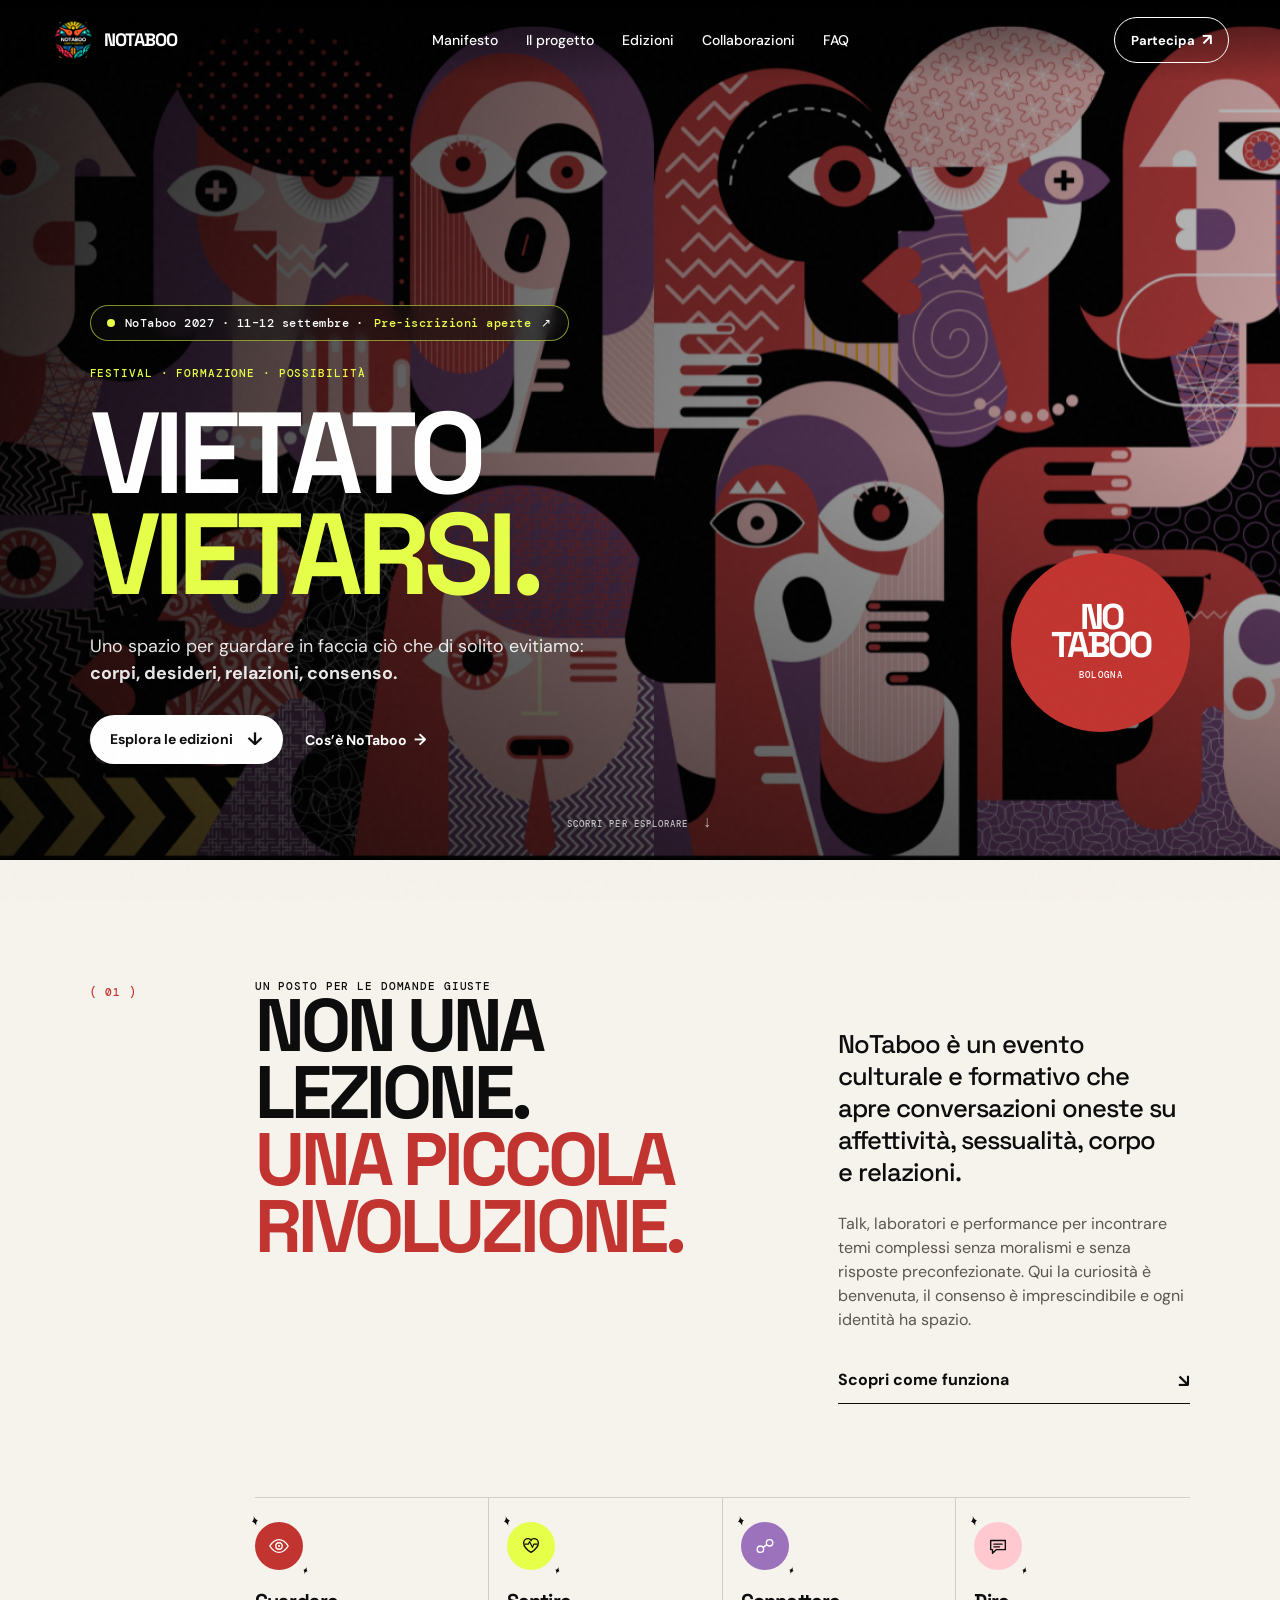
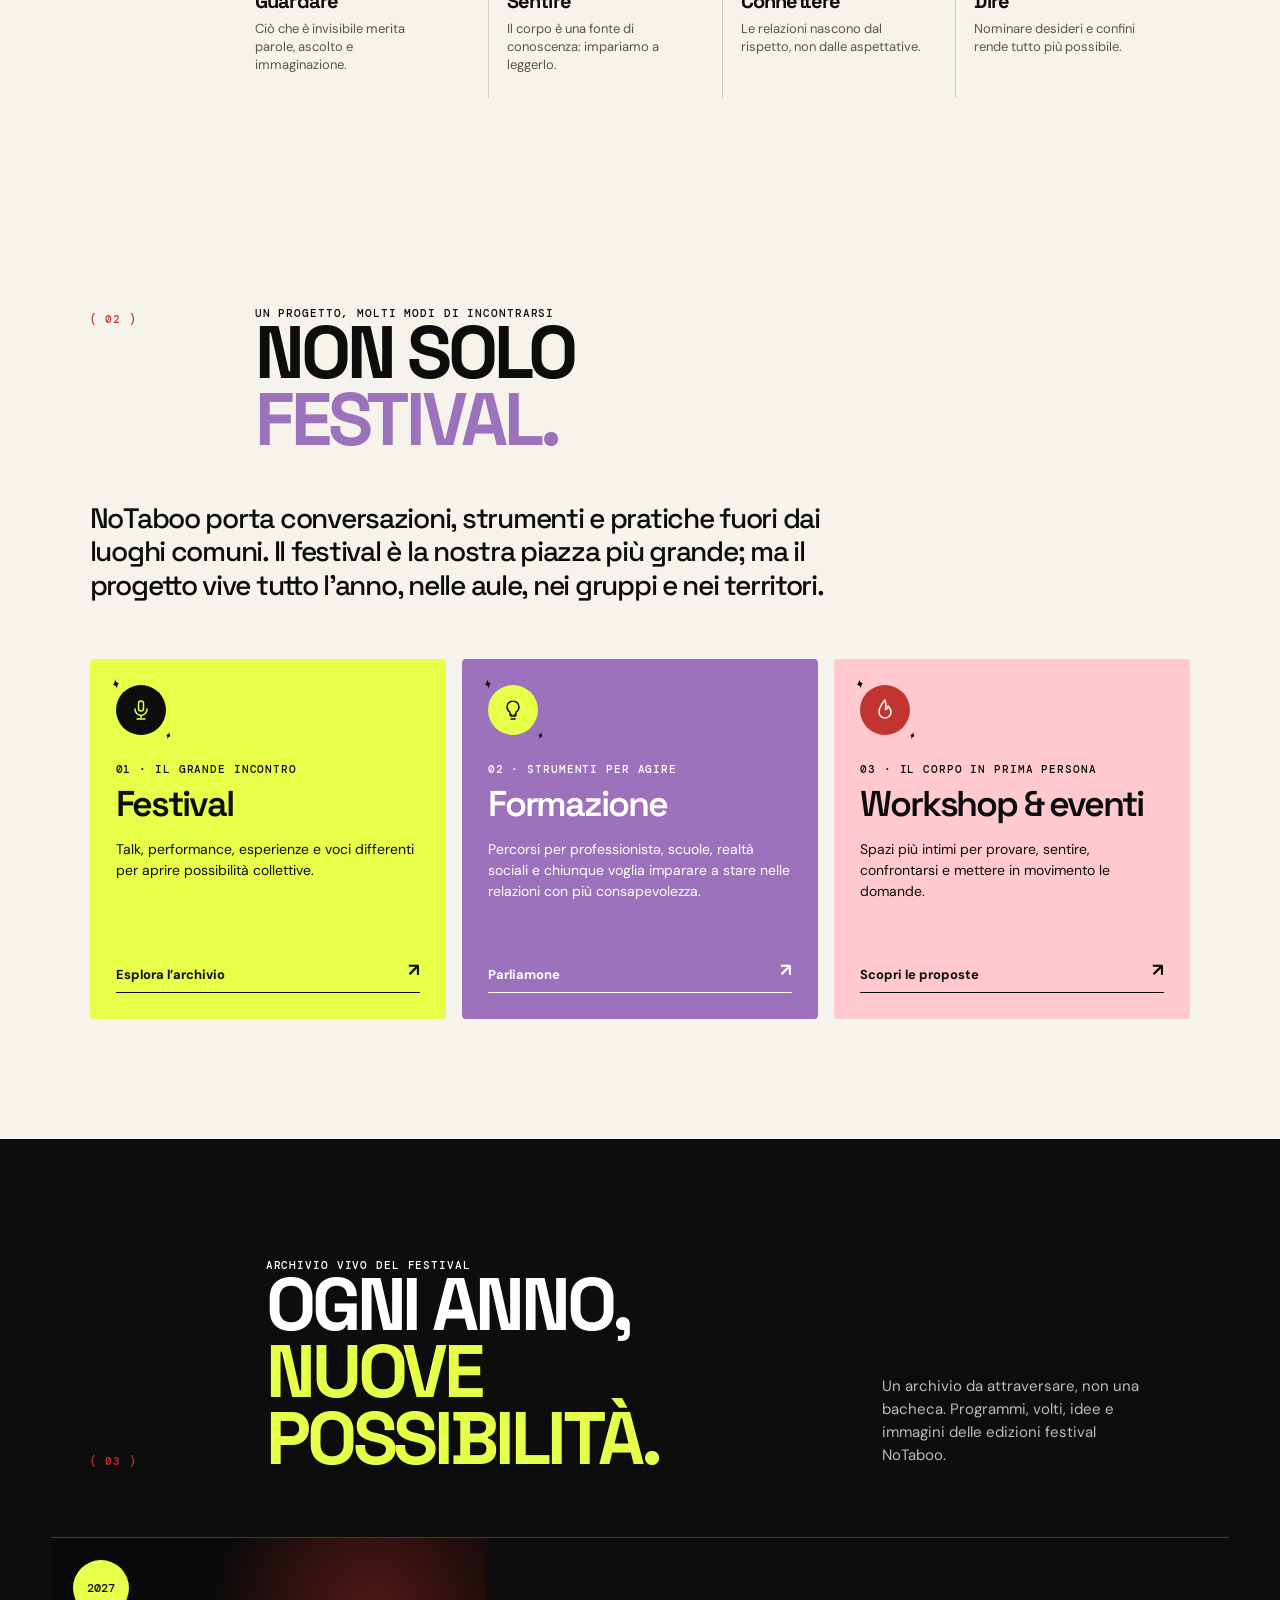
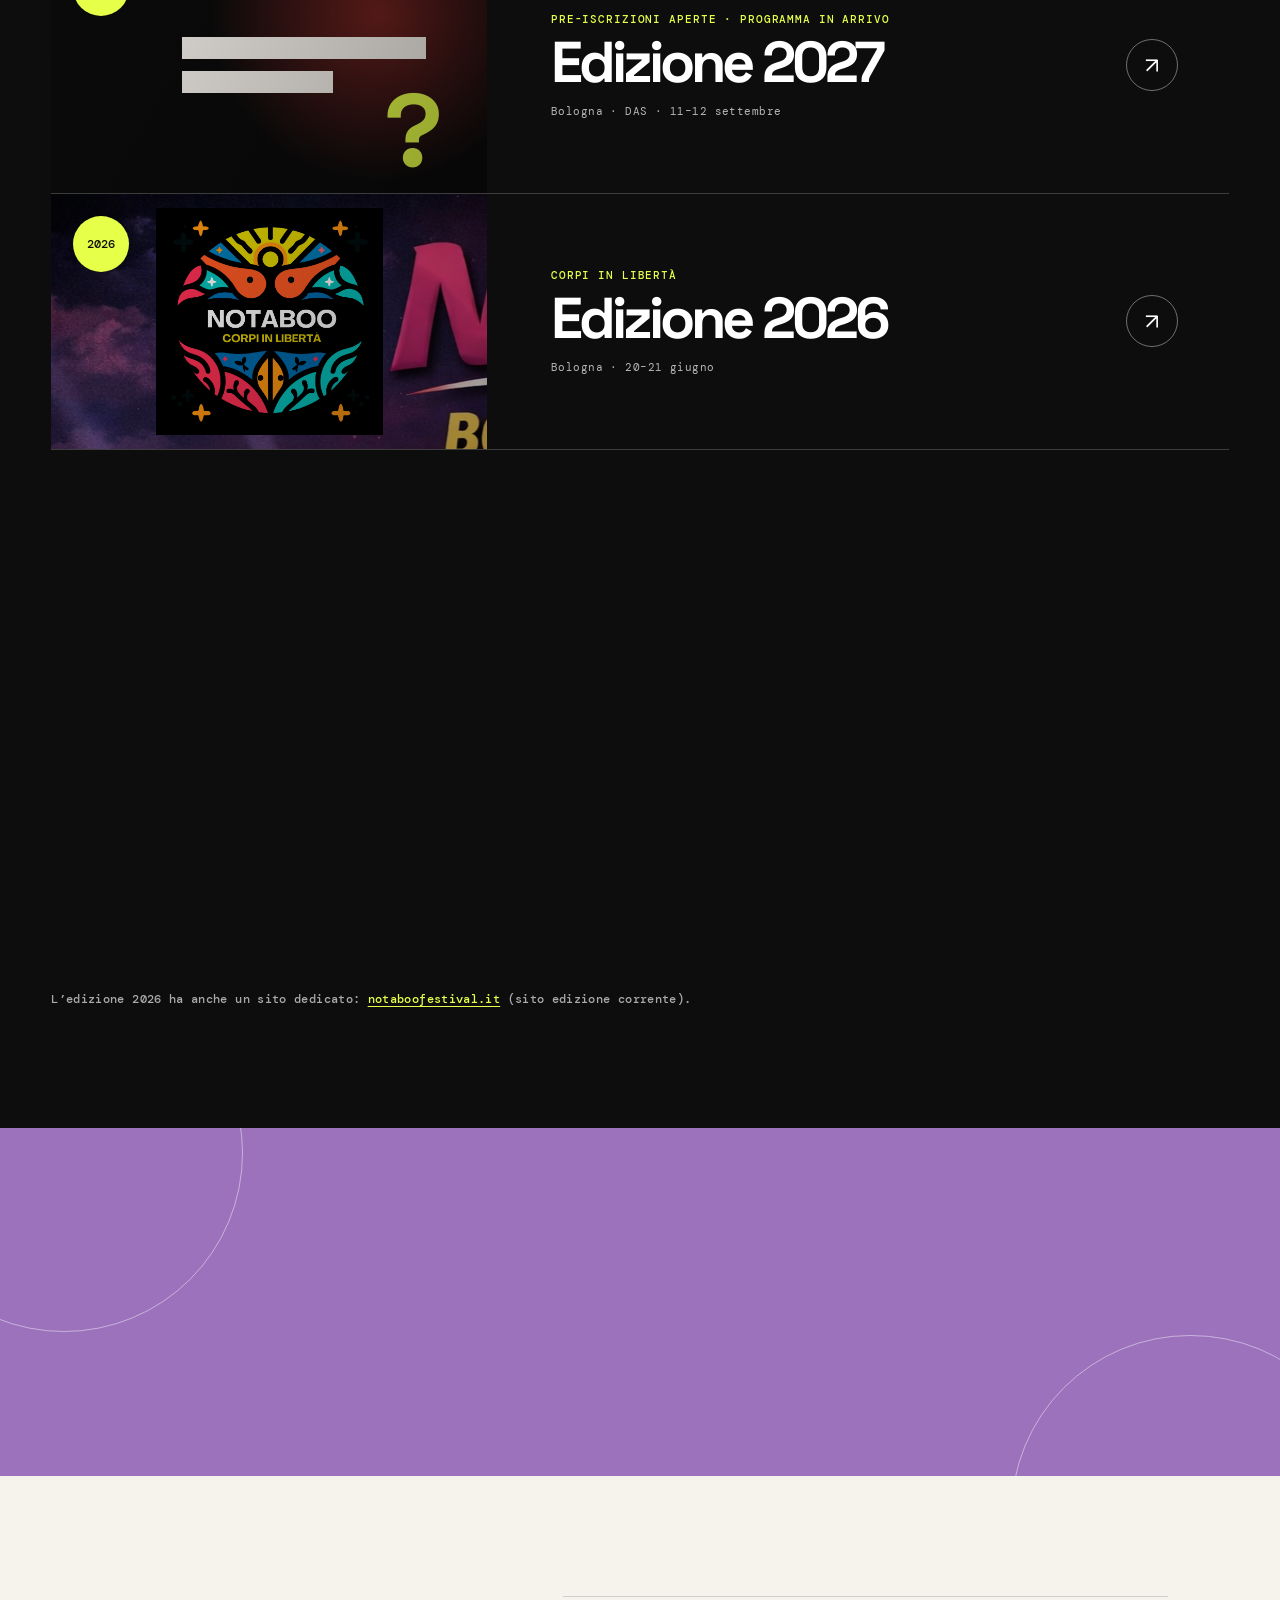
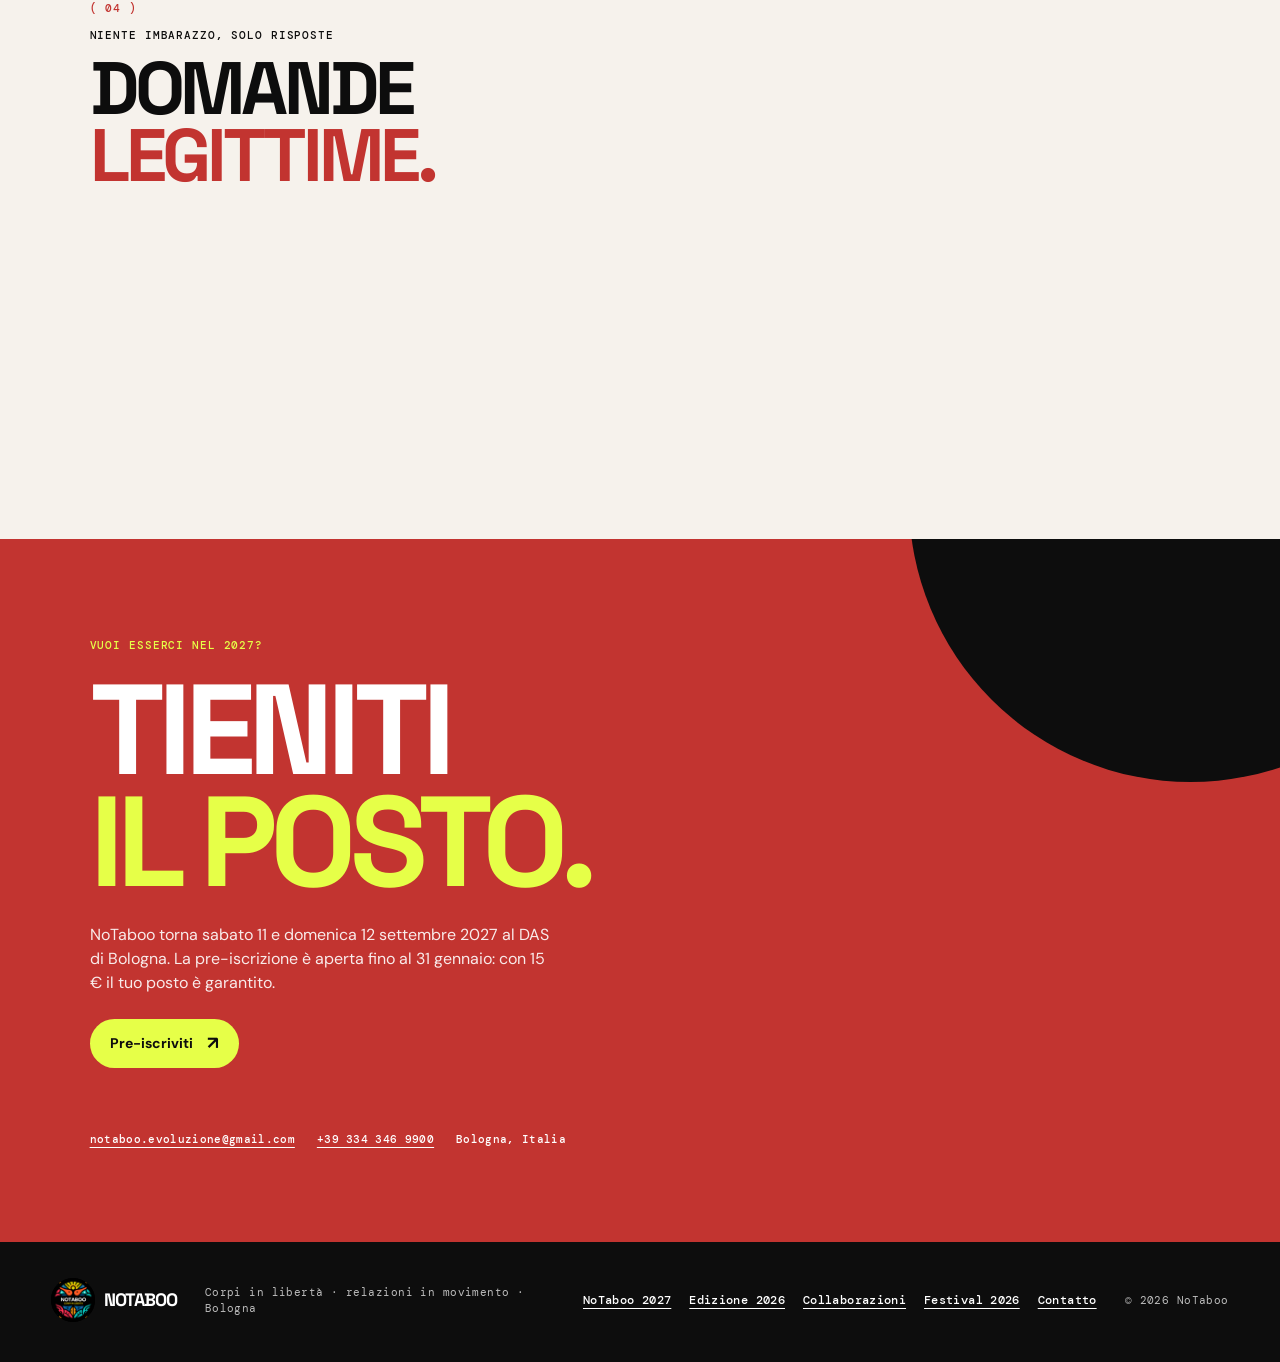
==== commit a6761930: "Usa il logo ufficiale NoTaboo in header, footer e favicon Sostituisce il segno testuale "N!" con il " ====
--- a/index.html
+++ b/index.html
@@ -39,7 +39,7 @@
     <div class="grain" aria-hidden="true"></div>
     <header class="site-header">
       <a class="brand" href="index.html" aria-label="NoTaboo, home">
-        <span class="brand-mark" aria-hidden="true">N!</span><span class="brand-word">NOTABOO</span>
+        <img class="brand-logo" src="assets/brand/logo-notaboo-96.png" srcset="assets/brand/logo-notaboo-96.png 1x, assets/brand/logo-notaboo-192.png 2x" width="44" height="44" alt="" /><span class="brand-word">NOTABOO</span>
       </a>
       <nav class="desktop-nav" aria-label="Navigazione principale">
         <a href="#manifesto">Manifesto</a>
@@ -149,7 +149,7 @@
     </main>
     <footer class="site-footer">
       <a class="brand" href="index.html" aria-label="NoTaboo, home">
-        <span class="brand-mark" aria-hidden="true">N!</span><span class="brand-word">NOTABOO</span>
+        <img class="brand-logo" src="assets/brand/logo-notaboo-96.png" srcset="assets/brand/logo-notaboo-96.png 1x, assets/brand/logo-notaboo-192.png 2x" width="44" height="44" alt="" /><span class="brand-word">NOTABOO</span>
       </a>
       <p>Corpi in libertà · relazioni in movimento · Bologna</p>
       <div class="footer-links">
--- a/styles.css
+++ b/styles.css
@@ -165,17 +165,28 @@
   flex-shrink: 0;
 }
 
-/* Safety: if an <img> brand mark is reintroduced, never let the full
-   circular logo render unconstrained (htmlpreview / lagged brand.css). */
+/* Logo ufficiale: dimensioni bloccate anche se brand.css arriva in ritardo,
+   così l'immagine non può mai esplodere a tutta pagina. */
 .brand img,
 .brand-logo {
-  width: 30px;
-  height: 30px;
-  max-width: 30px;
-  max-height: 30px;
+  width: 44px;
+  height: 44px;
+  max-width: 44px;
+  max-height: 44px;
   object-fit: contain;
   display: block;
   flex-shrink: 0;
+  border-radius: 50%;
+}
+
+@media (max-width: 760px) {
+  .brand img,
+  .brand-logo {
+    width: 38px;
+    height: 38px;
+    max-width: 38px;
+    max-height: 38px;
+  }
 }
 
 .desktop-nav {
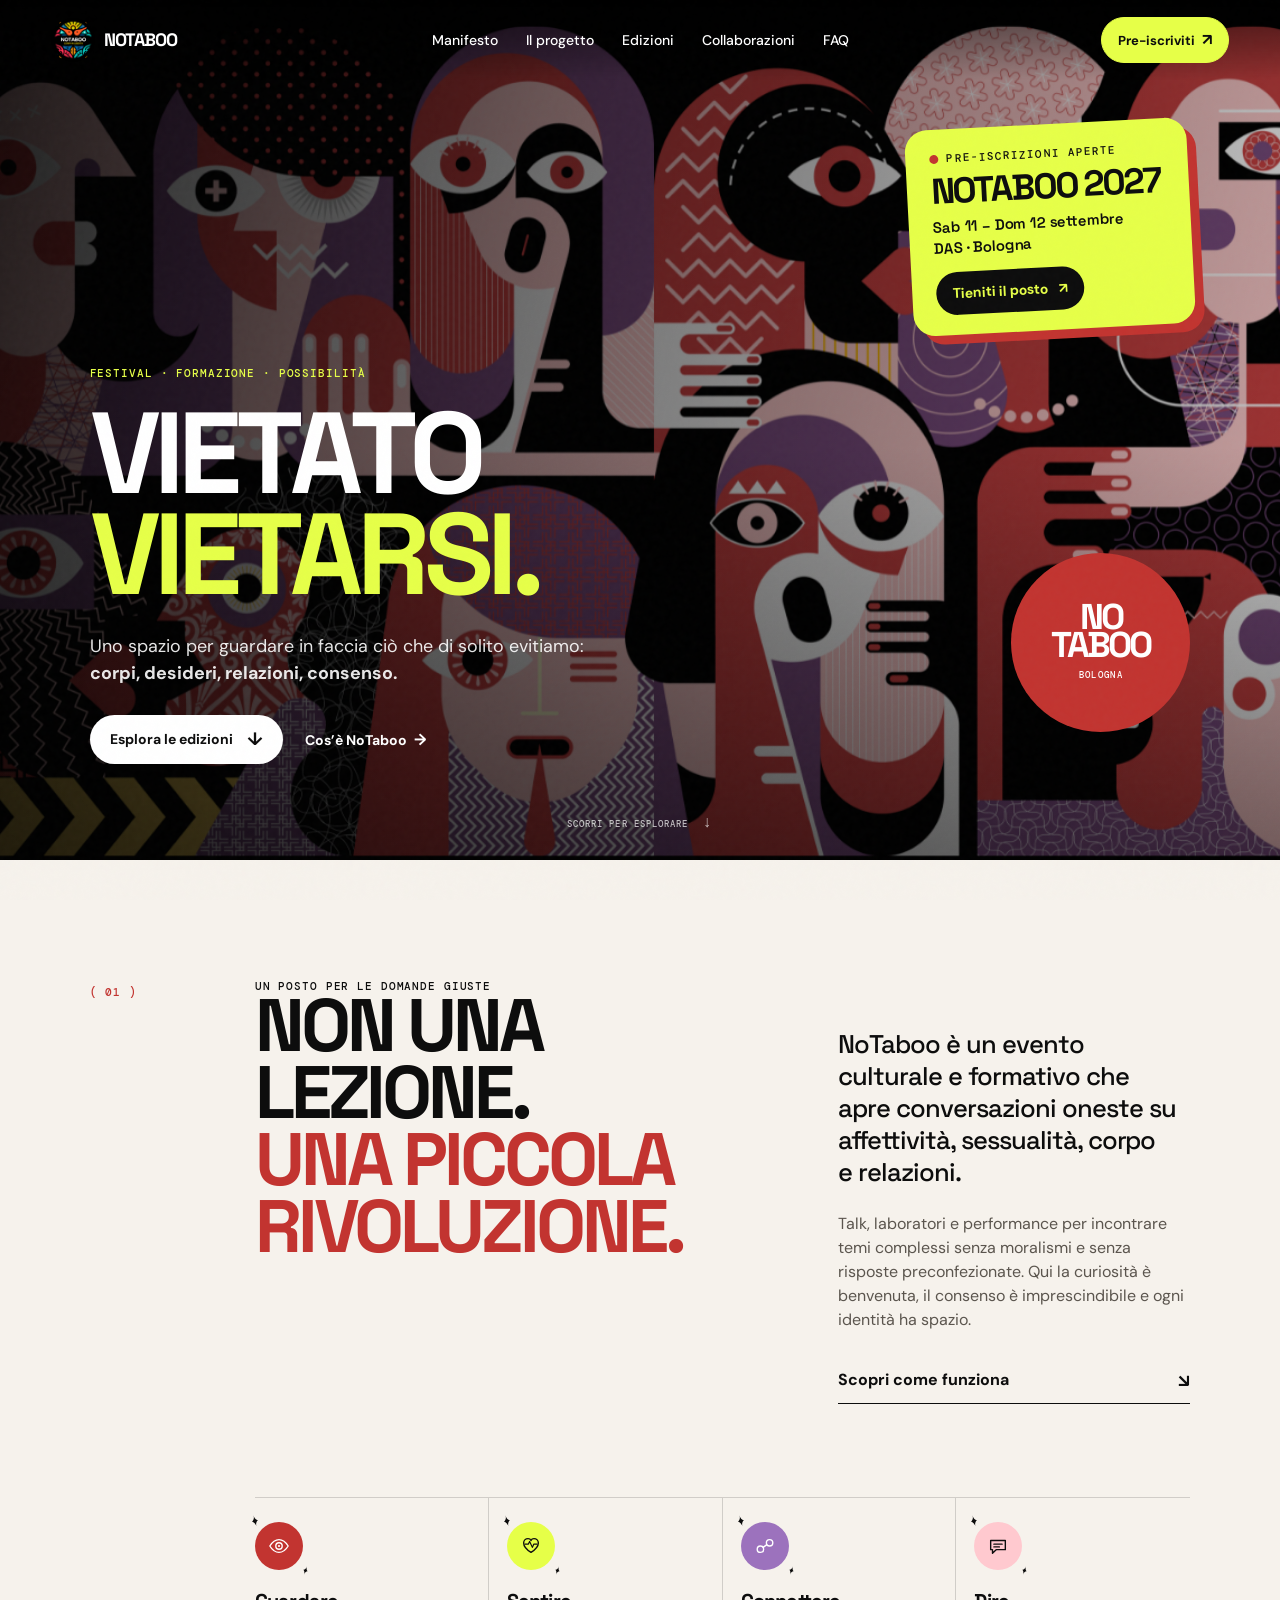
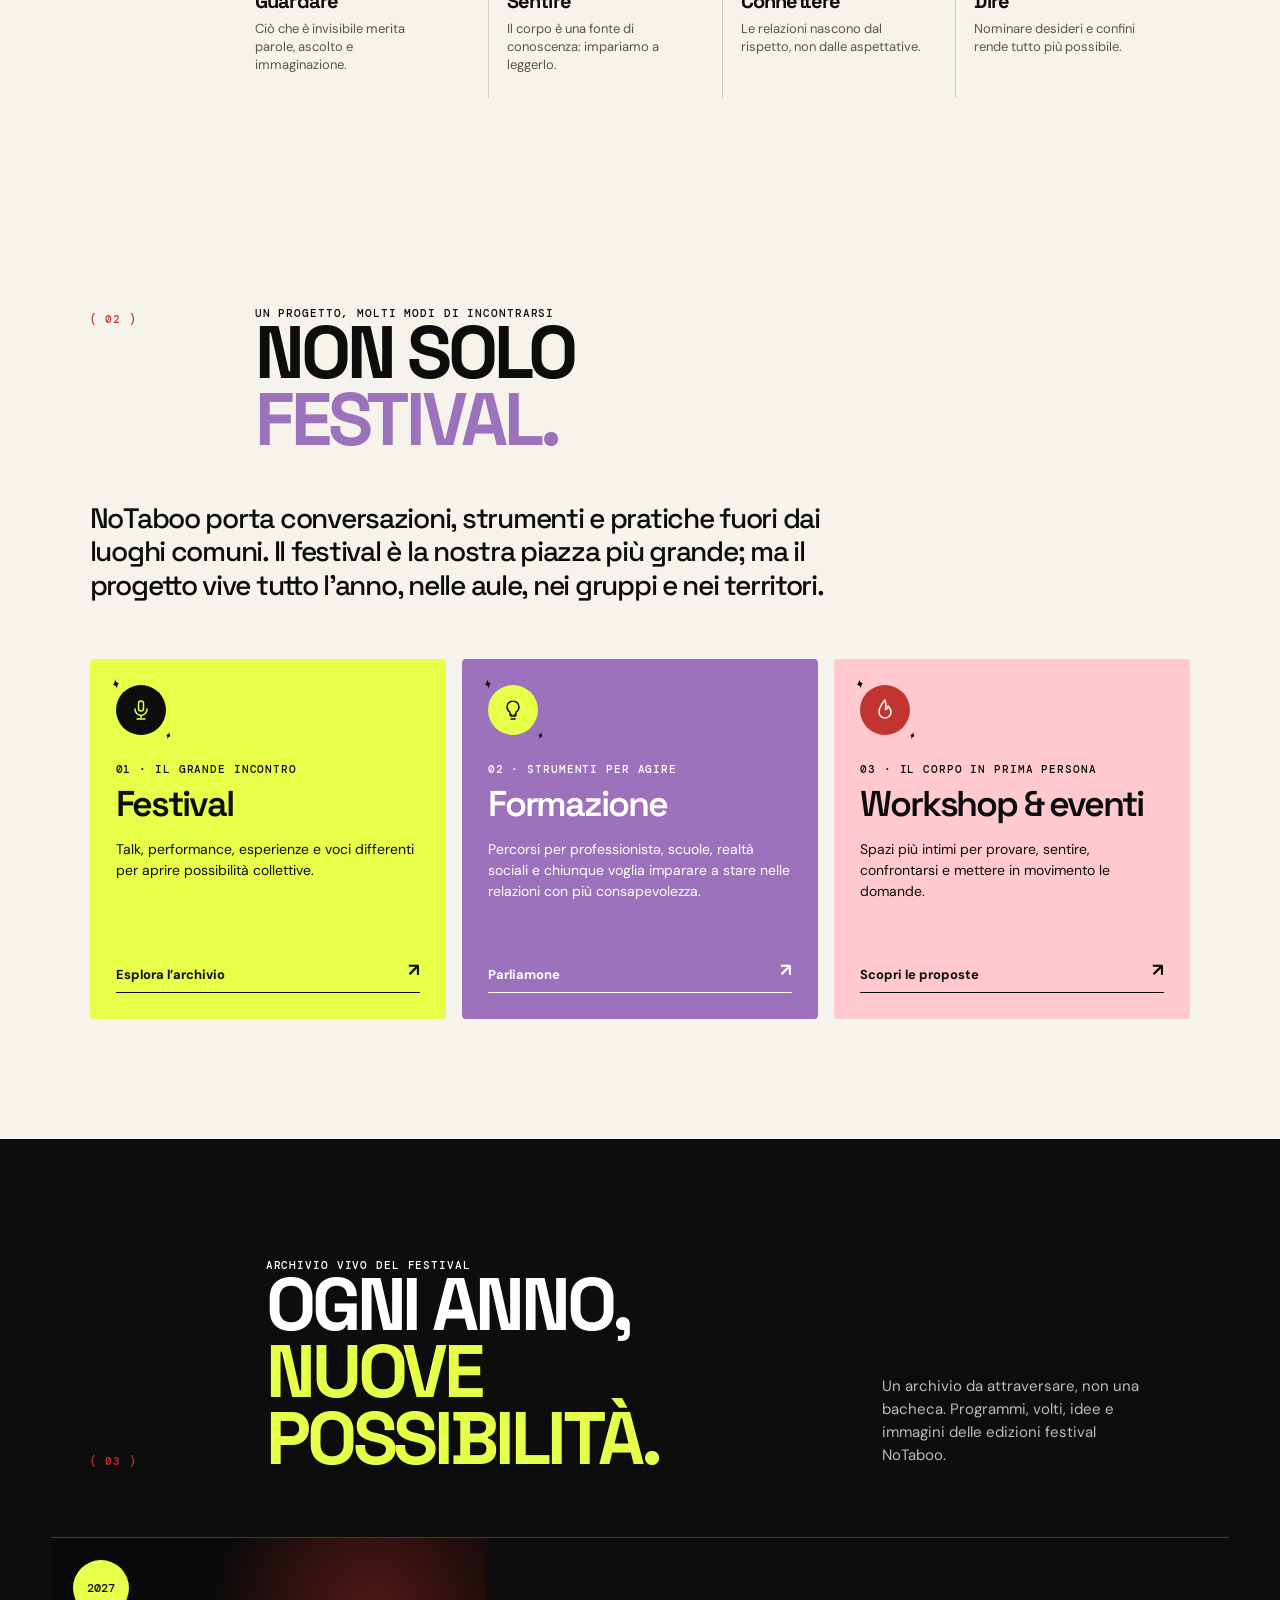
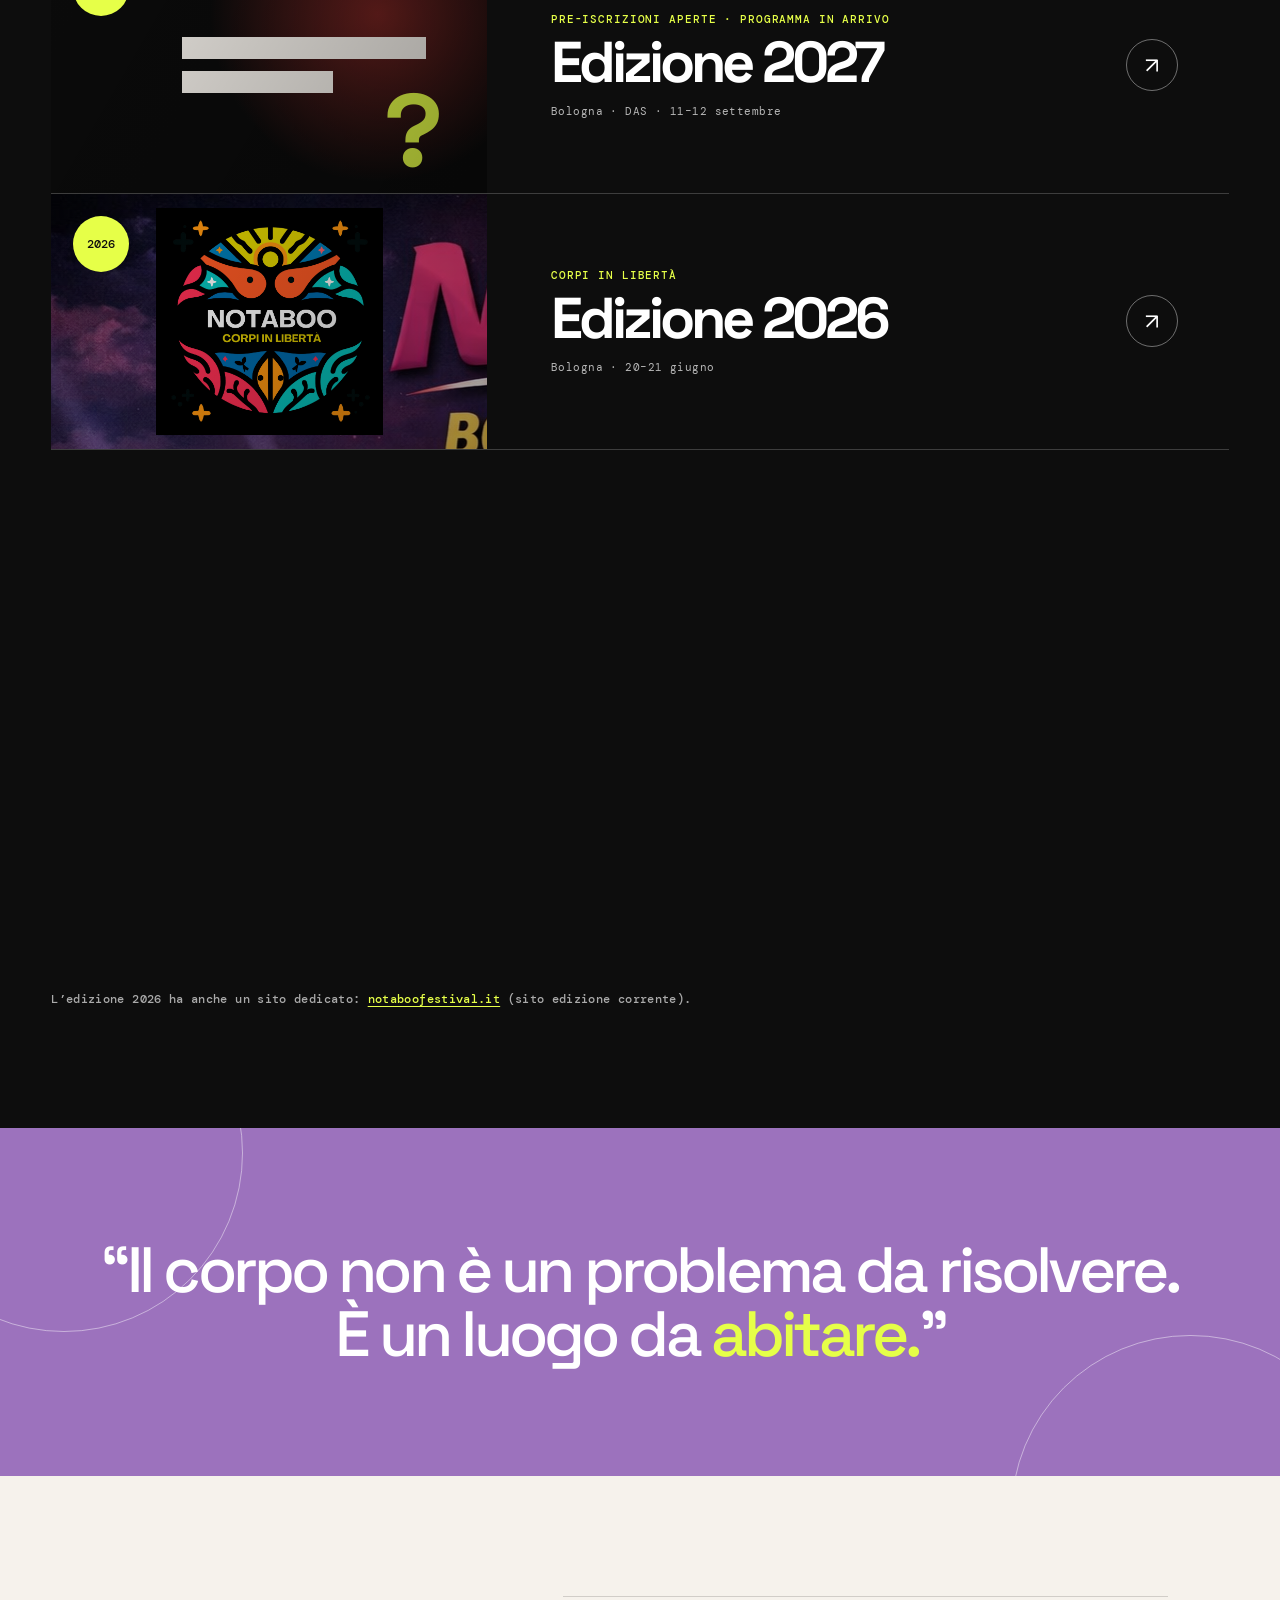
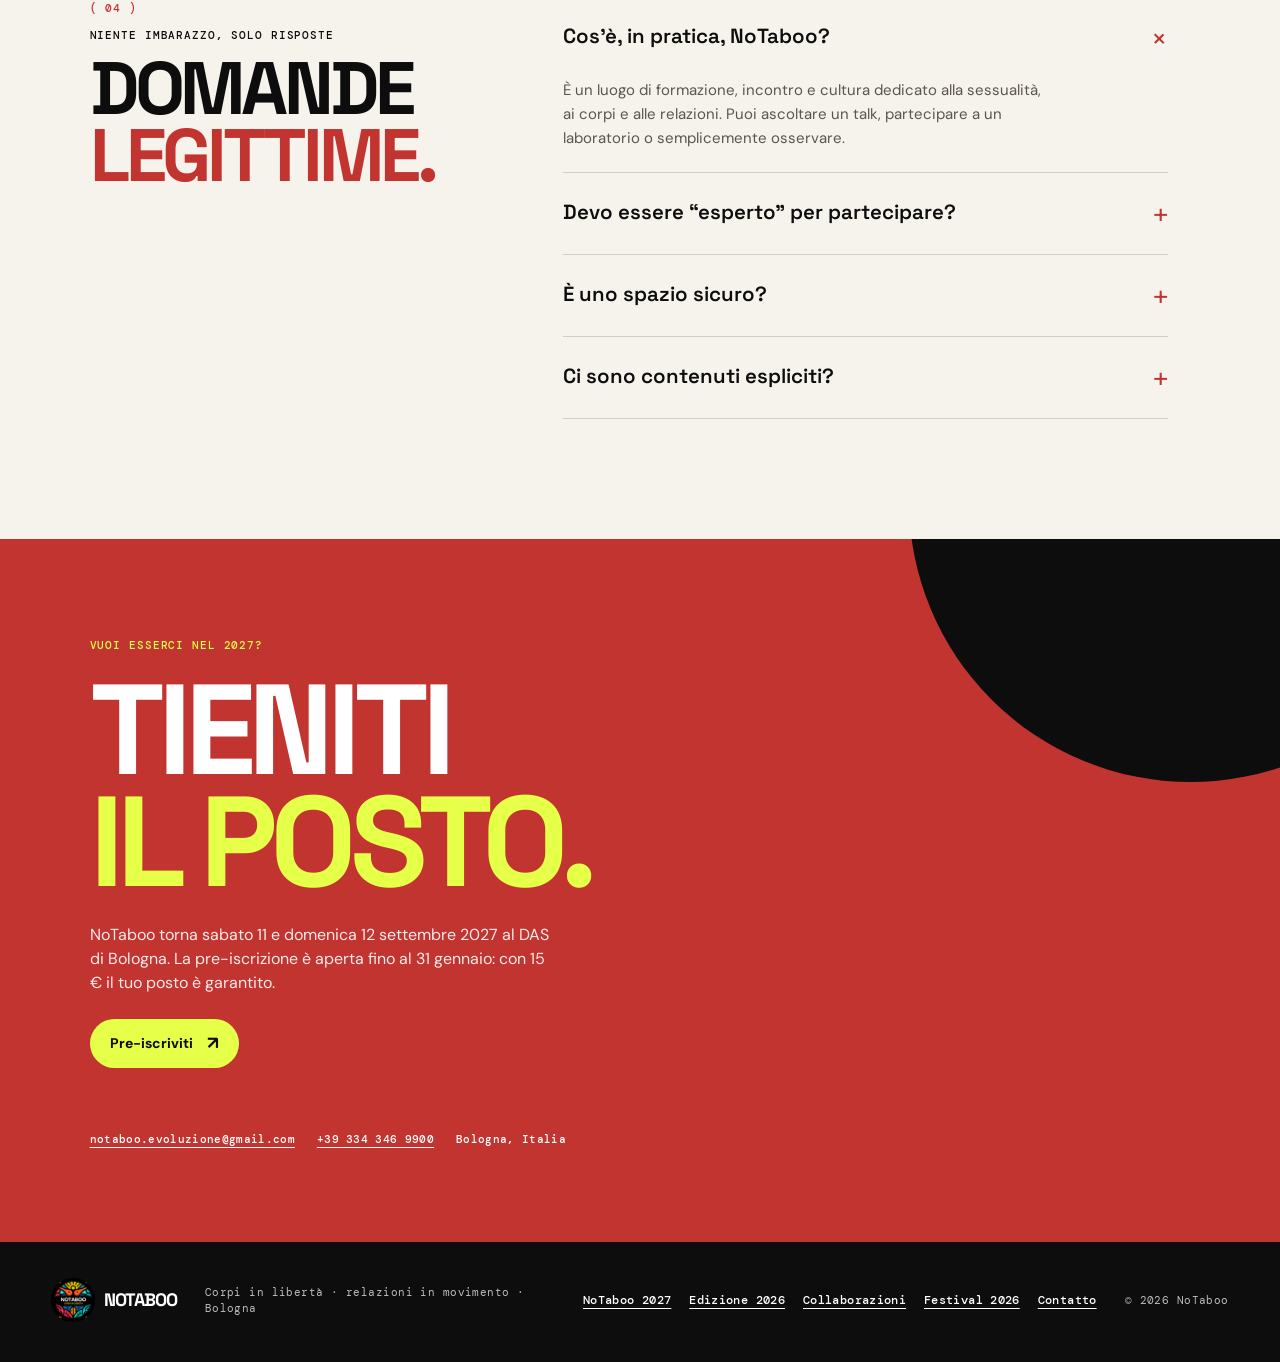
==== commit 60a98daa: "Rende più visibile la pre-iscrizione 2027 e forza l'aggiornamento della cache - Home: l'etichetta po" ====
--- a/index.html
+++ b/index.html
@@ -29,10 +29,10 @@
     <link rel="preconnect" href="https://fonts.googleapis.com" />
     <link rel="preconnect" href="https://fonts.gstatic.com" crossorigin />
     <link href="https://fonts.googleapis.com/css2?family=DM+Mono:wght@400;500&family=DM+Sans:opsz,wght@9..40,400;9..40,500;9..40,700&family=Space+Grotesk:wght@400;500;600;700&display=swap" rel="stylesheet" />
-    <link rel="stylesheet" href="styles.css" />
-    <link rel="stylesheet" href="project.css" />
-    <link rel="stylesheet" href="home-editions.css?v=20261019" />
-    <link rel="stylesheet" href="navigation.css" />
+    <link rel="stylesheet" href="styles.css?v=20261019b" />
+    <link rel="stylesheet" href="project.css?v=20261019b" />
+    <link rel="stylesheet" href="home-editions.css?v=20261019b" />
+    <link rel="stylesheet" href="navigation.css?v=20261019b" />
   </head>
   <body>
     <a class="skip-link" href="#manifesto">Vai al contenuto</a>
@@ -48,19 +48,24 @@
         <a href="collaborazioni.html">Collaborazioni</a>
         <a href="#domande">FAQ</a>
       </nav>
-      <a class="nav-cta" href="edizione-2027.html">Partecipa <span>↗</span></a>
+      <a class="nav-cta nav-cta--hot" href="edizione-2027.html">Pre-iscriviti <span aria-hidden="true">↗</span></a>
       <button class="menu-button" type="button" aria-expanded="false" aria-controls="mobile-menu" aria-label="Apri menu"><i></i><i></i></button>
     </header>
 
     <nav id="mobile-menu" class="mobile-menu" aria-label="Menu mobile">
-      <a href="#manifesto">Manifesto</a><a href="#progetto">Il progetto</a><a href="#edizioni">Edizioni</a><a href="collaborazioni.html">Collaborazioni</a><a href="#domande">FAQ</a><a href="edizione-2027.html">Partecipa ↗</a>
+      <a href="#manifesto">Manifesto</a><a href="#progetto">Il progetto</a><a href="#edizioni">Edizioni</a><a href="collaborazioni.html">Collaborazioni</a><a href="#domande">FAQ</a><a href="edizione-2027.html">Pre-iscriviti 2027 ↗</a>
     </nav>
 
     <main>
       <section class="hero" aria-labelledby="hero-title">
         <div class="hero-art" aria-hidden="true"></div>
+        <a class="hero-2027 reveal" href="edizione-2027.html">
+          <span class="hero-2027__badge"><span class="hero-2027__dot" aria-hidden="true"></span>Pre-iscrizioni aperte</span>
+          <span class="hero-2027__title">NoTaboo 2027</span>
+          <span class="hero-2027__date">Sab 11 – Dom 12 settembre<br />DAS · Bologna</span>
+          <span class="hero-2027__cta">Tieniti il posto <span aria-hidden="true">↗</span></span>
+        </a>
         <div class="hero-copy">
-          <a class="hero-announce reveal" href="edizione-2027.html"><span class="hero-announce__dot" aria-hidden="true"></span>NoTaboo 2027 · 11–12 settembre · <strong>Pre-iscrizioni aperte</strong> <span aria-hidden="true">↗</span></a>
           <p class="eyebrow reveal">Festival · formazione · possibilità</p>
           <h1 id="hero-title" class="reveal"><span class="line">VIETATO</span><span class="line accent">VIETARSI.</span></h1>
           <p class="hero-intro reveal">Uno spazio per guardare in faccia ciò che di solito evitiamo: <strong>corpi, desideri, relazioni, consenso.</strong></p>
@@ -161,6 +166,6 @@
       </div>
       <p>© <span id="year"></span> NoTaboo</p>
     </footer>
-    <script src="app.js"></script>
+    <script src="app.js?v=20261019b"></script>
   </body>
 </html>
--- a/styles.css
+++ b/styles.css
@@ -246,6 +246,24 @@
   background: #fff;
   color: var(--ink);
   border-color: #fff;
+}
+
+/* Pulsante "Pre-iscriviti": pieno, ben visibile sia sull'hero scuro sia
+   sull'header chiaro dopo lo scroll. */
+.site-header .nav-cta.nav-cta--hot {
+  background: var(--acid);
+  border-color: var(--acid);
+  color: var(--ink);
+}
+
+.site-header .nav-cta.nav-cta--hot:hover {
+  background: var(--ink);
+  border-color: var(--ink);
+  color: var(--acid);
+}
+
+.site-header.is-scrolled .nav-cta.nav-cta--hot {
+  border-color: var(--ink);
 }
 
 .menu-button {
--- a/home-editions.css
+++ b/home-editions.css
@@ -31,48 +31,115 @@
   background: #111;
 }
 
-/* NoTaboo 2027: annuncio nell'hero e card "misteriosa" in archivio. */
-.hero-announce {
-  align-items: center;
-  background: rgba(13, 13, 13, .55);
-  border: 1px solid rgba(230, 255, 72, .55);
-  border-radius: var(--radius-pill);
-  color: #fff;
-  display: inline-flex;
-  font: 500 12px var(--mono);
+/* NoTaboo 2027: biglietto in alto a destra nell'hero e card "misteriosa" in archivio. */
+.hero-2027 {
+  background: var(--acid);
+  border-radius: 22px;
+  box-shadow: 9px 9px 0 var(--coral);
+  color: var(--ink);
+  display: flex;
+  flex-direction: column;
   gap: 10px;
-  letter-spacing: .04em;
-  margin-bottom: 26px;
-  padding: 9px 16px;
-  transition: background .25s ease, color .25s ease;
-  -webkit-backdrop-filter: blur(8px);
-  backdrop-filter: blur(8px);
+  padding: 22px 24px 20px;
+  position: absolute;
+  right: 7vw;
+  top: calc(var(--header-h) + 44px);
+  transform: rotate(-3deg);
+  transition: transform .35s var(--ease), box-shadow .35s ease;
+  width: clamp(250px, 22vw, 320px);
+  z-index: 3;
 }
 
-.hero-announce strong {
-  color: var(--acid);
-  font-weight: 500;
+.hero-2027.reveal.is-visible {
+  transform: rotate(-3deg);
 }
 
-.hero-announce:hover {
-  background: var(--acid);
-  color: var(--ink);
+.hero-2027:hover,
+.hero-2027:focus-visible,
+.hero-2027.reveal.is-visible:hover {
+  box-shadow: 13px 13px 0 var(--coral);
+  transform: rotate(0deg) translateY(-4px);
 }
 
-.hero-announce:hover strong {
-  color: var(--ink);
+.hero-2027__badge {
+  align-items: center;
+  display: inline-flex;
+  font: 500 11px var(--mono);
+  gap: 8px;
+  letter-spacing: .1em;
+  text-transform: uppercase;
 }
 
-.hero-announce__dot {
+.hero-2027__dot {
   animation: announce-pulse 1.8s ease-in-out infinite;
-  background: var(--acid);
+  background: var(--coral);
   border-radius: 50%;
-  height: 8px;
-  width: 8px;
+  height: 9px;
+  width: 9px;
 }
 
 @keyframes announce-pulse {
   50% { opacity: .3; transform: scale(.7); }
+}
+
+.hero-2027__title {
+  font: 700 clamp(2rem, 2.8vw, 2.8rem) / .9 var(--space);
+  letter-spacing: -.06em;
+  text-transform: uppercase;
+}
+
+.hero-2027__date {
+  font: 600 15px / 1.35 var(--space);
+  letter-spacing: -.01em;
+}
+
+.hero-2027__cta {
+  align-items: center;
+  align-self: flex-start;
+  background: var(--ink);
+  border-radius: var(--radius-pill);
+  color: var(--acid);
+  display: inline-flex;
+  font-size: 14px;
+  font-weight: 700;
+  gap: 10px;
+  margin-top: 4px;
+  padding: 11px 16px;
+}
+
+@media (max-width: 760px) {
+  .hero {
+    flex-direction: column;
+  }
+
+  .hero-2027 {
+    margin: calc(var(--header-h) + 20px) 16px 0;
+    position: relative;
+    right: auto;
+    top: auto;
+    width: auto;
+  }
+
+  .hero-2027__title {
+    font-size: 2rem;
+  }
+
+  .hero .hero-copy {
+    flex: 1;
+    padding-top: 32px;
+  }
+
+  /* Su mobile il biglietto 2027 prende il posto del timbro, che altrimenti
+     finirebbe sopra ai pulsanti. */
+  .hero .hero-stamp {
+    display: none;
+  }
+}
+
+@media (prefers-reduced-motion: reduce) {
+  .hero-2027__dot {
+    animation: none;
+  }
 }
 
 .image-2027 {
@@ -108,16 +175,3 @@
 .edition-card--2027 .date-chip {
   background: var(--acid);
 }
-
-@media (max-width: 760px) {
-  .hero-announce {
-    font-size: 11px;
-    padding: 8px 12px;
-  }
-}
-
-@media (prefers-reduced-motion: reduce) {
-  .hero-announce__dot {
-    animation: none;
-  }
-}
